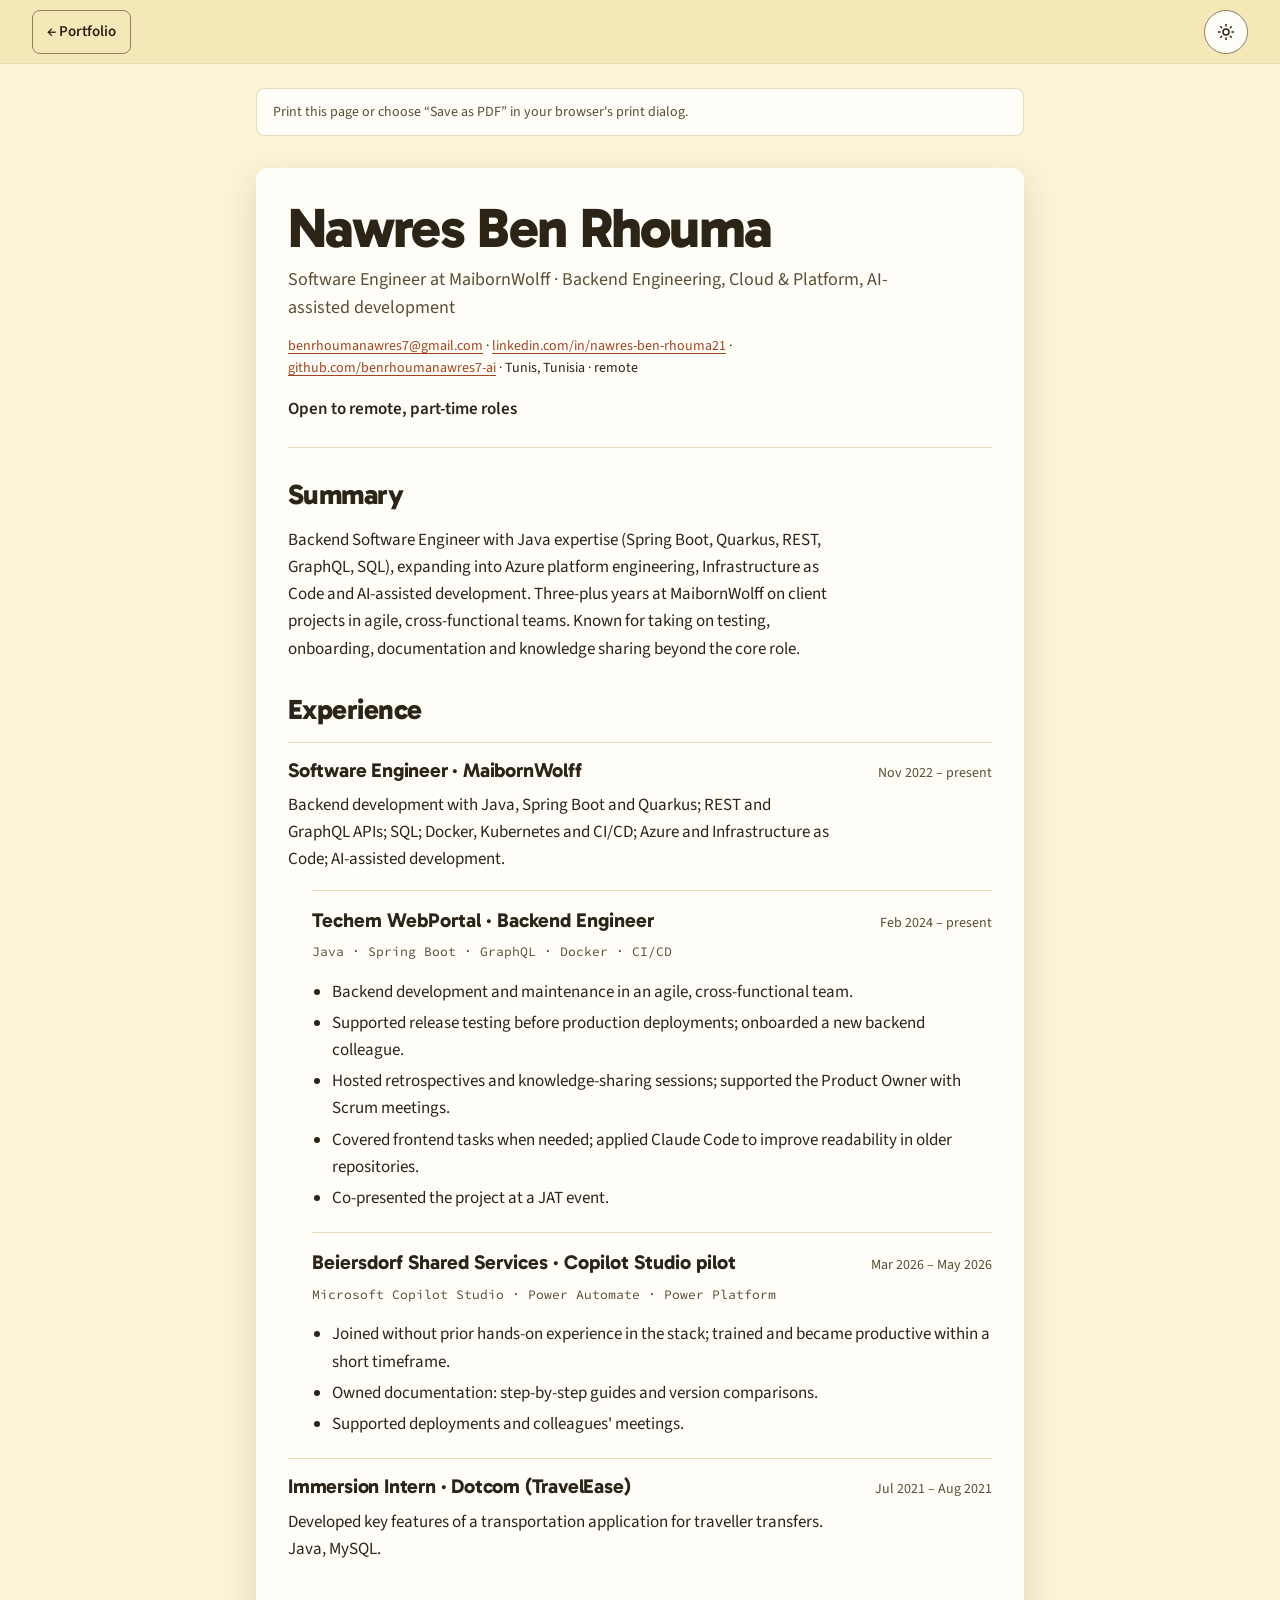
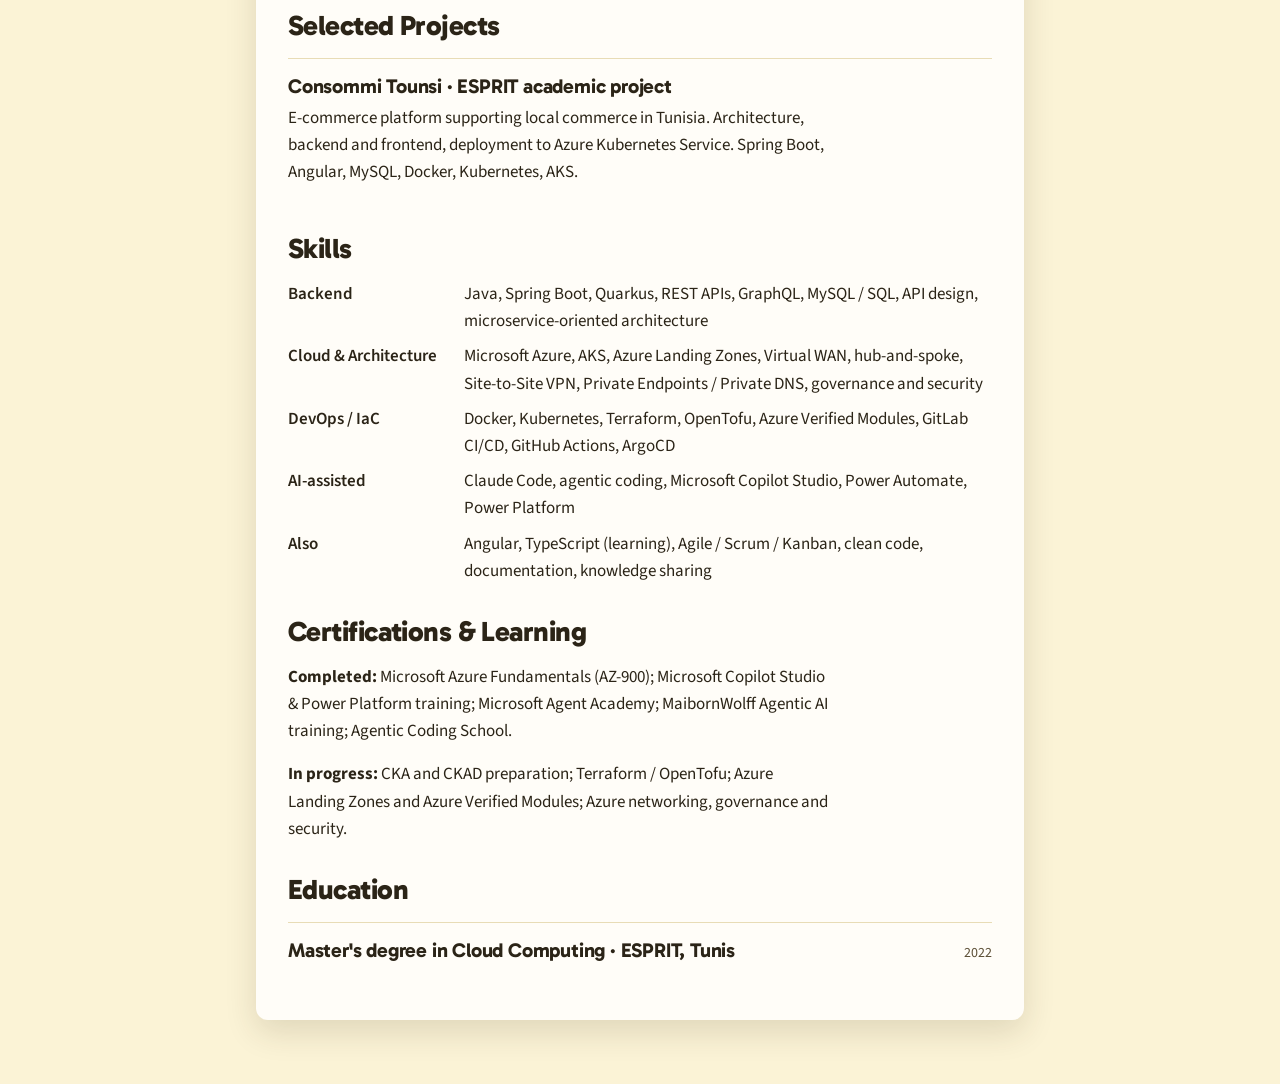
==== cv.html @ b775e3f5 "Redesign review fixes: AA accent, JS-owned tab ARIA, folder tabs, finished dark theme, balanced case" ====
<!DOCTYPE html>
<html lang="en">
<head>
  <meta charset="utf-8">
  <meta name="viewport" content="width=device-width, initial-scale=1, viewport-fit=cover">
  <title>CV · Nawres Ben Rhouma</title>
  <meta name="description" content="CV of Nawres Ben Rhouma, Backend Software Engineer (Java, Spring Boot, Quarkus) expanding into Azure platform engineering and AI-assisted development.">
  <meta name="color-scheme" content="light dark">
  <link rel="icon" href="assets/favicon.svg" type="image/svg+xml">
  <link rel="preconnect" href="https://fonts.googleapis.com">
  <link rel="preconnect" href="https://fonts.gstatic.com" crossorigin>
  <link rel="stylesheet" href="https://fonts.googleapis.com/css2?family=Gabarito:wght@700;800&family=Source+Code+Pro:wght@400&family=Source+Sans+3:wght@400;600;700&display=swap">
  <link rel="stylesheet" href="css/styles.css">
  <link rel="stylesheet" href="css/print.css" media="print">
  <script>
    (function () {
      try {
        var t = localStorage.getItem('theme');
        if (t !== 'dark' && t !== 'light') {
          t = window.matchMedia('(prefers-color-scheme: dark)').matches ? 'dark' : 'light';
        }
        document.documentElement.setAttribute('data-theme', t);
      } catch (e) { /* keep the default attribute */ }
    })();
  </script>
</head>
<body class="cv">
  <header class="site-header site-header--cv">
    <a class="button button--ghost" href="index.html">← Portfolio</a>
    <button class="theme-toggle" type="button" data-theme-toggle hidden aria-pressed="false" aria-label="Dark theme">
      <svg class="theme-toggle__icon theme-toggle__icon--sun" viewBox="0 0 24 24" fill="none" stroke="currentColor" stroke-width="2" stroke-linecap="round" aria-hidden="true"><circle cx="12" cy="12" r="4"/><path d="M12 2v2M12 20v2M4.93 4.93l1.41 1.41M17.66 17.66l1.41 1.41M2 12h2M20 12h2M4.93 19.07l1.41-1.41M17.66 6.34l1.41-1.41"/></svg>
      <svg class="theme-toggle__icon theme-toggle__icon--moon" viewBox="0 0 24 24" fill="none" stroke="currentColor" stroke-width="2" stroke-linecap="round" stroke-linejoin="round" aria-hidden="true"><path d="M21 12.8A9 9 0 1 1 11.2 3a7 7 0 0 0 9.8 9.8z"/></svg>
    </button>
  </header>

  <p class="print-hint">Print this page or choose “Save as PDF” in your browser's print dialog.</p>

  <main class="cv__main">
    <header class="cv__header">
      <h1>Nawres Ben Rhouma</h1>
      <p class="cv__title">Software Engineer at MaibornWolff · Backend Engineering, Cloud &amp; Platform, AI-assisted development</p>
      <p class="cv__contact">
        <a href="mailto:benrhoumanawres7@gmail.com">benrhoumanawres7@gmail.com</a> ·
        <a href="https://www.linkedin.com/in/nawres-ben-rhouma21/">linkedin.com/in/nawres-ben-rhouma21</a> ·
        <a href="https://github.com/benrhoumanawres7-ai">github.com/benrhoumanawres7-ai</a> ·
        Tunis, Tunisia · remote
      </p>
      <p class="cv__availability">Open to remote, part-time roles</p>
    </header>

    <section class="cv-section" aria-labelledby="cv-summary">
      <h2 id="cv-summary">Summary</h2>
      <p>Backend Software Engineer with Java expertise (Spring Boot, Quarkus, REST, GraphQL, SQL), expanding into Azure platform engineering, Infrastructure as Code and AI-assisted development. Three-plus years at MaibornWolff on client projects in agile, cross-functional teams. Known for taking on testing, onboarding, documentation and knowledge sharing beyond the core role.</p>
    </section>

    <section class="cv-section" aria-labelledby="cv-experience">
      <h2 id="cv-experience">Experience</h2>

      <article class="cv-entry">
        <header class="cv-entry__head">
          <h3>Software Engineer&nbsp;· MaibornWolff</h3>
          <span class="cv-entry__dates">Nov 2022 – present</span>
        </header>
        <p>Backend development with Java, Spring Boot and Quarkus; REST and GraphQL APIs; SQL; Docker, Kubernetes and CI/CD; Azure and Infrastructure as Code; AI-assisted development.</p>
      </article>

      <article class="cv-entry cv-entry--nested">
        <header class="cv-entry__head">
          <h4>Techem WebPortal&nbsp;· Backend Engineer</h4>
          <span class="cv-entry__dates">Feb 2024 – present</span>
        </header>
        <p class="cv-entry__tech">Java · Spring Boot · GraphQL · Docker · CI/CD</p>
        <ul>
          <li>Backend development and maintenance in an agile, cross-functional team.</li>
          <li>Supported release testing before production deployments; onboarded a new backend colleague.</li>
          <li>Hosted retrospectives and knowledge-sharing sessions; supported the Product Owner with Scrum meetings.</li>
          <li>Covered frontend tasks when needed; applied Claude Code to improve readability in older repositories.</li>
          <li>Co-presented the project at a JAT event.</li>
        </ul>
      </article>

      <article class="cv-entry cv-entry--nested">
        <header class="cv-entry__head">
          <h4>Beiersdorf Shared Services&nbsp;· Copilot Studio pilot</h4>
          <span class="cv-entry__dates">Mar 2026 – May 2026</span>
        </header>
        <p class="cv-entry__tech">Microsoft Copilot Studio · Power Automate · Power Platform</p>
        <ul>
          <li>Joined without prior hands-on experience in the stack; trained and became productive within a short timeframe.</li>
          <li>Owned documentation: step-by-step guides and version comparisons.</li>
          <li>Supported deployments and colleagues' meetings.</li>
        </ul>
      </article>

      <article class="cv-entry">
        <header class="cv-entry__head">
          <h3>Immersion Intern&nbsp;· Dotcom (TravelEase)</h3>
          <span class="cv-entry__dates">Jul 2021 – Aug 2021</span>
        </header>
        <p>Developed key features of a transportation application for traveller transfers. Java, MySQL.</p>
      </article>
    </section>

    <section class="cv-section" aria-labelledby="cv-projects">
      <h2 id="cv-projects">Selected Projects</h2>
      <article class="cv-entry">
        <header class="cv-entry__head">
          <h3>Consommi Tounsi&nbsp;· ESPRIT academic project</h3>
        </header>
        <p>E-commerce platform supporting local commerce in Tunisia. Architecture, backend and frontend, deployment to Azure Kubernetes Service. Spring Boot, Angular, MySQL, Docker, Kubernetes, AKS.</p>
      </article>
    </section>

    <section class="cv-section" aria-labelledby="cv-skills">
      <h2 id="cv-skills">Skills</h2>
      <dl class="cv-skills">
        <dt>Backend</dt><dd>Java, Spring Boot, Quarkus, REST APIs, GraphQL, MySQL / SQL, API design, microservice-oriented architecture</dd>
        <dt>Cloud &amp; Architecture</dt><dd>Microsoft Azure, AKS, Azure Landing Zones, Virtual WAN, hub-and-spoke, Site-to-Site VPN, Private Endpoints / Private DNS, governance and security</dd>
        <dt>DevOps / IaC</dt><dd>Docker, Kubernetes, Terraform, OpenTofu, Azure Verified Modules, GitLab CI/CD, GitHub Actions, ArgoCD</dd>
        <dt>AI-assisted</dt><dd>Claude Code, agentic coding, Microsoft Copilot Studio, Power Automate, Power Platform</dd>
        <dt>Also</dt><dd>Angular, TypeScript (learning), Agile / Scrum / Kanban, clean code, documentation, knowledge sharing</dd>
      </dl>
    </section>

    <section class="cv-section" aria-labelledby="cv-learning">
      <h2 id="cv-learning">Certifications &amp; Learning</h2>
      <p><strong>Completed:</strong> Microsoft Azure Fundamentals (AZ-900); Microsoft Copilot Studio &amp; Power Platform training; Microsoft Agent Academy; MaibornWolff Agentic AI training; Agentic Coding School.</p>
      <p><strong>In progress:</strong> CKA and CKAD preparation; Terraform / OpenTofu; Azure Landing Zones and Azure Verified Modules; Azure networking, governance and security.</p>
    </section>

    <section class="cv-section" aria-labelledby="cv-education">
      <h2 id="cv-education">Education</h2>
      <article class="cv-entry">
        <header class="cv-entry__head">
          <h3>Master's degree in Cloud Computing&nbsp;· ESPRIT, Tunis</h3>
          <span class="cv-entry__dates">2022</span>
        </header>
      </article>
    </section>
  </main>

  <script src="js/theme.js" defer></script>
</body>
</html>
---- css/styles.css ----
/* Nawres Ben Rhouma — portfolio. World: butter page, white sheets, one
   terracotta accent, Gabarito display. Composition inspired by a tinted-page /
   featured-sheet reference; identity is its own. See
   .impeccable/surfaces/index-html.md for the direction contract. */

/* 1. Tokens */
:root {
  --bg: #fbf3d6;
  --band: #f4e7b8;
  --sheet: #fffdf8;
  --bg-elevated: #f6efd8;
  --text: #2b2417;
  --text-muted: #5b4e35;
  --accent: #a4441f;
  --action: #c4532b;
  --action-hover: #8f3a1a;
  --accent-contrast: #ffffff;
  --accent-soft: #f7e3d5;
  --border: #e8dcb6;
  --border-strong: #8f8058; /* 3.5:1 on the butter ground: control outlines only */
  --focus: #b8471f;

  --font-display: "Gabarito", "Source Sans 3", "Segoe UI", "Helvetica Neue", Arial, sans-serif;
  --font-body: "Source Sans 3", "Segoe UI", "Helvetica Neue", Arial, sans-serif;
  --font-heading: "Gabarito", "Source Sans 3", "Segoe UI", "Helvetica Neue", Arial, sans-serif;
  --font-code: "Source Code Pro", ui-monospace, "SF Mono", Menlo, Consolas, monospace;

  --text-h1: clamp(2.5rem, 1.9rem + 2.4vw, 3.5rem);
  --text-h2: 1.75rem;
  --text-h3: 1.25rem;
  --text-body: 1.0625rem;
  --text-small: 0.875rem;
  --text-label: 0.75rem;

  --space-1: 0.25rem;
  --space-2: 0.5rem;
  --space-3: 0.75rem;
  --space-4: 1rem;
  --space-5: 1.5rem;
  --space-6: 2rem;
  --space-7: 3rem;
  --space-8: 4rem;

  --radius: 8px;
  --radius-sm: 6px;
  --radius-lg: 12px;
  --shadow: 0 12px 32px rgba(56, 42, 12, 0.14);
  --content-max: 76rem;
  --measure: 68ch;
  --header-height: 4rem;
  --motion-fast: 150ms;
  --motion-base: 220ms;
  --ease-out: cubic-bezier(0.2, 0.8, 0.2, 1);

  color-scheme: light;
}

[data-theme="dark"] {
  --bg: #1b170f;
  --band: #221c12;
  --sheet: #332c1e;
  --bg-elevated: #3f3727;
  --text: #f2e9d3;
  --text-muted: #cbbd9c;
  --accent: #eb8d63;
  --action: #d9703f;
  --action-hover: #eb8d63;
  --accent-contrast: #1b170f;
  --accent-soft: #4a3120;
  --border: #4a4130;
  --border-strong: #8f8160;
  --focus: #eb8d63;
  --shadow: 0 0 0 1px var(--border); /* dark: a hairline stands in for the shadow */
  color-scheme: dark;
}

@media (prefers-color-scheme: dark) {
  :root:not([data-theme="light"]) {
    --bg: #1b170f;
    --band: #221c12;
    --sheet: #332c1e;
    --bg-elevated: #3f3727;
    --text: #f2e9d3;
    --text-muted: #cbbd9c;
    --accent: #eb8d63;
    --action: #d9703f;
    --action-hover: #eb8d63;
    --accent-contrast: #1b170f;
    --accent-soft: #4a3120;
    --border: #4a4130;
    --border-strong: #8f8160;
    --focus: #eb8d63;
    --shadow: 0 0 0 1px var(--border); /* dark: a hairline stands in for the shadow */
    color-scheme: dark;
  }
}

/* 2. Base */
*, *::before, *::after { box-sizing: border-box; }

html {
  scroll-behavior: smooth;
  scroll-padding-top: calc(var(--header-height) + var(--space-4));
  -webkit-text-size-adjust: 100%;
  scrollbar-color: var(--border-strong) transparent;
}

body {
  margin: 0;
  background: var(--bg);
  color: var(--text);
  font-family: var(--font-body);
  font-size: var(--text-body);
  line-height: 1.6;
  font-variant-numeric: tabular-nums;
  -webkit-font-smoothing: antialiased;
}

img { max-width: 100%; height: auto; display: block; }

h1, h2, h3 {
  font-family: var(--font-heading);
  line-height: 1.1;
  margin: 0;
  text-wrap: balance;
}
h4 { font-family: var(--font-body); line-height: 1.3; margin: 0; }
h1 { font-size: var(--text-h1); font-weight: 800; letter-spacing: -0.03em; line-height: 1.02; }
h2 { font-size: var(--text-h2); font-weight: 800; letter-spacing: -0.02em; }
h3 { font-size: var(--text-h3); font-weight: 700; letter-spacing: -0.01em; }
h4 { font-size: var(--text-body); font-weight: 700; }

p { margin: 0 0 var(--space-4); max-width: var(--measure); }
p:last-child { margin-bottom: 0; }

a {
  color: var(--accent);
  text-decoration: underline;
  text-decoration-thickness: 1px;
  text-underline-offset: 0.18em;
  transition: color var(--motion-fast) var(--ease-out);
}
a:hover { text-decoration-thickness: 2px; }

::selection { background: var(--accent-soft); color: var(--text); }

:focus-visible {
  outline: 2px solid var(--focus);
  outline-offset: 3px;
  border-radius: var(--radius-sm);
}
main:focus { outline: none; }

.visually-hidden {
  position: absolute;
  width: 1px;
  height: 1px;
  overflow: hidden;
  clip: rect(0 0 0 0);
  white-space: nowrap;
}

code { font-family: var(--font-code); font-size: 0.9em; }

.skip-link {
  position: absolute;
  left: var(--space-4);
  top: -100%;
  z-index: 100;
  padding: var(--space-2) var(--space-3);
  background: var(--sheet);
  color: var(--accent);
  border: 1px solid var(--border-strong);
  border-radius: var(--radius);
}
.skip-link:focus { top: var(--space-3); }

.field__label,
.contact__label,
.timeline__dates {
  font-size: var(--text-label);
  font-weight: 600;
  letter-spacing: 0.06em;
  text-transform: uppercase;
  color: var(--text-muted);
}

/* 3. Header + nav (on the band) */
.site-header {
  position: sticky;
  top: 0;
  z-index: 10;
  display: flex;
  align-items: center;
  gap: var(--space-5);
  min-height: var(--header-height);
  padding: 0 var(--space-6);
  background: var(--band);
  border-bottom: 1px solid var(--border);
}

.site-header__brand {
  font-family: var(--font-display);
  font-size: 1.125rem;
  font-weight: 700;
  color: var(--text);
  text-decoration: none;
  white-space: nowrap;
}
.site-header__brand:hover { color: var(--accent); }

.site-nav { flex: 1; min-width: 0; position: relative; }

.site-nav__list {
  list-style: none;
  display: flex;
  gap: var(--space-5);
  margin: 0;
  padding: 0;
  overflow-x: auto;
  scrollbar-width: none;
}
.site-nav__list::-webkit-scrollbar { display: none; }

.site-nav__link {
  display: inline-block;
  padding: calc((var(--header-height) - 1.5rem) / 2) 0;
  color: var(--text-muted);
  font-size: 0.9375rem;
  font-weight: 600;
  text-decoration: none;
  white-space: nowrap;
  border-bottom: 2px solid transparent;
  margin-bottom: -1px;
}
.site-nav__link:hover { color: var(--text); }
.site-nav__link[aria-current="true"] { color: var(--text); border-bottom-color: var(--accent); }

.site-nav__indicator {
  position: absolute;
  left: 0;
  bottom: -1px;
  height: 2px;
  width: 100px;
  background: var(--accent);
  transform: scaleX(0);
  transform-origin: 0 0;
  transition: transform var(--motion-base) var(--ease-out);
  pointer-events: none;
}
.site-nav--has-indicator .site-nav__link[aria-current="true"] { border-bottom-color: transparent; }

.site-header__actions {
  display: flex;
  align-items: center;
  gap: var(--space-3);
  margin-left: auto;
}

.theme-toggle {
  display: inline-flex;
  align-items: center;
  justify-content: center;
  width: 2.75rem;
  height: 2.75rem;
  padding: 0;
  background: var(--sheet);
  color: var(--text);
  border: 1px solid var(--border-strong);
  border-radius: 999px;
  cursor: pointer;
  transition: border-color var(--motion-fast) var(--ease-out), color var(--motion-fast) var(--ease-out);
}
.theme-toggle:hover { border-color: var(--accent); color: var(--accent); }
.theme-toggle[hidden] { display: none; }
.theme-toggle svg { width: 1.125rem; height: 1.125rem; }
.theme-toggle__icon--moon { display: none; }
[data-theme="dark"] .theme-toggle__icon--sun { display: none; }
[data-theme="dark"] .theme-toggle__icon--moon { display: block; }

/* 4. Buttons and links */
.button {
  display: inline-flex;
  align-items: center;
  justify-content: center;
  gap: var(--space-2);
  min-height: 2.75rem;
  padding: 0.5rem 1.125rem;
  font-family: var(--font-body);
  font-size: 0.9375rem;
  font-weight: 600;
  line-height: 1.2;
  text-decoration: none;
  border-radius: var(--radius);
  border: 1px solid transparent;
  transition: background-color var(--motion-fast) var(--ease-out), border-color var(--motion-fast) var(--ease-out), color var(--motion-fast) var(--ease-out);
}
.button--primary { background: var(--action); color: var(--accent-contrast); border-color: var(--action); }
.button--primary:hover { background: var(--action-hover); border-color: var(--action-hover); }
.button--secondary { background: var(--text); color: var(--bg); border-color: var(--text); }
.button--secondary:hover { background: var(--text-muted); border-color: var(--text-muted); }
.button__icon { display: none; }
.button--ghost { background: transparent; color: var(--text); border-color: var(--border-strong); padding: 0.375rem 0.875rem; }
.button--ghost:hover { border-color: var(--accent); color: var(--accent); }

.iconlink {
  display: inline-flex;
  align-items: center;
  gap: var(--space-2);
  min-height: 2.75rem;
  padding: 0 var(--space-2);
  color: var(--text);
  font-weight: 600;
  text-decoration: none;
}
.iconlink:hover { color: var(--accent); }

/* 5. Sheets */
.sheet {
  background: var(--sheet);
  border-radius: var(--radius-lg);
  box-shadow: var(--shadow);
}
.sheet--pad { padding: var(--space-6); }

/* 6. Hero band */
.band { background: var(--band); }
.hero { padding: var(--space-7) var(--space-6) var(--space-8); }
.hero__inner {
  max-width: var(--content-max);
  margin-inline: auto;
  display: grid;
  grid-template-columns: repeat(12, minmax(0, 1fr));
  gap: var(--space-7);
  align-items: start;
}
.hero__text { grid-column: 1 / span 5; padding-top: var(--space-5); }
.rule {
  display: block;
  width: 4rem;
  height: 4px;
  margin: var(--space-4) 0 var(--space-5);
  background: var(--accent);
  border-radius: 2px;
}
.hero__statement {
  font-size: 1.25rem;
  line-height: 1.45;
  max-width: 30em;
  margin-bottom: var(--space-5);
}
.hero__availability {
  display: flex;
  flex-wrap: wrap;
  align-items: baseline;
  gap: var(--space-1) var(--space-3);
  margin-bottom: var(--space-5);
  font-weight: 600;
}
.hero__actions {
  display: flex;
  flex-wrap: wrap;
  align-items: center;
  gap: var(--space-2) var(--space-4);
  margin-bottom: var(--space-6);
}
.hero__photo {
  width: 10rem;
  height: 10rem;
  object-fit: cover;
  border-radius: var(--radius-lg);
  box-shadow: var(--shadow);
}
.work { grid-column: 6 / span 7; background: none; box-shadow: none; border-radius: 0; }

/* 7. Folder tabs: the structural signature. The tab row sits on the band and
   the selected tab fuses into the sheet below it, like a file folder. Without
   JavaScript the row is hidden and the panels stack as separate sheets. */
.tabs__list {
  display: none;
  align-items: flex-end;
  gap: var(--space-1);
  padding: 0 var(--space-4);
  overflow-x: auto;
  scrollbar-width: none;
}
.tabs__list--enhanced { display: flex; }
.tabs__list::-webkit-scrollbar { display: none; }
.tab {
  flex: none;
  padding: 0.75rem 1.125rem;
  background: rgba(43, 36, 23, 0.08);
  border: 0;
  border-radius: 10px 10px 0 0;
  font-family: var(--font-body);
  font-size: 0.9375rem;
  font-weight: 600;
  color: var(--text-muted);
  cursor: pointer;
  white-space: nowrap;
  transition: color var(--motion-fast) var(--ease-out), background-color var(--motion-fast) var(--ease-out);
}
.tab:hover { color: var(--text); background: rgba(43, 36, 23, 0.14); }
.tab[aria-selected="true"] {
  color: var(--accent);
  background: var(--sheet);
  padding-top: 0.95rem;
  box-shadow: 0 -8px 20px rgba(56, 42, 12, 0.08);
}
[data-theme="dark"] .tab { background: rgba(242, 233, 211, 0.08); }
[data-theme="dark"] .tab:hover { background: rgba(242, 233, 211, 0.14); }
[data-theme="dark"] .tab[aria-selected="true"] { background: var(--sheet); box-shadow: 0 0 0 1px var(--border); }

.panel {
  padding: var(--space-6);
  background: var(--sheet);
  border-radius: 0 var(--radius-lg) var(--radius-lg) var(--radius-lg);
  box-shadow: var(--shadow);
}
.panel + .panel { margin-top: var(--space-4); border-radius: var(--radius-lg); }
.panel[hidden] { display: none; }
.panel__stack { margin: var(--space-4) 0 0; }
.panel__title {
  font-size: clamp(2.25rem, 1.6rem + 2.6vw, 3.5rem);
  font-weight: 800;
  letter-spacing: -0.02em;
  margin-bottom: var(--space-2);
}
.panel__subtitle { font-size: 1.125rem; font-weight: 600; margin-bottom: var(--space-1); }
.panel__meta { font-size: var(--text-small); color: var(--text-muted); margin-bottom: var(--space-4); }
.panel__body { margin-bottom: var(--space-5); }
.panel__label {
  padding-bottom: var(--space-2);
  margin-bottom: var(--space-4);
  border-bottom: 1px solid var(--border);
}
.panel__grid {
  display: grid;
  grid-template-columns: repeat(3, minmax(0, 1fr));
  gap: var(--space-5);
}
.col + .col { border-left: 1px solid var(--border); padding-left: var(--space-5); }
.col__title { font-family: var(--font-display); font-size: 1.125rem; font-weight: 700; margin-bottom: var(--space-1); }
.col__note { font-size: var(--text-small); color: var(--text-muted); margin-bottom: var(--space-3); }
.panel__facts {
  list-style: none;
  display: grid;
  grid-template-columns: repeat(3, minmax(0, 1fr));
  gap: var(--space-4);
  margin: var(--space-5) 0 0;
  padding: var(--space-4) 0 0;
  border-top: 1px solid var(--border);
  font-weight: 600;
  font-size: 0.9375rem;
  text-wrap: balance;
}
.panel__facts li + li { border-left: 1px solid var(--border); padding-left: var(--space-4); }

/* 8. Sections on the page ground */
.section {
  max-width: var(--content-max);
  margin-inline: auto;
  padding: var(--space-8) var(--space-6) 0;
}
.section:last-of-type { padding-bottom: var(--space-8); }
.section > h2 {
  display: flex;
  align-items: baseline;
  gap: var(--space-2);
  margin-bottom: var(--space-5);
}
.heading-anchor {
  font-family: var(--font-body);
  font-weight: 400;
  color: var(--text-muted);
  text-decoration: none;
  opacity: 0;
  transition: opacity var(--motion-fast) var(--ease-out);
}
.section > h2:hover .heading-anchor,
.heading-anchor:focus-visible { opacity: 1; }
.heading-anchor:hover { color: var(--accent); }

/* Field rows (About, Contact) */
.fields {
  display: grid;
  grid-template-columns: 8rem minmax(0, 1fr);
  column-gap: var(--space-4);
  margin: 0 0 var(--space-5);
  border-top: 1px solid var(--border);
}
.fields dt, .fields dd { margin: 0; padding: var(--space-3) 0; border-bottom: 1px solid var(--border); }
.fields dt {
  font-size: var(--text-label);
  font-weight: 600;
  letter-spacing: 0.06em;
  text-transform: uppercase;
  color: var(--text-muted);
  padding-top: calc(var(--space-3) + 0.2em);
}
.fields dd { font-weight: 600; }
.fields dd:last-of-type { font-weight: 400; }
.about__grid { display: grid; grid-template-columns: 18rem minmax(0, 1fr); gap: var(--space-6); }
.about__grid .fields { grid-template-columns: 1fr; margin: 0; }
.about__grid .fields dt { padding-bottom: 0; border-bottom: 0; }
.about__grid .fields dd { padding-top: var(--space-1); }
.about__text p { max-width: 62ch; }
.sheet--narrow { max-width: 48rem; }
.education { max-width: 62ch; }

/* Status tokens */
.status {
  display: inline-block;
  vertical-align: 0.15em;
  margin-left: var(--space-2);
  padding: 0.05rem 0.5rem;
  font-family: var(--font-code);
  font-size: 0.6875rem;
  font-weight: 500;
  letter-spacing: 0.02em;
  line-height: 1.5;
  border: 1px solid var(--border-strong);
  border-radius: 999px;
  color: var(--text-muted);
  white-space: nowrap;
}
.status--core { color: var(--accent); border-color: var(--accent); }
.status--growing { color: var(--text); }
.status--done { color: var(--text-muted); }

/* Skills table on a sheet */
.skill-group {
  display: grid;
  grid-template-columns: 19rem minmax(0, 1fr);
  gap: var(--space-2) var(--space-5);
  padding: var(--space-4) 0;
  border-bottom: 1px solid var(--border);
}
.skill-group:first-child { padding-top: 0; }
.skill-group:last-child { border-bottom: 0; }
.skill-group--primary .tags li { font-weight: 500; color: var(--text); }
.skill-group > h3 { font-size: 1.125rem; align-self: start; }
.skill-group .tags { display: block; line-height: 1.7; }
.skill-group .tags li {
  display: inline;
  padding: 0;
  background: none;
  border: 0;
  border-radius: 0;
  font-family: var(--font-body);
  font-size: 1rem;
  white-space: normal;
}
.skill-group .tags li::after { content: ", "; color: var(--text-muted); }
.skill-group .tags li:last-child::after { content: ""; }
.skills__secondary { margin-top: var(--space-5); color: var(--text-muted); }
.skills__secondary strong { color: var(--text); }

.tags {
  list-style: none;
  display: flex;
  flex-wrap: wrap;
  gap: var(--space-2);
  margin: 0;
  padding: 0;
}
.tags li {
  padding: 0.125rem 0.5rem;
  background: var(--bg-elevated);
  border: 1px solid var(--border);
  border-radius: var(--radius-sm);
  font-family: var(--font-code);
  font-size: 0.8125rem;
  color: var(--text);
  white-space: nowrap;
}
.tags--small li { font-size: 0.75rem; }

/* Experience timeline on the ground */
.timeline { list-style: none; margin: 0; padding: 0; }
.timeline__item {
  display: grid;
  grid-template-columns: 10rem minmax(0, 1fr);
  gap: var(--space-5);
  padding: var(--space-5) 0;
  border-top: 1px solid var(--border);
}
.timeline__item:first-child { border-top: 0; padding-top: 0; }
.timeline__dates { padding-top: 0.35rem; white-space: nowrap; }
.timeline__body > h3 { margin-bottom: var(--space-2); }
.engagement { margin-top: var(--space-5); padding-left: var(--space-4); border-left: 1px solid var(--border); }
.engagement > h4 {
  display: flex;
  flex-wrap: wrap;
  align-items: baseline;
  gap: var(--space-2) var(--space-3);
  margin-bottom: var(--space-2);
  font-family: var(--font-display);
  font-size: 1.125rem;
}
.engagement__dates { font-family: var(--font-body); font-size: var(--text-small); font-weight: 400; color: var(--text-muted); }
.engagement .tags { margin-bottom: var(--space-3); }

.bullets { margin: 0; padding-left: 1.25rem; max-width: var(--measure); }
.bullets li { margin: 0 0 var(--space-2); }
.bullets li::marker { color: var(--accent); }

/* Project notes: native expandable sheets */
.notes { display: grid; gap: var(--space-3); }
.note {
  background: var(--sheet);
  border-radius: var(--radius-lg);
  box-shadow: var(--shadow);
}
.note > summary {
  display: flex;
  flex-wrap: wrap;
  align-items: baseline;
  gap: var(--space-1) var(--space-4);
  padding: var(--space-4) var(--space-6);
  padding-right: 3.25rem;
  cursor: pointer;
  list-style: none;
  position: relative;
}
.note > summary::-webkit-details-marker { display: none; }
.note > summary::after {
  content: "";
  position: absolute;
  right: var(--space-6);
  top: 50%;
  width: 0.6rem;
  height: 0.6rem;
  border-right: 2px solid var(--text-muted);
  border-bottom: 2px solid var(--text-muted);
  transform: translateY(-70%) rotate(45deg);
  transition: transform var(--motion-fast) var(--ease-out);
}
.note[open] > summary::after { transform: translateY(-30%) rotate(-135deg); }
.note__title { font-family: var(--font-display); font-size: 1.125rem; font-weight: 700; }
.note__meta { font-size: var(--text-small); color: var(--text-muted); }
.note__body { padding: 0 var(--space-6) var(--space-5); }
.note__body .bullets { margin: var(--space-3) 0; }

/* Learning: two columns on the page ground, no sheet */
.learning { display: grid; grid-template-columns: repeat(2, minmax(0, 1fr)); gap: var(--space-6); }
.learning__column { border-top: 2px solid var(--text); padding-top: var(--space-4); }
.learning__column > h3 { margin-bottom: var(--space-3); font-size: 1.125rem; }

/* Contact sheet */
.contact__lead { font-size: 1.25rem; font-weight: 600; margin-bottom: var(--space-4); }
.contact__actions { display: flex; flex-wrap: wrap; gap: var(--space-3); margin-bottom: var(--space-5); }
.contact__list { list-style: none; margin: 0; padding: 0; max-width: 40rem; }
.contact__list li {
  display: grid;
  grid-template-columns: 7rem minmax(0, 1fr);
  gap: var(--space-4);
  align-items: baseline;
  padding: var(--space-3) 0;
  border-top: 1px solid var(--border);
}
.contact__list a { overflow-wrap: anywhere; }

.site-footer {
  max-width: var(--content-max);
  margin-inline: auto;
  padding: var(--space-6);
  border-top: 1px solid var(--border);
  color: var(--text-muted);
  font-size: var(--text-small);
}

/* 9. CV page on screen */
.site-header--cv { justify-content: space-between; }
.site-header--cv .theme-toggle { margin-left: auto; }
.print-hint {
  max-width: 48rem;
  margin: var(--space-5) var(--space-5) 0;
  padding: var(--space-3) var(--space-4);
  font-size: var(--text-small);
  color: var(--text-muted);
  background: var(--sheet);
  border: 1px solid var(--border);
  border-radius: var(--radius);
}
.cv__main {
  max-width: 48rem;
  margin: var(--space-6) auto var(--space-8);
  padding: var(--space-6);
  background: var(--sheet);
  border-radius: var(--radius-lg);
  box-shadow: var(--shadow);
}
.cv__header { padding-bottom: var(--space-5); border-bottom: 1px solid var(--border); }
.cv__title { margin: var(--space-2) 0 var(--space-3); font-size: 1.125rem; color: var(--text-muted); }
.cv__contact { font-size: var(--text-small); }
.cv__availability { font-weight: 600; }
.cv-section { padding-top: var(--space-6); }
.cv-section > h2 { margin-bottom: var(--space-4); }
.cv-entry { padding: var(--space-4) 0; border-top: 1px solid var(--border); }
.cv-entry--nested { margin-left: var(--space-5); }
.cv-entry--nested h4 { font-family: var(--font-display); font-size: var(--text-h3); font-weight: 700; }
.cv-entry__head {
  display: flex;
  flex-wrap: wrap;
  justify-content: space-between;
  align-items: baseline;
  gap: var(--space-2) var(--space-4);
  margin-bottom: var(--space-2);
}
.cv-entry__dates { font-size: var(--text-small); color: var(--text-muted); white-space: nowrap; }
.cv-entry__tech { font-family: var(--font-code); font-size: 0.8125rem; color: var(--text-muted); }
.cv-entry ul { margin: 0; padding-left: 1.25rem; }
.cv-entry li { margin-bottom: var(--space-1); }
.cv-skills { display: grid; grid-template-columns: 10rem minmax(0, 1fr); gap: var(--space-2) var(--space-4); margin: 0; }
.cv-skills dt { font-weight: 600; }
.cv-skills dd { margin: 0; }
@media (min-width: 52rem) { .print-hint { margin-inline: auto; } }

/* 10. Motion */
@media (prefers-reduced-motion: reduce) {
  html { scroll-behavior: auto; }
  *, *::before, *::after { transition-duration: 0s !important; animation-duration: 0s !important; }
}

/* 11. Narrow screens */
@media (max-width: 1100px) {
  .hero__text { grid-column: 1 / span 12; padding-top: 0; }
  .work { grid-column: 1 / span 12; }
  .hero__inner { gap: var(--space-6); }
}

@media (max-width: 900px) {
  .site-header {
    flex-wrap: wrap;
    row-gap: 0;
    padding: var(--space-2) var(--space-4) 0;
    --header-height: 6.5rem;
  }
  .site-nav { order: 3; flex-basis: 100%; -webkit-mask-image: linear-gradient(to right, #000 calc(100% - 2.5rem), transparent); mask-image: linear-gradient(to right, #000 calc(100% - 2.5rem), transparent); }
  .site-nav__list { gap: var(--space-4); }
  .site-nav__link { padding: var(--space-2) 0 var(--space-3); }
  html { scroll-padding-top: 7.5rem; }
  .hero { padding: var(--space-6) var(--space-4); }
  .hero__inner { grid-template-columns: 1fr; gap: var(--space-5); }
  .hero__text { display: grid; grid-template-columns: minmax(0, 1fr) 6rem; column-gap: var(--space-4); }
  .hero__text > h1, .hero__text > .rule, .hero__text > .hero__availability, .hero__text > .hero__actions { grid-column: 1 / -1; }
  .hero__statement { grid-column: 1; }
  .hero__photo { grid-column: 2; grid-row: 3; width: 6rem; height: 6rem; align-self: start; justify-self: end; margin-top: 0; }
  .hero__actions { margin-bottom: 0; }
  .tabs__list { padding: 0 var(--space-3); gap: var(--space-1); -webkit-mask-image: linear-gradient(to right, #000 calc(100% - 2.5rem), transparent); mask-image: linear-gradient(to right, #000 calc(100% - 2.5rem), transparent); }
  .panel { padding: var(--space-4); }
  .tab { padding: 0.65rem 0.9rem; font-size: 0.875rem; }
  .panel__grid, .panel__facts { grid-template-columns: 1fr; }
  .col + .col { border-left: 0; padding-left: 0; border-top: 1px solid var(--border); padding-top: var(--space-4); }
  .panel__facts li + li { border-left: 0; padding-left: 0; border-top: 1px solid var(--border); padding-top: var(--space-3); }
  .skill-group { grid-template-columns: 1fr; gap: var(--space-2); }
  .timeline__item { grid-template-columns: 1fr; gap: var(--space-2); }
  .timeline__dates { padding-top: 0; }
  .learning { grid-template-columns: 1fr; }
  .about__grid { grid-template-columns: 1fr; }
  .sheet--pad { padding: var(--space-5) var(--space-4); }
  .note > summary { padding: var(--space-4); padding-right: 3rem; }
  .note > summary::after { right: var(--space-4); }
  .note__body { padding: 0 var(--space-4) var(--space-4); }
}

@media (max-width: 640px) {
  .button--mail { width: 2.75rem; padding: 0; border-radius: 999px; }
  .button--mail .button__icon { display: block; }
  .button--mail .button__label { position: absolute; width: 1px; height: 1px; overflow: hidden; clip: rect(0 0 0 0); white-space: nowrap; }
  .section, .site-footer { padding-inline: var(--space-4); }
  .section { padding-top: var(--space-7); }
  .hero__statement { font-size: 1.125rem; }
  .contact__list li { grid-template-columns: 1fr; gap: var(--space-1); }
  .fields { grid-template-columns: 1fr; }
  .fields dt { padding-bottom: 0; border-bottom: 0; }
  .fields dd { padding-top: var(--space-1); }
  .cv-entry--nested { margin-left: var(--space-3); }
  .cv-skills { grid-template-columns: 1fr; }
  .cv-skills dd { margin-bottom: var(--space-2); }
  .cv__main { padding: var(--space-4); }
}
---- css/print.css ----
/* Print layout for cv.html. Loaded with media="print" only. */
@page { size: A4; margin: 16mm 18mm; }

.site-header, .print-hint, .theme-toggle { display: none !important; }

html { scroll-behavior: auto; }
body.cv {
  background: #fff;
  color: #000;
  font-size: 10.5pt;
  line-height: 1.4;
}
.cv__main { max-width: none; margin: 0; padding: 0; box-shadow: none; background: none; }
.cv__header { border-bottom: 1px solid #000; padding-bottom: 4mm; margin-bottom: 5mm; }
/* Selectors match or beat the screen stylesheet's class rules; element-level
   rules alone lose to `.cv-entry--nested h4`, `.cv-section > h2` and friends. */
.cv__main p { max-width: none; }
h1 { font-size: 20pt; margin: 0 0 2mm; }
h2, .cv-section > h2 { font-size: 12.5pt; margin: 6mm 0 2mm; border-bottom: 1px solid #999; padding-bottom: 1mm; }
h3, h4, .cv-entry h3, .cv-entry--nested h4 { font-size: 11pt; font-weight: 700; margin: 3mm 0 1mm; }
h2, h3, h4 { break-after: avoid; }
.cv-section { break-inside: auto; padding-top: 0; }
.cv-entry { break-inside: avoid; margin-bottom: 3mm; padding: 2mm 0; border-top: 0; }
.cv-entry__head { display: flex; justify-content: space-between; gap: 4mm; align-items: baseline; margin-bottom: 1mm; }
.cv-entry__dates { white-space: nowrap; color: #333; font-size: 9.5pt; }
.cv-entry--nested { margin-left: 5mm; }
.cv-entry__tech { color: #333; font-size: 9pt; }
.cv__title { color: #222; font-size: 11pt; margin: 1mm 0 2mm; }
.cv__contact { font-size: 9.5pt; }
ul, .cv-entry ul { margin: 1mm 0 2mm; padding-left: 5mm; }
li, .cv-entry li { margin: 0 0 0.6mm; }
.cv-skills { display: grid; grid-template-columns: 30mm 1fr; column-gap: 3mm; row-gap: 1mm; margin: 0; }
.cv-skills dt { font-weight: 700; } .cv-skills dd { margin: 0; }
a { color: #000; text-decoration: none; }
a[href^="http"]::after { content: " (" attr(href) ")"; font-size: 8.5pt; color: #444; }
.cv__contact a[href^="http"]::after { content: ""; } /* contact line already shows readable URLs */
.cv__availability { font-weight: 700; }
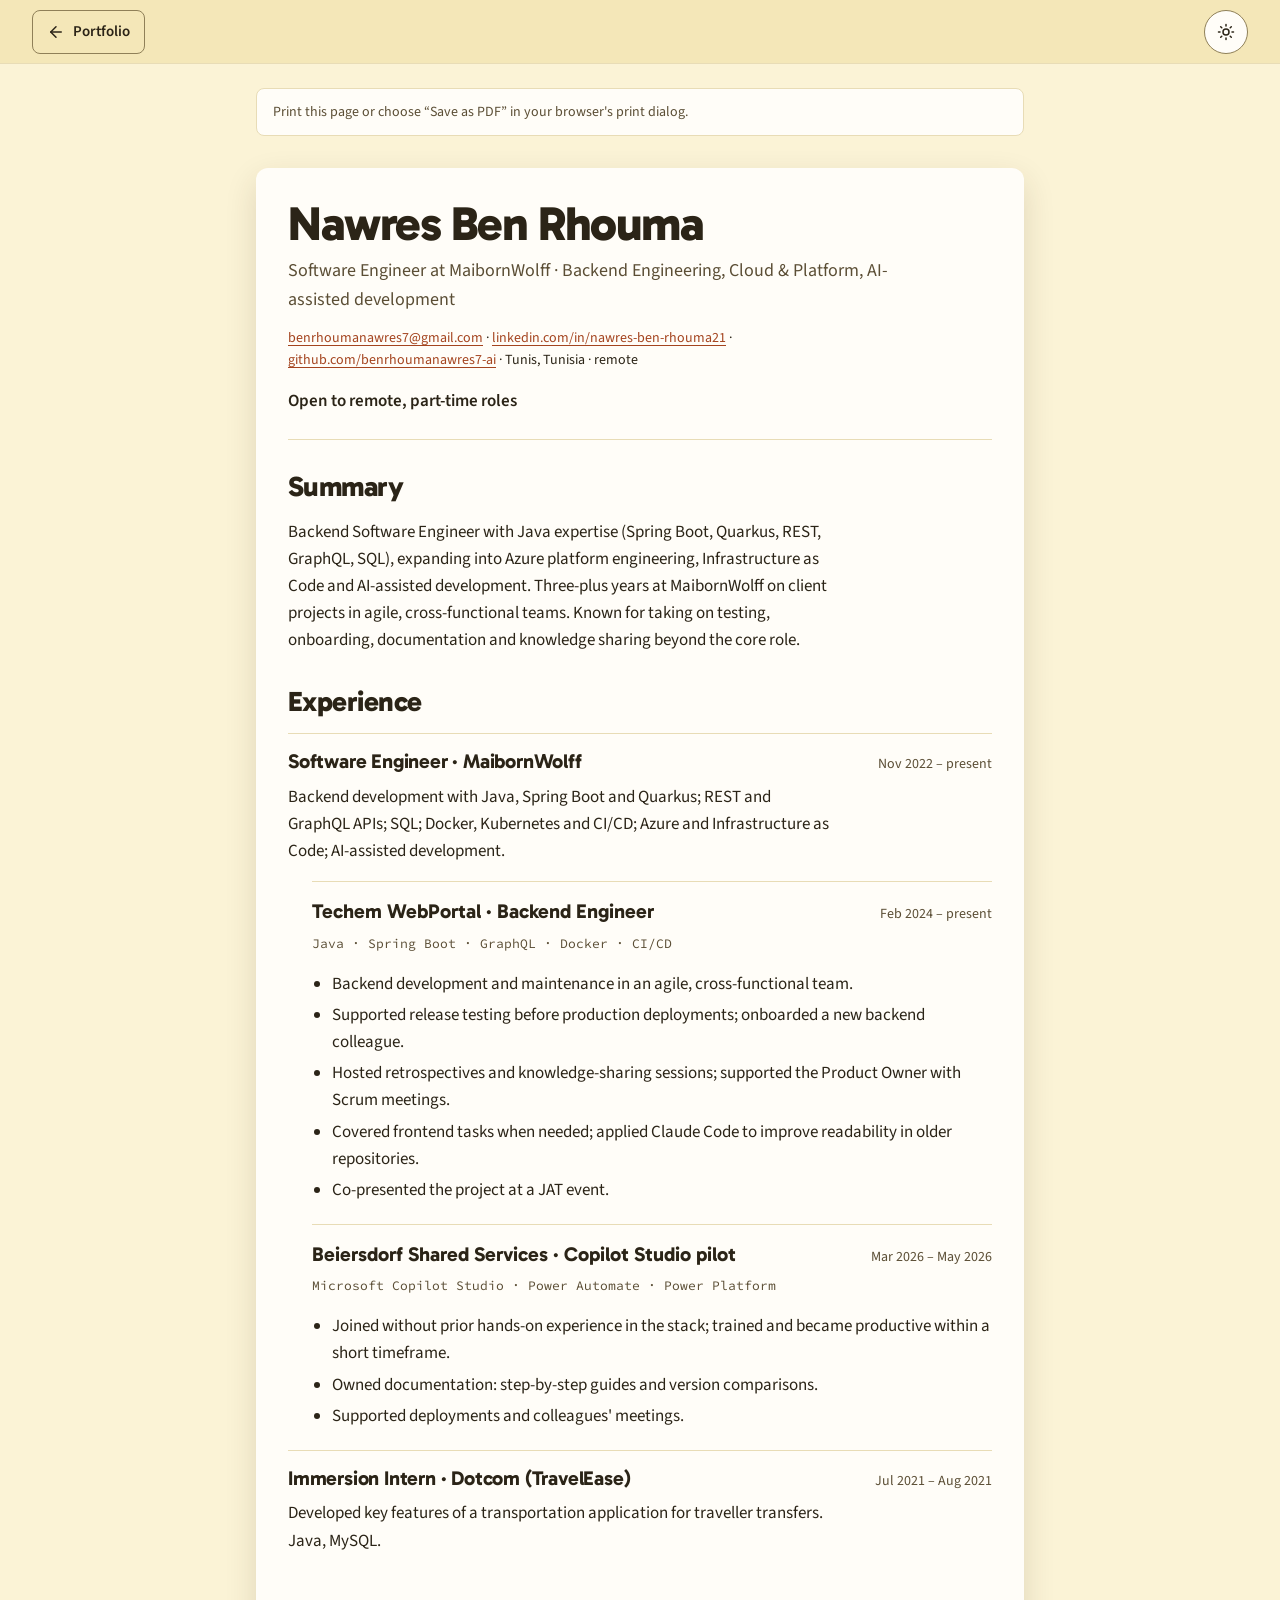
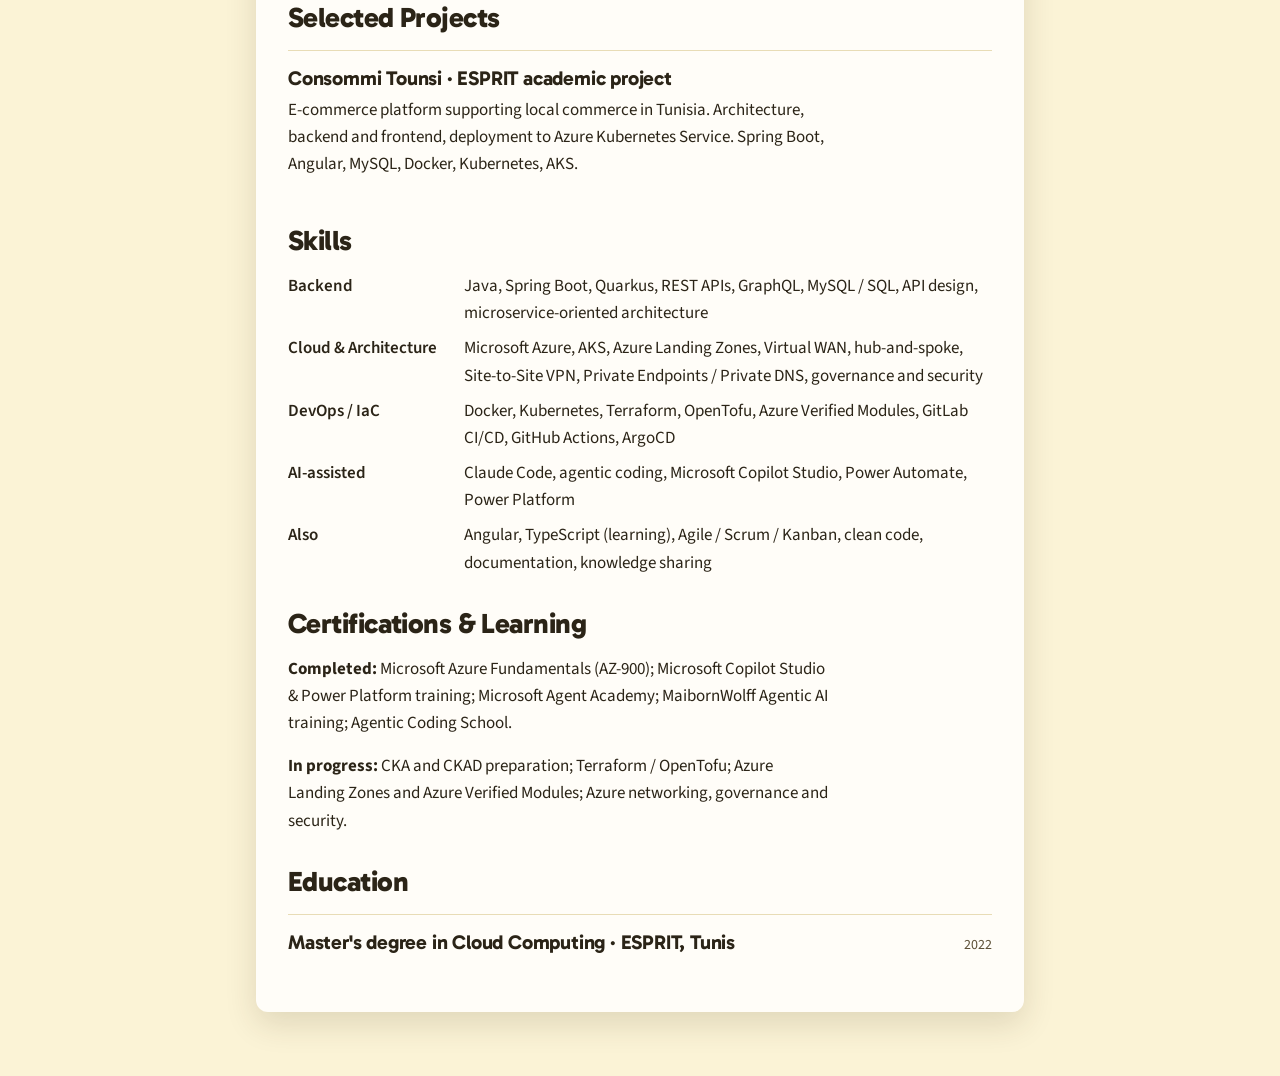
==== commit 89b1ec4a: "Replace DESIGN.md with the butter-sheet world; fix documenter carries" ====
--- a/cv.html
+++ b/cv.html
@@ -26,7 +26,7 @@
 </head>
 <body class="cv">
   <header class="site-header site-header--cv">
-    <a class="button button--ghost" href="index.html">← Portfolio</a>
+    <a class="button button--ghost" href="index.html"><svg viewBox="0 0 24 24" width="18" height="18" fill="none" stroke="currentColor" stroke-width="2" stroke-linecap="round" stroke-linejoin="round" aria-hidden="true"><path d="M19 12H5"/><path d="m12 5-7 7 7 7"/></svg>Portfolio</a>
     <button class="theme-toggle" type="button" data-theme-toggle hidden aria-pressed="false" aria-label="Dark theme">
       <svg class="theme-toggle__icon theme-toggle__icon--sun" viewBox="0 0 24 24" fill="none" stroke="currentColor" stroke-width="2" stroke-linecap="round" aria-hidden="true"><circle cx="12" cy="12" r="4"/><path d="M12 2v2M12 20v2M4.93 4.93l1.41 1.41M17.66 17.66l1.41 1.41M2 12h2M20 12h2M4.93 19.07l1.41-1.41M17.66 6.34l1.41-1.41"/></svg>
       <svg class="theme-toggle__icon theme-toggle__icon--moon" viewBox="0 0 24 24" fill="none" stroke="currentColor" stroke-width="2" stroke-linecap="round" stroke-linejoin="round" aria-hidden="true"><path d="M21 12.8A9 9 0 1 1 11.2 3a7 7 0 0 0 9.8 9.8z"/></svg>
--- a/css/styles.css
+++ b/css/styles.css
@@ -25,7 +25,7 @@
   --font-heading: "Gabarito", "Source Sans 3", "Segoe UI", "Helvetica Neue", Arial, sans-serif;
   --font-code: "Source Code Pro", ui-monospace, "SF Mono", Menlo, Consolas, monospace;
 
-  --text-h1: clamp(2.5rem, 1.9rem + 2.4vw, 3.5rem);
+  --text-h1: clamp(2.25rem, 1.7rem + 2.2vw, 3rem);
   --text-h2: 1.75rem;
   --text-h3: 1.25rem;
   --text-body: 1.0625rem;
@@ -380,7 +380,7 @@
   display: none;
   align-items: flex-end;
   gap: var(--space-1);
-  padding: 0 var(--space-4);
+  padding: 0 var(--space-4) 0 0;
   overflow-x: auto;
   scrollbar-width: none;
 }
@@ -444,17 +444,17 @@
 .col__note { font-size: var(--text-small); color: var(--text-muted); margin-bottom: var(--space-3); }
 .panel__facts {
   list-style: none;
-  display: grid;
-  grid-template-columns: repeat(3, minmax(0, 1fr));
-  gap: var(--space-4);
+  display: flex;
+  flex-wrap: wrap;
+  gap: var(--space-3) var(--space-5);
   margin: var(--space-5) 0 0;
   padding: var(--space-4) 0 0;
   border-top: 1px solid var(--border);
   font-weight: 600;
   font-size: 0.9375rem;
-  text-wrap: balance;
-}
-.panel__facts li + li { border-left: 1px solid var(--border); padding-left: var(--space-4); }
+}
+.panel__facts li { white-space: nowrap; }
+.panel__facts li + li { border-left: 1px solid var(--border); padding-left: var(--space-5); }
 
 /* 8. Sections on the page ground */
 .section {
@@ -516,7 +516,7 @@
   padding: 0.05rem 0.5rem;
   font-family: var(--font-code);
   font-size: 0.6875rem;
-  font-weight: 500;
+  font-weight: 400;
   letter-spacing: 0.02em;
   line-height: 1.5;
   border: 1px solid var(--border-strong);
@@ -648,9 +648,10 @@
 .learning__column > h3 { margin-bottom: var(--space-3); font-size: 1.125rem; }
 
 /* Contact sheet */
+.contact { display: grid; grid-template-columns: minmax(0, 1fr) minmax(0, 1.4fr); gap: var(--space-6); align-items: start; }
 .contact__lead { font-size: 1.25rem; font-weight: 600; margin-bottom: var(--space-4); }
-.contact__actions { display: flex; flex-wrap: wrap; gap: var(--space-3); margin-bottom: var(--space-5); }
-.contact__list { list-style: none; margin: 0; padding: 0; max-width: 40rem; }
+.contact__actions { display: flex; flex-wrap: wrap; gap: var(--space-3); }
+.contact__list { list-style: none; margin: 0; padding: 0; }
 .contact__list li {
   display: grid;
   grid-template-columns: 7rem minmax(0, 1fr);
@@ -748,10 +749,12 @@
   .hero__statement { grid-column: 1; }
   .hero__photo { grid-column: 2; grid-row: 3; width: 6rem; height: 6rem; align-self: start; justify-self: end; margin-top: 0; }
   .hero__actions { margin-bottom: 0; }
-  .tabs__list { padding: 0 var(--space-3); gap: var(--space-1); -webkit-mask-image: linear-gradient(to right, #000 calc(100% - 2.5rem), transparent); mask-image: linear-gradient(to right, #000 calc(100% - 2.5rem), transparent); }
+  .tabs__list { padding: 0 var(--space-3) 0 0; gap: var(--space-1); -webkit-mask-image: linear-gradient(to right, #000 calc(100% - 2.5rem), transparent); mask-image: linear-gradient(to right, #000 calc(100% - 2.5rem), transparent); }
   .panel { padding: var(--space-4); }
   .tab { padding: 0.65rem 0.9rem; font-size: 0.875rem; }
-  .panel__grid, .panel__facts { grid-template-columns: 1fr; }
+  .panel__grid { grid-template-columns: 1fr; }
+  .panel__facts { flex-direction: column; gap: var(--space-3); }
+  .panel__facts li { white-space: normal; }
   .col + .col { border-left: 0; padding-left: 0; border-top: 1px solid var(--border); padding-top: var(--space-4); }
   .panel__facts li + li { border-left: 0; padding-left: 0; border-top: 1px solid var(--border); padding-top: var(--space-3); }
   .skill-group { grid-template-columns: 1fr; gap: var(--space-2); }
@@ -759,6 +762,7 @@
   .timeline__dates { padding-top: 0; }
   .learning { grid-template-columns: 1fr; }
   .about__grid { grid-template-columns: 1fr; }
+  .contact { grid-template-columns: 1fr; }
   .sheet--pad { padding: var(--space-5) var(--space-4); }
   .note > summary { padding: var(--space-4); padding-right: 3rem; }
   .note > summary::after { right: var(--space-4); }
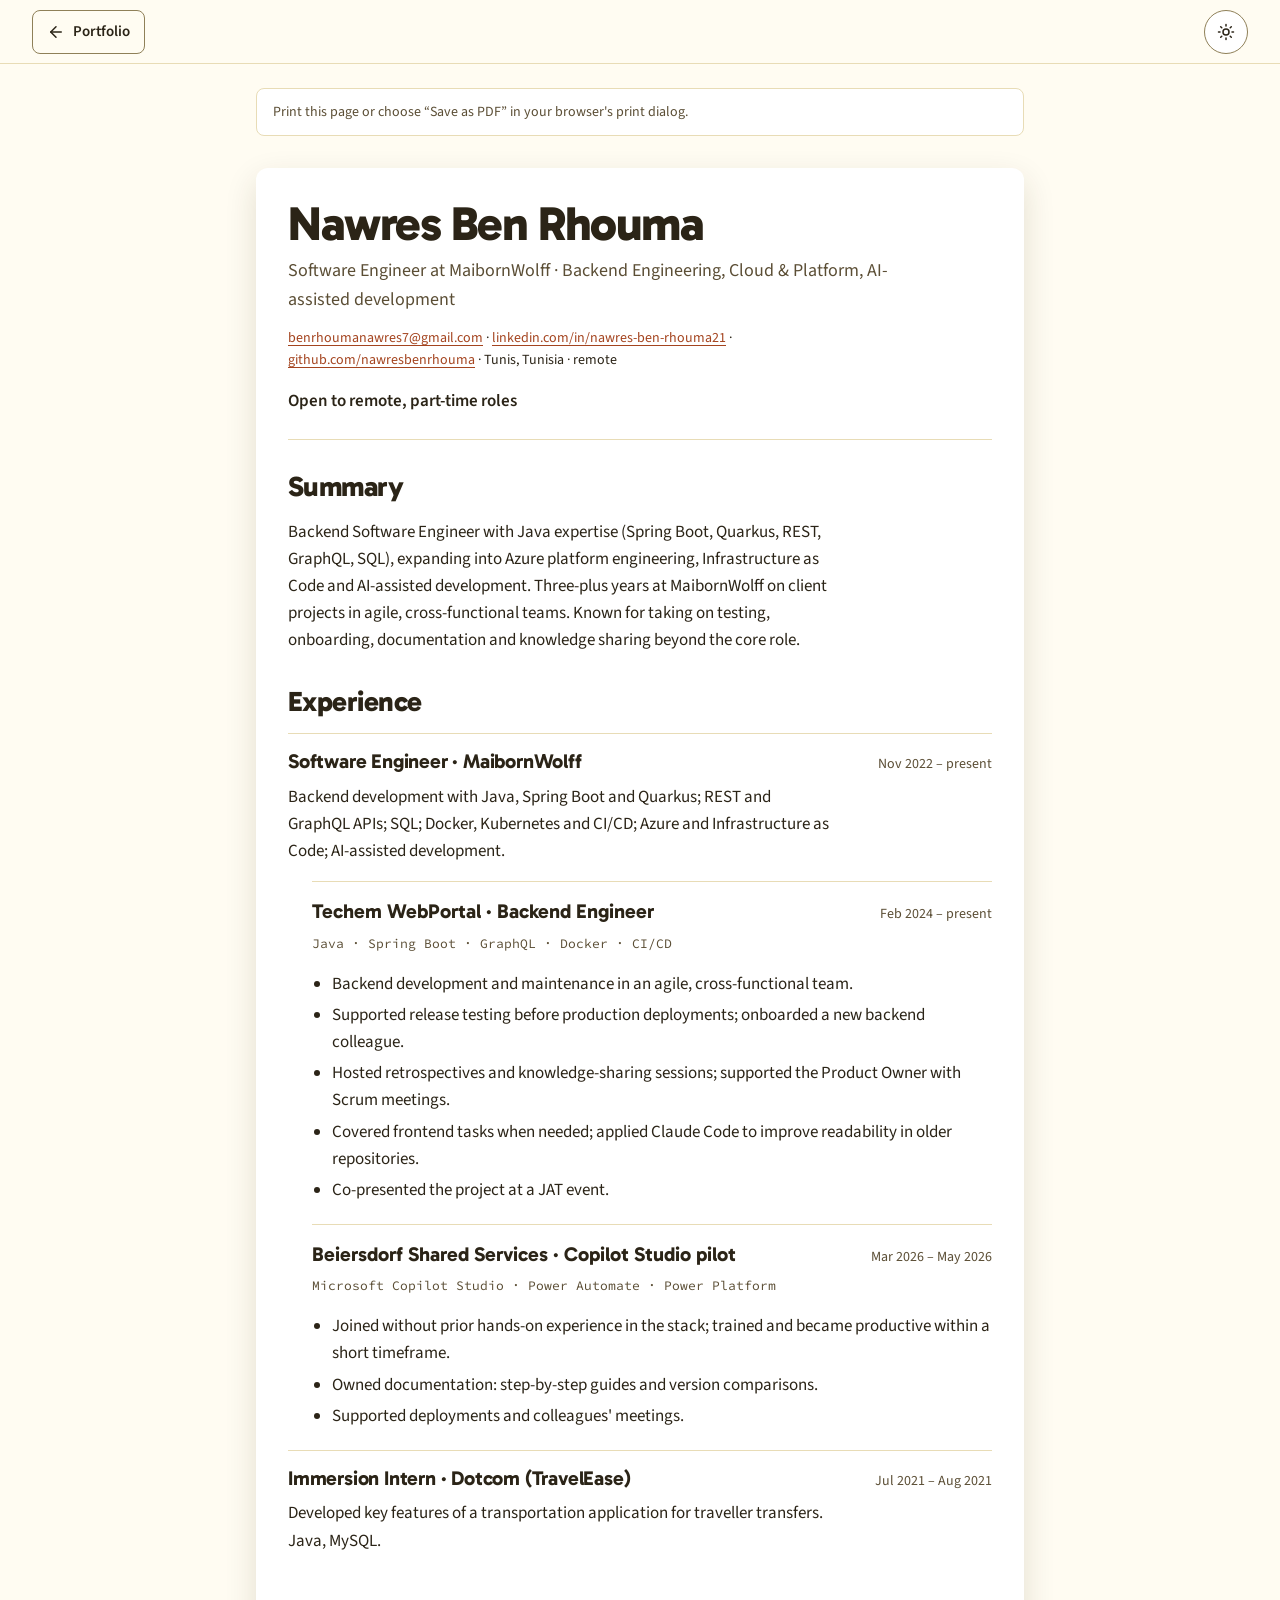
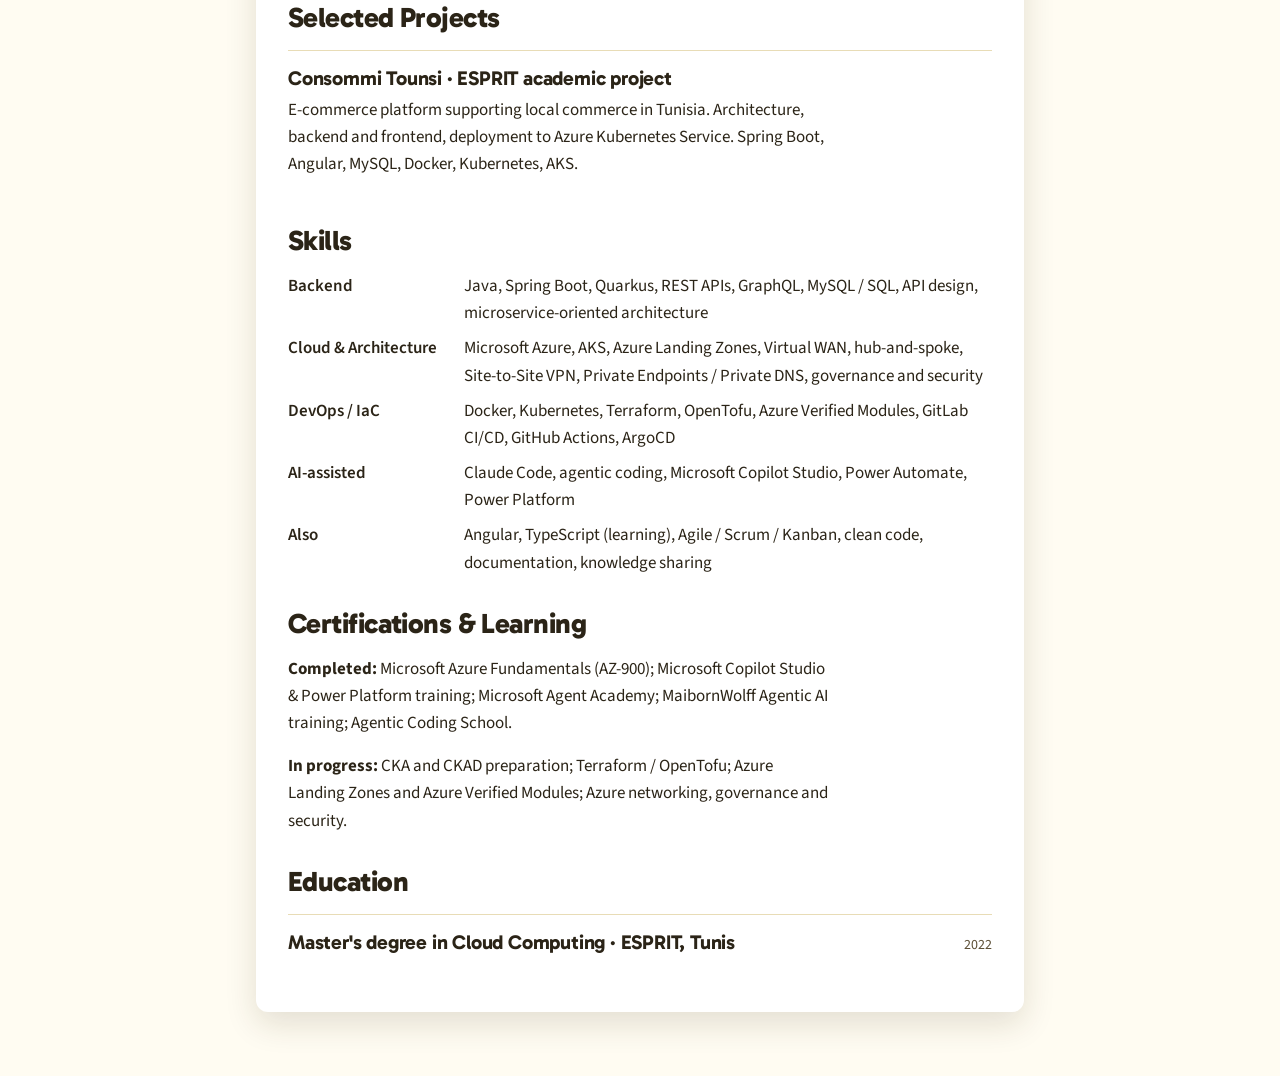
==== commit 7d5a4b64: "Point canonical, social and profile links at the renamed GitHub account" ====
--- a/cv.html
+++ b/cv.html
@@ -42,7 +42,7 @@
       <p class="cv__contact">
         <a href="mailto:benrhoumanawres7@gmail.com">benrhoumanawres7@gmail.com</a> ·
         <a href="https://www.linkedin.com/in/nawres-ben-rhouma21/">linkedin.com/in/nawres-ben-rhouma21</a> ·
-        <a href="https://github.com/benrhoumanawres7-ai">github.com/benrhoumanawres7-ai</a> ·
+        <a href="https://github.com/nawresbenrhouma">github.com/nawresbenrhouma</a> ·
         Tunis, Tunisia · remote
       </p>
       <p class="cv__availability">Open to remote, part-time roles</p>
--- a/css/styles.css
+++ b/css/styles.css
@@ -5,10 +5,10 @@
 
 /* 1. Tokens */
 :root {
-  --bg: #fbf3d6;
-  --band: #f4e7b8;
-  --sheet: #fffdf8;
-  --bg-elevated: #f6efd8;
+  --bg: #fffcf2;
+  --band: #fffcf2;
+  --sheet: #ffffff;
+  --bg-elevated: #f7f0da;
   --text: #2b2417;
   --text-muted: #5b4e35;
   --accent: #a4441f;
@@ -364,13 +364,6 @@
   gap: var(--space-2) var(--space-4);
   margin-bottom: var(--space-6);
 }
-.hero__photo {
-  width: 10rem;
-  height: 10rem;
-  object-fit: cover;
-  border-radius: var(--radius-lg);
-  box-shadow: var(--shadow);
-}
 .work { grid-column: 6 / span 7; background: none; box-shadow: none; border-radius: 0; }
 
 /* 7. Folder tabs: the structural signature. The tab row sits on the band and
@@ -613,10 +606,7 @@
   box-shadow: var(--shadow);
 }
 .note > summary {
-  display: flex;
-  flex-wrap: wrap;
-  align-items: baseline;
-  gap: var(--space-1) var(--space-4);
+  display: block;
   padding: var(--space-4) var(--space-6);
   padding-right: 3.25rem;
   cursor: pointer;
@@ -637,6 +627,15 @@
   transition: transform var(--motion-fast) var(--ease-out);
 }
 .note[open] > summary::after { transform: translateY(-30%) rotate(-135deg); }
+.note__heading {
+  display: flex;
+  flex-wrap: wrap;
+  align-items: baseline;
+  gap: var(--space-1) var(--space-4);
+  margin: 0;
+  font: inherit;
+  letter-spacing: 0;
+}
 .note__title { font-family: var(--font-display); font-size: 1.125rem; font-weight: 700; }
 .note__meta { font-size: var(--text-small); color: var(--text-muted); }
 .note__body { padding: 0 var(--space-6) var(--space-5); }
@@ -744,11 +743,7 @@
   html { scroll-padding-top: 7.5rem; }
   .hero { padding: var(--space-6) var(--space-4); }
   .hero__inner { grid-template-columns: 1fr; gap: var(--space-5); }
-  .hero__text { display: grid; grid-template-columns: minmax(0, 1fr) 6rem; column-gap: var(--space-4); }
-  .hero__text > h1, .hero__text > .rule, .hero__text > .hero__availability, .hero__text > .hero__actions { grid-column: 1 / -1; }
-  .hero__statement { grid-column: 1; }
-  .hero__photo { grid-column: 2; grid-row: 3; width: 6rem; height: 6rem; align-self: start; justify-self: end; margin-top: 0; }
-  .hero__actions { margin-bottom: 0; }
+    .hero__actions { margin-bottom: 0; }
   .tabs__list { padding: 0 var(--space-3) 0 0; gap: var(--space-1); -webkit-mask-image: linear-gradient(to right, #000 calc(100% - 2.5rem), transparent); mask-image: linear-gradient(to right, #000 calc(100% - 2.5rem), transparent); }
   .panel { padding: var(--space-4); }
   .tab { padding: 0.65rem 0.9rem; font-size: 0.875rem; }
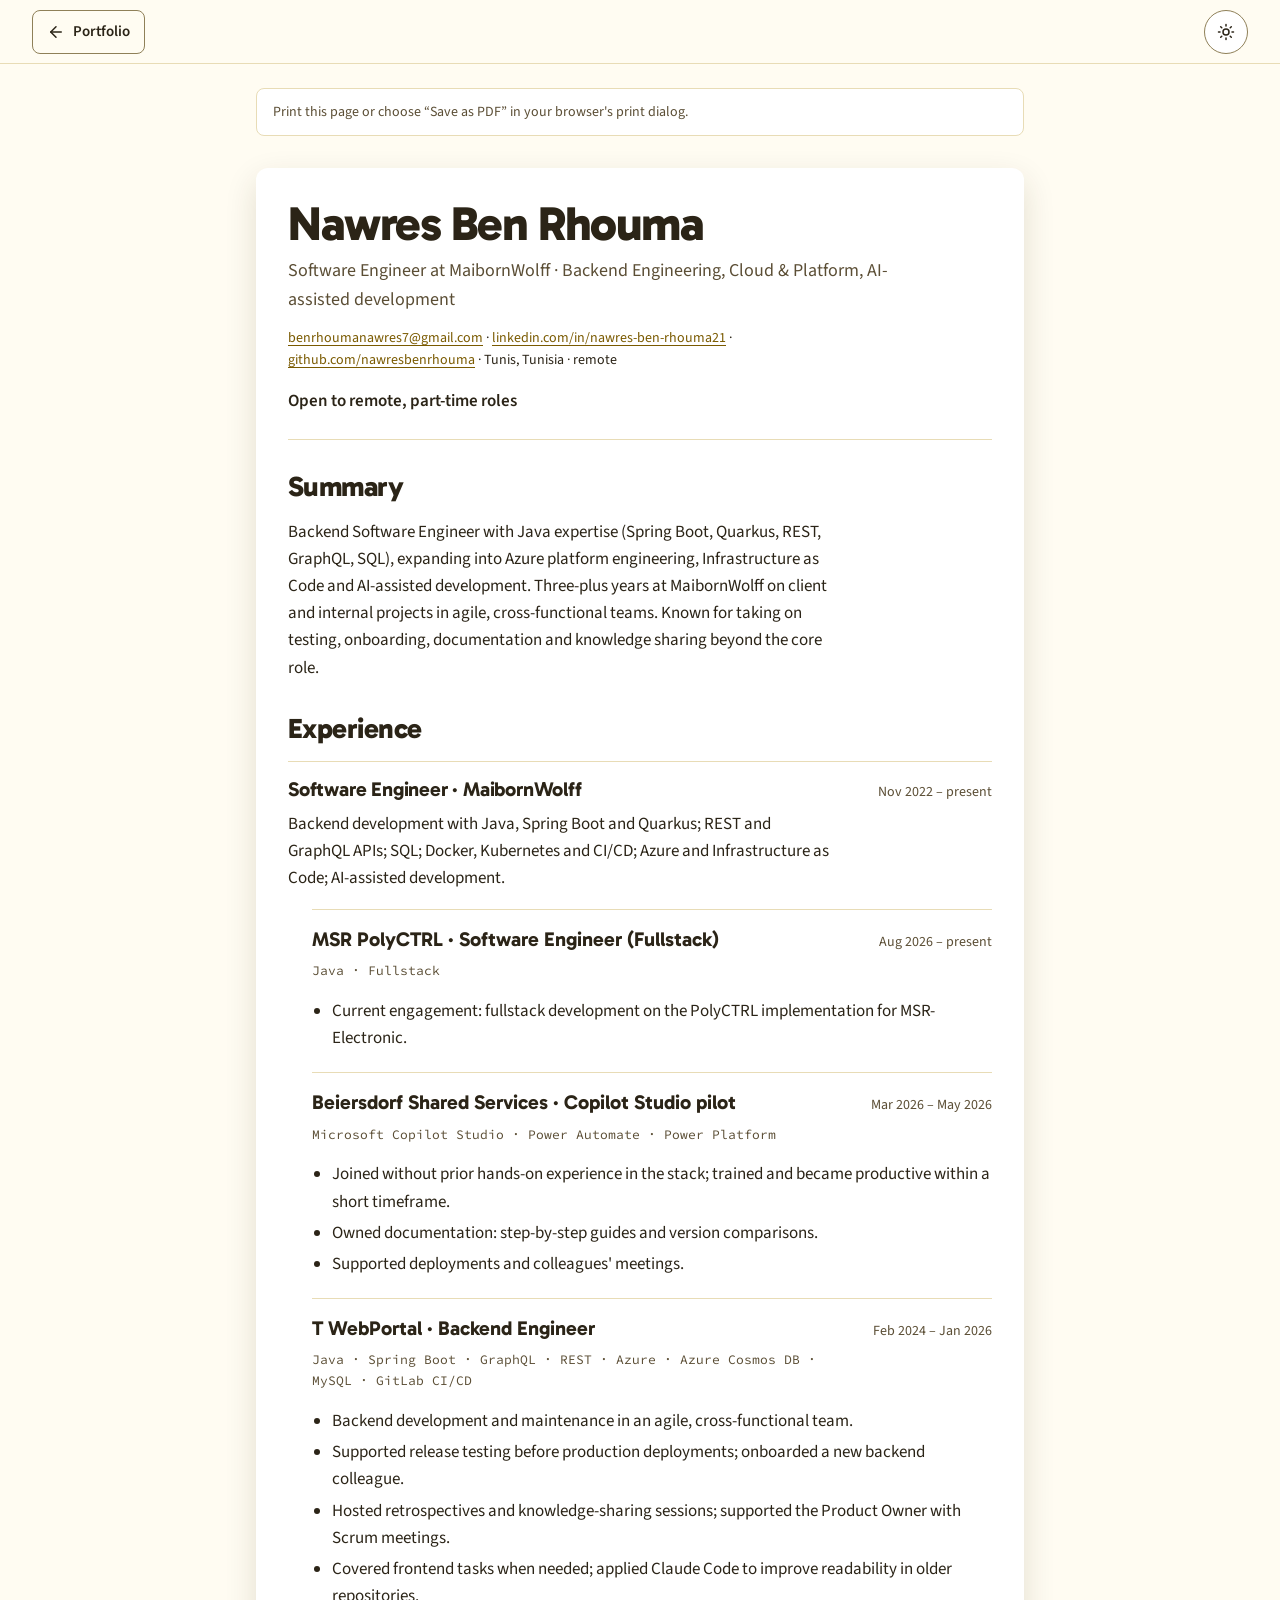
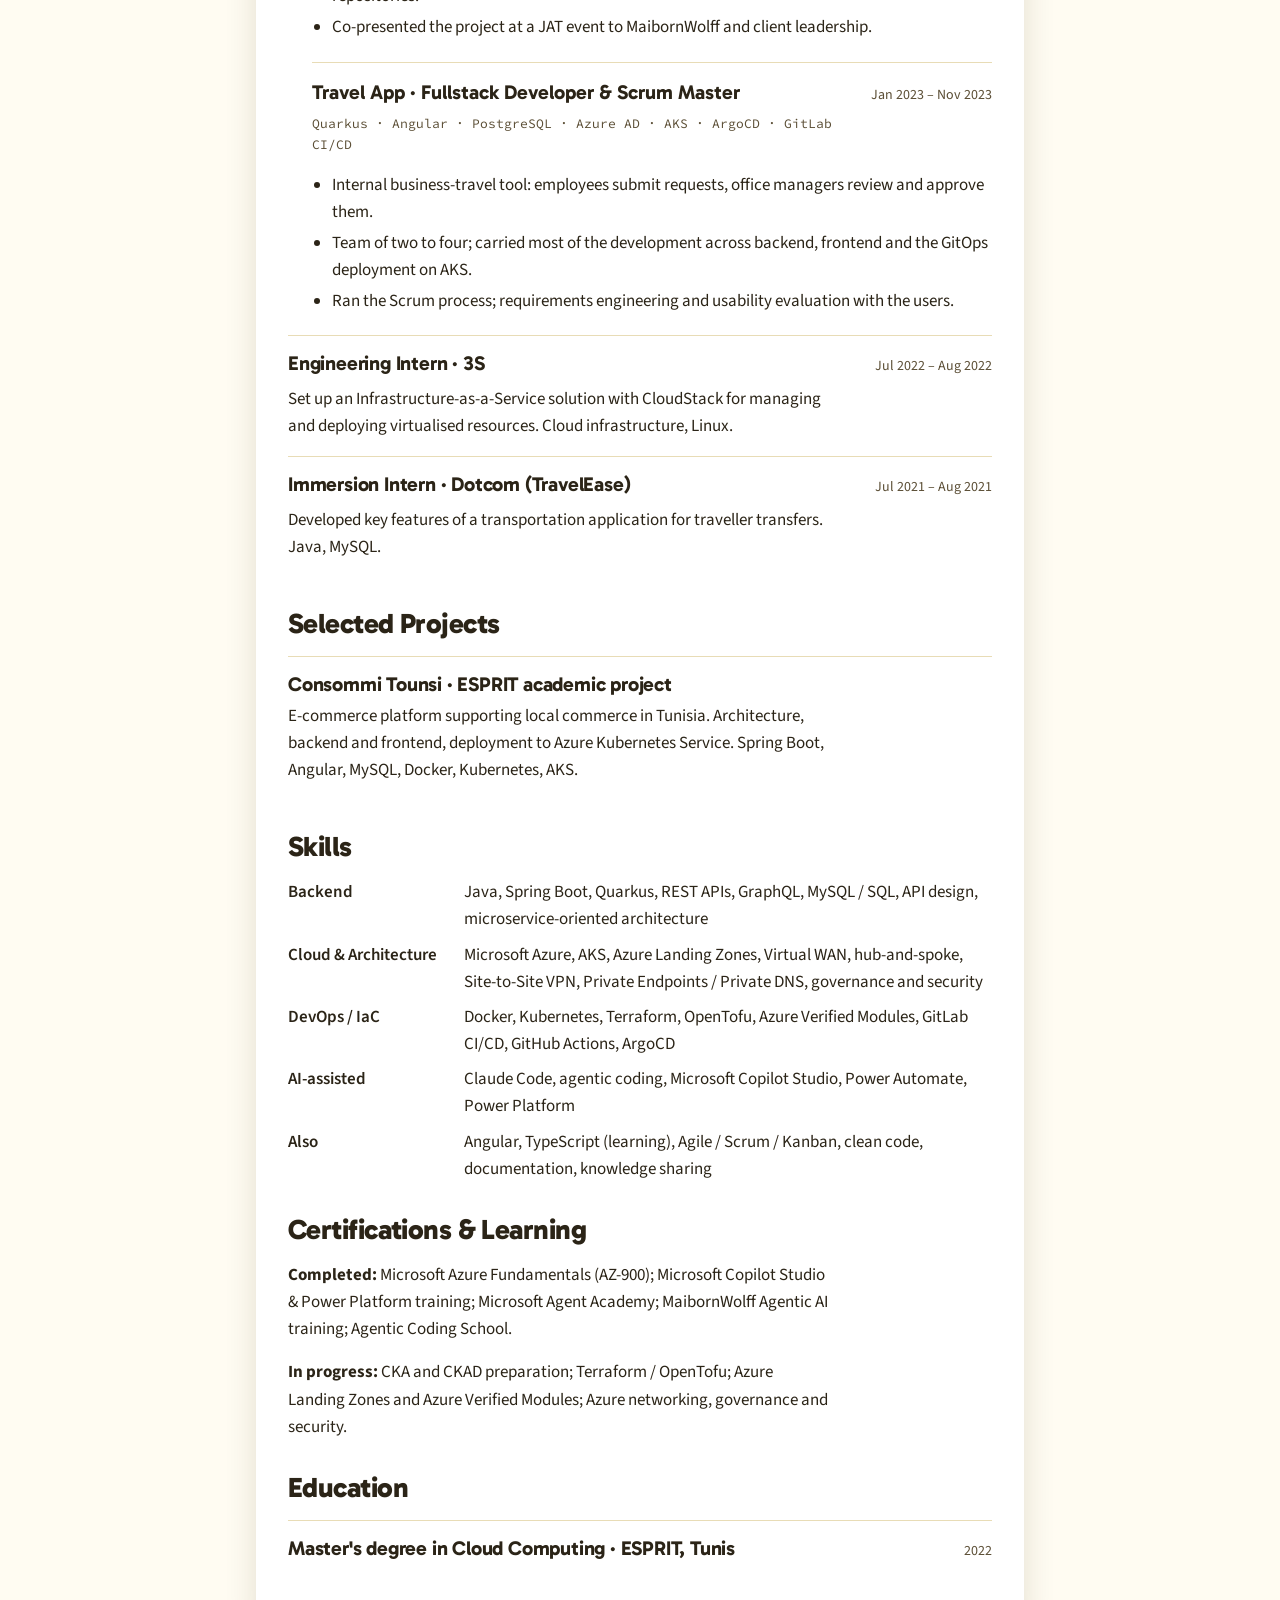
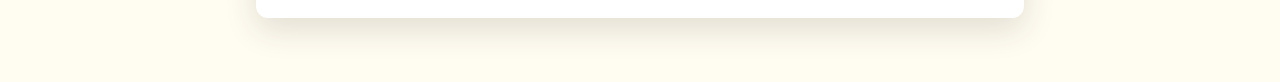
==== commit 48f185b6: "Butter yellow accent, monogram header, downloadable CV PDF, contact form, new-tab profile links, ano" ====
--- a/cv.html
+++ b/cv.html
@@ -50,7 +50,7 @@
 
     <section class="cv-section" aria-labelledby="cv-summary">
       <h2 id="cv-summary">Summary</h2>
-      <p>Backend Software Engineer with Java expertise (Spring Boot, Quarkus, REST, GraphQL, SQL), expanding into Azure platform engineering, Infrastructure as Code and AI-assisted development. Three-plus years at MaibornWolff on client projects in agile, cross-functional teams. Known for taking on testing, onboarding, documentation and knowledge sharing beyond the core role.</p>
+      <p>Backend Software Engineer with Java expertise (Spring Boot, Quarkus, REST, GraphQL, SQL), expanding into Azure platform engineering, Infrastructure as Code and AI-assisted development. Three-plus years at MaibornWolff on client and internal projects in agile, cross-functional teams. Known for taking on testing, onboarding, documentation and knowledge sharing beyond the core role.</p>
     </section>
 
     <section class="cv-section" aria-labelledby="cv-experience">
@@ -66,16 +66,12 @@
 
       <article class="cv-entry cv-entry--nested">
         <header class="cv-entry__head">
-          <h4>Techem WebPortal&nbsp;· Backend Engineer</h4>
-          <span class="cv-entry__dates">Feb 2024 – present</span>
+          <h4>MSR PolyCTRL&nbsp;· Software Engineer (Fullstack)</h4>
+          <span class="cv-entry__dates">Aug 2026 – present</span>
         </header>
-        <p class="cv-entry__tech">Java · Spring Boot · GraphQL · Docker · CI/CD</p>
+        <p class="cv-entry__tech">Java · Fullstack</p>
         <ul>
-          <li>Backend development and maintenance in an agile, cross-functional team.</li>
-          <li>Supported release testing before production deployments; onboarded a new backend colleague.</li>
-          <li>Hosted retrospectives and knowledge-sharing sessions; supported the Product Owner with Scrum meetings.</li>
-          <li>Covered frontend tasks when needed; applied Claude Code to improve readability in older repositories.</li>
-          <li>Co-presented the project at a JAT event.</li>
+          <li>Current engagement: fullstack development on the PolyCTRL implementation for MSR-Electronic.</li>
         </ul>
       </article>
 
@@ -91,6 +87,44 @@
           <li>Supported deployments and colleagues' meetings.</li>
         </ul>
       </article>
+
+      <article class="cv-entry cv-entry--nested">
+        <header class="cv-entry__head">
+          <h4>T WebPortal&nbsp;· Backend Engineer</h4>
+          <span class="cv-entry__dates">Feb 2024 – Jan 2026</span>
+        </header>
+        <p class="cv-entry__tech">Java · Spring Boot · GraphQL · REST · Azure · Azure Cosmos DB · MySQL · GitLab CI/CD</p>
+        <ul>
+          <li>Backend development and maintenance in an agile, cross-functional team.</li>
+          <li>Supported release testing before production deployments; onboarded a new backend colleague.</li>
+          <li>Hosted retrospectives and knowledge-sharing sessions; supported the Product Owner with Scrum meetings.</li>
+          <li>Covered frontend tasks when needed; applied Claude Code to improve readability in older repositories.</li>
+          <li>Co-presented the project at a JAT event to MaibornWolff and client leadership.</li>
+        </ul>
+      </article>
+
+      <article class="cv-entry cv-entry--nested">
+        <header class="cv-entry__head">
+          <h4>Travel App&nbsp;· Fullstack Developer &amp; Scrum Master</h4>
+          <span class="cv-entry__dates">Jan 2023 – Nov 2023</span>
+        </header>
+        <p class="cv-entry__tech">Quarkus · Angular · PostgreSQL · Azure AD · AKS · ArgoCD · GitLab CI/CD</p>
+        <ul>
+          <li>Internal business-travel tool: employees submit requests, office managers review and approve them.</li>
+          <li>Team of two to four; carried most of the development across backend, frontend and the GitOps deployment on AKS.</li>
+          <li>Ran the Scrum process; requirements engineering and usability evaluation with the users.</li>
+        </ul>
+      </article>
+
+      <article class="cv-entry">
+        <header class="cv-entry__head">
+          <h3>Engineering Intern&nbsp;· 3S</h3>
+          <span class="cv-entry__dates">Jul 2022 – Aug 2022</span>
+        </header>
+        <p>Set up an Infrastructure-as-a-Service solution with CloudStack for managing and deploying virtualised resources. Cloud infrastructure, Linux.</p>
+      </article>
+
+
 
       <article class="cv-entry">
         <header class="cv-entry__head">
--- a/css/styles.css
+++ b/css/styles.css
@@ -1,24 +1,26 @@
-/* Nawres Ben Rhouma — portfolio. World: butter page, white sheets, one
-   terracotta accent, Gabarito display. Composition inspired by a tinted-page /
-   featured-sheet reference; identity is its own. See
-   .impeccable/surfaces/index-html.md for the direction contract. */
+/* Nawres Ben Rhouma — portfolio. World: a near-white page with a butter tint,
+   alternating with a warmer tone; white sheets lifted by one soft shadow; one
+   butter yellow accent: deep butter for text, butter fill for the hero panel
+   and buttons; Gabarito
+   headlines. See .impeccable/surfaces/index-html.md for the direction contract. */
 
 /* 1. Tokens */
 :root {
   --bg: #fffcf2;
-  --band: #fffcf2;
   --sheet: #ffffff;
   --bg-elevated: #f7f0da;
   --text: #2b2417;
   --text-muted: #5b4e35;
-  --accent: #a4441f;
-  --action: #c4532b;
-  --action-hover: #8f3a1a;
-  --accent-contrast: #ffffff;
-  --accent-soft: #f7e3d5;
+  --alt: #f6f2e6;
+  --accent: #7a5a00;
+  --action: #f3d35f;
+  --action-hover: #e9c43a;
+  --accent-contrast: #2b2417;
+  --accent-soft: #fbf0c4;
+  --panel-rule: rgba(43, 36, 23, 0.25);
   --border: #e8dcb6;
   --border-strong: #8f8058; /* 3.5:1 on the butter ground: control outlines only */
-  --focus: #b8471f;
+  --focus: #7a5a00;
 
   --font-display: "Gabarito", "Source Sans 3", "Segoe UI", "Helvetica Neue", Arial, sans-serif;
   --font-body: "Source Sans 3", "Segoe UI", "Helvetica Neue", Arial, sans-serif;
@@ -57,19 +59,20 @@
 
 [data-theme="dark"] {
   --bg: #1b170f;
-  --band: #221c12;
   --sheet: #332c1e;
   --bg-elevated: #3f3727;
   --text: #f2e9d3;
   --text-muted: #cbbd9c;
-  --accent: #eb8d63;
-  --action: #d9703f;
-  --action-hover: #eb8d63;
+  --alt: #201d17;
+  --accent: #f0cf5a;
+  --action: #e9c43a;
+  --action-hover: #f0cf5a;
   --accent-contrast: #1b170f;
-  --accent-soft: #4a3120;
+  --accent-soft: #3a3115;
+  --panel-rule: rgba(27, 23, 15, 0.3);
   --border: #4a4130;
   --border-strong: #8f8160;
-  --focus: #eb8d63;
+  --focus: #f0cf5a;
   --shadow: 0 0 0 1px var(--border); /* dark: a hairline stands in for the shadow */
   color-scheme: dark;
 }
@@ -77,19 +80,20 @@
 @media (prefers-color-scheme: dark) {
   :root:not([data-theme="light"]) {
     --bg: #1b170f;
-    --band: #221c12;
     --sheet: #332c1e;
     --bg-elevated: #3f3727;
     --text: #f2e9d3;
     --text-muted: #cbbd9c;
-    --accent: #eb8d63;
-    --action: #d9703f;
-    --action-hover: #eb8d63;
+    --alt: #201d17;
+    --accent: #f0cf5a;
+    --action: #e9c43a;
+    --action-hover: #f0cf5a;
     --accent-contrast: #1b170f;
-    --accent-soft: #4a3120;
+    --accent-soft: #3a3115;
+    --panel-rule: rgba(27, 23, 15, 0.3);
     --border: #4a4130;
     --border-strong: #8f8160;
-    --focus: #eb8d63;
+    --focus: #f0cf5a;
     --shadow: 0 0 0 1px var(--border); /* dark: a hairline stands in for the shadow */
     color-scheme: dark;
   }
@@ -149,7 +153,8 @@
   outline-offset: 3px;
   border-radius: var(--radius-sm);
 }
-main:focus { outline: none; }
+
+main:focus-visible { outline-offset: -3px; }
 
 .visually-hidden {
   position: absolute;
@@ -175,7 +180,6 @@
 }
 .skip-link:focus { top: var(--space-3); }
 
-.field__label,
 .contact__label,
 .timeline__dates {
   font-size: var(--text-label);
@@ -195,13 +199,13 @@
   gap: var(--space-5);
   min-height: var(--header-height);
   padding: 0 var(--space-6);
-  background: var(--band);
+  background: var(--bg);
   border-bottom: 1px solid var(--border);
 }
 
 .site-header__brand {
   font-family: var(--font-display);
-  font-size: 1.125rem;
+  font-size: 1.375rem;
   font-weight: 700;
   color: var(--text);
   text-decoration: none;
@@ -297,9 +301,11 @@
 }
 .button--primary { background: var(--action); color: var(--accent-contrast); border-color: var(--action); }
 .button--primary:hover { background: var(--action-hover); border-color: var(--action-hover); }
+.button--primary { color: var(--accent-contrast); }
 .button--secondary { background: var(--text); color: var(--bg); border-color: var(--text); }
 .button--secondary:hover { background: var(--text-muted); border-color: var(--text-muted); }
-.button__icon { display: none; }
+.button--outline { background: transparent; color: var(--text); border-color: var(--border-strong); }
+.button--outline:hover { border-color: var(--accent); color: var(--accent); }
 .button--ghost { background: transparent; color: var(--text); border-color: var(--border-strong); padding: 0.375rem 0.875rem; }
 .button--ghost:hover { border-color: var(--accent); color: var(--accent); }
 
@@ -323,48 +329,61 @@
 }
 .sheet--pad { padding: var(--space-6); }
 
-/* 6. Hero band */
-.band { background: var(--band); }
-.hero { padding: var(--space-7) var(--space-6) var(--space-8); }
+/* 6. Hero: name and statement left, facts card right */
+.accent { color: var(--accent); }
+.hero { padding: var(--space-8) var(--space-6) var(--space-8); }
 .hero__inner {
   max-width: var(--content-max);
   margin-inline: auto;
   display: grid;
-  grid-template-columns: repeat(12, minmax(0, 1fr));
-  gap: var(--space-7);
-  align-items: start;
-}
-.hero__text { grid-column: 1 / span 5; padding-top: var(--space-5); }
-.rule {
-  display: block;
-  width: 4rem;
-  height: 4px;
-  margin: var(--space-4) 0 var(--space-5);
-  background: var(--accent);
-  border-radius: 2px;
+  grid-template-columns: minmax(0, 7fr) minmax(0, 5fr);
+  gap: var(--space-8);
+  align-items: center;
+}
+.hero__text > h1 {
+  font-size: clamp(3rem, 2rem + 3.6vw, 5rem);
+  line-height: 0.98;
+  letter-spacing: -0.04em;
+  margin-bottom: var(--space-4);
+}
+.hero__text > h1 > .accent { display: block; }
+.hero__role {
+  font-size: var(--text-label);
+  font-weight: 600;
+  letter-spacing: 0.12em;
+  text-transform: uppercase;
+  color: var(--text-muted);
+  margin-bottom: var(--space-5);
 }
 .hero__statement {
   font-size: 1.25rem;
-  line-height: 1.45;
-  max-width: 30em;
+  line-height: 1.5;
+  max-width: 32em;
   margin-bottom: var(--space-5);
 }
-.hero__availability {
-  display: flex;
-  flex-wrap: wrap;
-  align-items: baseline;
-  gap: var(--space-1) var(--space-3);
-  margin-bottom: var(--space-5);
+.hero__actions { display: flex; flex-wrap: wrap; gap: var(--space-3); }
+
+/* The accent as a surface: the at-a-glance panel */
+.panel-green {
+  background: var(--action);
+  color: var(--accent-contrast);
+  border-radius: var(--radius-lg);
+  padding: var(--space-6);
+  box-shadow: var(--shadow);
+}
+.glance { margin: 0 0 var(--space-5); display: grid; gap: var(--space-4); }
+.glance dt {
+  font-size: var(--text-label);
   font-weight: 600;
-}
-.hero__actions {
-  display: flex;
-  flex-wrap: wrap;
-  align-items: center;
-  gap: var(--space-2) var(--space-4);
-  margin-bottom: var(--space-6);
-}
-.work { grid-column: 6 / span 7; background: none; box-shadow: none; border-radius: 0; }
+  letter-spacing: 0.08em;
+  text-transform: uppercase;
+  opacity: 0.9;
+  margin: 0 0 var(--space-1);
+}
+.glance dd { margin: 0; font-family: var(--font-display); font-size: 1.25rem; font-weight: 700; line-height: 1.25; }
+.panel-green__links { display: flex; flex-wrap: wrap; gap: var(--space-2) var(--space-4); padding-top: var(--space-4); border-top: 1px solid var(--panel-rule); }
+.panel-green .iconlink { color: var(--accent-contrast); }
+.panel-green .iconlink:hover { color: var(--accent-contrast); text-decoration: underline; text-underline-offset: 0.2em; }
 
 /* 7. Folder tabs: the structural signature. The tab row sits on the band and
    the selected tab fuses into the sheet below it, like a file folder. Without
@@ -381,6 +400,7 @@
 .tabs__list::-webkit-scrollbar { display: none; }
 .tab {
   flex: none;
+  min-height: 2.75rem;
   padding: 0.75rem 1.125rem;
   background: rgba(43, 36, 23, 0.08);
   border: 0;
@@ -411,6 +431,7 @@
   box-shadow: var(--shadow);
 }
 .panel + .panel { margin-top: var(--space-4); border-radius: var(--radius-lg); }
+.tabs__list--enhanced ~ .panel + .panel { margin-top: 0; border-radius: 0 var(--radius-lg) var(--radius-lg) var(--radius-lg); }
 .panel[hidden] { display: none; }
 .panel__stack { margin: var(--space-4) 0 0; }
 .panel__title {
@@ -433,7 +454,8 @@
   gap: var(--space-5);
 }
 .col + .col { border-left: 1px solid var(--border); padding-left: var(--space-5); }
-.col__title { font-family: var(--font-display); font-size: 1.125rem; font-weight: 700; margin-bottom: var(--space-1); }
+.col__title { display: flex; align-items: center; gap: var(--space-2); font-family: var(--font-display); font-size: 1.125rem; font-weight: 700; margin-bottom: var(--space-1); }
+.col__icon { flex: none; color: var(--accent); }
 .col__note { font-size: var(--text-small); color: var(--text-muted); margin-bottom: var(--space-3); }
 .panel__facts {
   list-style: none;
@@ -451,17 +473,17 @@
 
 /* 8. Sections on the page ground */
 .section {
-  max-width: var(--content-max);
-  margin-inline: auto;
-  padding: var(--space-8) var(--space-6) 0;
-}
-.section:last-of-type { padding-bottom: var(--space-8); }
+  display: grid;
+  grid-template-columns: minmax(var(--space-6), 1fr) minmax(0, var(--content-max)) minmax(var(--space-6), 1fr);
+  padding: var(--space-8) 0;
+}
+.section > * { grid-column: 2; }
+.section--alt { background: var(--alt); }
 .section > h2 {
-  display: flex;
-  align-items: baseline;
-  gap: var(--space-2);
+  display: block;
   margin-bottom: var(--space-5);
 }
+.section > h2 .heading-anchor { margin-left: var(--space-2); }
 .heading-anchor {
   font-family: var(--font-body);
   font-weight: 400;
@@ -474,31 +496,8 @@
 .heading-anchor:focus-visible { opacity: 1; }
 .heading-anchor:hover { color: var(--accent); }
 
-/* Field rows (About, Contact) */
-.fields {
-  display: grid;
-  grid-template-columns: 8rem minmax(0, 1fr);
-  column-gap: var(--space-4);
-  margin: 0 0 var(--space-5);
-  border-top: 1px solid var(--border);
-}
-.fields dt, .fields dd { margin: 0; padding: var(--space-3) 0; border-bottom: 1px solid var(--border); }
-.fields dt {
-  font-size: var(--text-label);
-  font-weight: 600;
-  letter-spacing: 0.06em;
-  text-transform: uppercase;
-  color: var(--text-muted);
-  padding-top: calc(var(--space-3) + 0.2em);
-}
-.fields dd { font-weight: 600; }
-.fields dd:last-of-type { font-weight: 400; }
-.about__grid { display: grid; grid-template-columns: 18rem minmax(0, 1fr); gap: var(--space-6); }
-.about__grid .fields { grid-template-columns: 1fr; margin: 0; }
-.about__grid .fields dt { padding-bottom: 0; border-bottom: 0; }
-.about__grid .fields dd { padding-top: var(--space-1); }
-.about__text p { max-width: 62ch; }
-.sheet--narrow { max-width: 48rem; }
+.about { max-width: calc(var(--measure) + 2 * var(--space-6)); }
+.about__text { max-width: var(--measure); }
 .education { max-width: 62ch; }
 
 /* Status tokens */
@@ -570,16 +569,24 @@
 .tags--small li { font-size: 0.75rem; }
 
 /* Experience timeline on the ground */
-.timeline { list-style: none; margin: 0; padding: 0; }
-.timeline__item {
-  display: grid;
-  grid-template-columns: 10rem minmax(0, 1fr);
-  gap: var(--space-5);
-  padding: var(--space-5) 0;
-  border-top: 1px solid var(--border);
-}
-.timeline__item:first-child { border-top: 0; padding-top: 0; }
-.timeline__dates { padding-top: 0.35rem; white-space: nowrap; }
+.timeline { list-style: none; margin: 0; padding: 0 0 0 2rem; position: relative; }
+.timeline::before { content: ""; position: absolute; left: 0.45rem; top: 0.6rem; bottom: 0.6rem; width: 2px; background: var(--border); }
+.timeline__item { position: relative; padding: 0 0 var(--space-6); }
+.timeline__item:last-child { padding-bottom: 0; }
+.timeline__item::before {
+  content: "";
+  position: absolute;
+  left: -2rem;
+  top: 0.35rem;
+  width: 1rem;
+  height: 1rem;
+  border-radius: 50%;
+  background: var(--accent);
+  box-shadow: 0 0 0 4px var(--bg);
+}
+.section--alt .timeline__item::before { box-shadow: 0 0 0 4px var(--alt); }
+.timeline__dates { display: block; margin-bottom: var(--space-2); }
+.timeline__body { background: var(--sheet); border-radius: var(--radius-lg); box-shadow: var(--shadow); padding: var(--space-5) var(--space-6); }
 .timeline__body > h3 { margin-bottom: var(--space-2); }
 .engagement { margin-top: var(--space-5); padding-left: var(--space-4); border-left: 1px solid var(--border); }
 .engagement > h4 {
@@ -598,56 +605,43 @@
 .bullets li { margin: 0 0 var(--space-2); }
 .bullets li::marker { color: var(--accent); }
 
-/* Project notes: native expandable sheets */
-.notes { display: grid; gap: var(--space-3); }
-.note {
+/* Projects: a compact grid of entries on sheets */
+.projects { display: grid; grid-template-columns: repeat(2, minmax(0, 1fr)); gap: var(--space-5); }
+.project {
   background: var(--sheet);
   border-radius: var(--radius-lg);
   box-shadow: var(--shadow);
-}
-.note > summary {
-  display: block;
-  padding: var(--space-4) var(--space-6);
-  padding-right: 3.25rem;
-  cursor: pointer;
-  list-style: none;
-  position: relative;
-}
-.note > summary::-webkit-details-marker { display: none; }
-.note > summary::after {
-  content: "";
-  position: absolute;
-  right: var(--space-6);
-  top: 50%;
-  width: 0.6rem;
-  height: 0.6rem;
-  border-right: 2px solid var(--text-muted);
-  border-bottom: 2px solid var(--text-muted);
-  transform: translateY(-70%) rotate(45deg);
-  transition: transform var(--motion-fast) var(--ease-out);
-}
-.note[open] > summary::after { transform: translateY(-30%) rotate(-135deg); }
-.note__heading {
-  display: flex;
-  flex-wrap: wrap;
-  align-items: baseline;
-  gap: var(--space-1) var(--space-4);
-  margin: 0;
-  font: inherit;
-  letter-spacing: 0;
-}
-.note__title { font-family: var(--font-display); font-size: 1.125rem; font-weight: 700; }
-.note__meta { font-size: var(--text-small); color: var(--text-muted); }
-.note__body { padding: 0 var(--space-6) var(--space-5); }
-.note__body .bullets { margin: var(--space-3) 0; }
+  padding: var(--space-5) var(--space-6);
+}
+.project > h3 { margin-bottom: var(--space-1); }
+.project__meta { font-size: var(--text-small); color: var(--text-muted); margin-bottom: var(--space-3); }
+.project > p:not(.project__meta) { margin-bottom: var(--space-3); }
 
 /* Learning: two columns on the page ground, no sheet */
 .learning { display: grid; grid-template-columns: repeat(2, minmax(0, 1fr)); gap: var(--space-6); }
 .learning__column { border-top: 2px solid var(--text); padding-top: var(--space-4); }
 .learning__column > h3 { margin-bottom: var(--space-3); font-size: 1.125rem; }
 
+/* Contact form: native mailto form, no backend */
+.contact-form { display: grid; gap: var(--space-4); }
+.field { display: grid; gap: var(--space-1); }
+.field label { font-size: var(--text-label); font-weight: 600; letter-spacing: 0.06em; text-transform: uppercase; color: var(--text-muted); }
+.field input, .field textarea {
+  width: 100%;
+  padding: 0.7rem 0.9rem;
+  font: inherit;
+  color: var(--text);
+  background: var(--bg);
+  border: 1px solid var(--border-strong);
+  border-radius: var(--radius);
+}
+.field input:focus-visible, .field textarea:focus-visible { outline: 2px solid var(--focus); outline-offset: 2px; border-color: var(--accent); }
+.field textarea { resize: vertical; min-height: 8rem; }
+.contact-form .button { justify-self: start; }
+.contact-form__note { font-size: var(--text-small); color: var(--text-muted); margin: 0; }
+
 /* Contact sheet */
-.contact { display: grid; grid-template-columns: minmax(0, 1fr) minmax(0, 1.4fr); gap: var(--space-6); align-items: start; }
+.contact { display: grid; grid-template-columns: minmax(0, 1.2fr) minmax(0, 1fr); gap: var(--space-7); align-items: start; }
 .contact__lead { font-size: 1.25rem; font-weight: 600; margin-bottom: var(--space-4); }
 .contact__actions { display: flex; flex-wrap: wrap; gap: var(--space-3); }
 .contact__list { list-style: none; margin: 0; padding: 0; }
@@ -662,7 +656,7 @@
 .contact__list a { overflow-wrap: anywhere; }
 
 .site-footer {
-  max-width: var(--content-max);
+  max-width: calc(var(--content-max) + 2 * var(--space-6));
   margin-inline: auto;
   padding: var(--space-6);
   border-top: 1px solid var(--border);
@@ -717,17 +711,30 @@
 .cv-skills dd { margin: 0; }
 @media (min-width: 52rem) { .print-hint { margin-inline: auto; } }
 
+/* Reveal: one authored motion, applied only by js/reveal.js */
+.reveal { opacity: 0; transform: translateY(14px); transition: opacity 500ms var(--ease-out), transform 500ms var(--ease-out); }
+.reveal.is-visible { opacity: 1; transform: none; }
+
 /* 10. Motion */
 @media (prefers-reduced-motion: reduce) {
   html { scroll-behavior: auto; }
-  *, *::before, *::after { transition-duration: 0s !important; animation-duration: 0s !important; }
+  /* Motion off, colour feedback kept: state changes still acknowledge the action. */
+  .reveal { transition: none; opacity: 1; transform: none; }
+  .site-nav__indicator { transition: none; }
+}
+
+@media print {
+  .reveal { opacity: 1; transform: none; }
+  .site-header, .tabs__list { display: none; }
+  .panel-green { background: none; color: #000; border: 1px solid #000; box-shadow: none; }
+  .panel-green .iconlink, .panel-green dt { color: #000; opacity: 1; }
+  .button { background: none; color: #000; border: 1px solid #000; }
+  .panel[hidden] { display: block; }
 }
 
 /* 11. Narrow screens */
 @media (max-width: 1100px) {
-  .hero__text { grid-column: 1 / span 12; padding-top: 0; }
-  .work { grid-column: 1 / span 12; }
-  .hero__inner { gap: var(--space-6); }
+  .hero__inner { grid-template-columns: minmax(0, 1fr); gap: var(--space-6); }
 }
 
 @media (max-width: 900px) {
@@ -742,39 +749,31 @@
   .site-nav__link { padding: var(--space-2) 0 var(--space-3); }
   html { scroll-padding-top: 7.5rem; }
   .hero { padding: var(--space-6) var(--space-4); }
-  .hero__inner { grid-template-columns: 1fr; gap: var(--space-5); }
-    .hero__actions { margin-bottom: 0; }
-  .tabs__list { padding: 0 var(--space-3) 0 0; gap: var(--space-1); -webkit-mask-image: linear-gradient(to right, #000 calc(100% - 2.5rem), transparent); mask-image: linear-gradient(to right, #000 calc(100% - 2.5rem), transparent); }
+  .section { grid-template-columns: minmax(var(--space-4), 1fr) minmax(0, var(--content-max)) minmax(var(--space-4), 1fr); }
+  .site-footer { padding-inline: var(--space-4); }
+  .hero__inner { grid-template-columns: minmax(0, 1fr); gap: var(--space-5); }
+  .projects { grid-template-columns: 1fr; }
+    .tabs__list { padding: 0 var(--space-3) 0 0; gap: var(--space-1); -webkit-mask-image: linear-gradient(to right, #000 calc(100% - 2.5rem), transparent); mask-image: linear-gradient(to right, #000 calc(100% - 2.5rem), transparent); }
   .panel { padding: var(--space-4); }
-  .tab { padding: 0.65rem 0.9rem; font-size: 0.875rem; }
+  .tab { padding: 0.72rem 0.9rem; font-size: 0.875rem; }
   .panel__grid { grid-template-columns: 1fr; }
   .panel__facts { flex-direction: column; gap: var(--space-3); }
   .panel__facts li { white-space: normal; }
   .col + .col { border-left: 0; padding-left: 0; border-top: 1px solid var(--border); padding-top: var(--space-4); }
   .panel__facts li + li { border-left: 0; padding-left: 0; border-top: 1px solid var(--border); padding-top: var(--space-3); }
   .skill-group { grid-template-columns: 1fr; gap: var(--space-2); }
-  .timeline__item { grid-template-columns: 1fr; gap: var(--space-2); }
-  .timeline__dates { padding-top: 0; }
+  .timeline { padding-left: 1.5rem; }
+  .timeline__item::before { left: -1.5rem; width: 0.75rem; height: 0.75rem; }
+  .timeline__body { padding: var(--space-4); }
   .learning { grid-template-columns: 1fr; }
-  .about__grid { grid-template-columns: 1fr; }
   .contact { grid-template-columns: 1fr; }
   .sheet--pad { padding: var(--space-5) var(--space-4); }
-  .note > summary { padding: var(--space-4); padding-right: 3rem; }
-  .note > summary::after { right: var(--space-4); }
-  .note__body { padding: 0 var(--space-4) var(--space-4); }
 }
 
 @media (max-width: 640px) {
-  .button--mail { width: 2.75rem; padding: 0; border-radius: 999px; }
-  .button--mail .button__icon { display: block; }
-  .button--mail .button__label { position: absolute; width: 1px; height: 1px; overflow: hidden; clip: rect(0 0 0 0); white-space: nowrap; }
-  .section, .site-footer { padding-inline: var(--space-4); }
   .section { padding-top: var(--space-7); }
   .hero__statement { font-size: 1.125rem; }
   .contact__list li { grid-template-columns: 1fr; gap: var(--space-1); }
-  .fields { grid-template-columns: 1fr; }
-  .fields dt { padding-bottom: 0; border-bottom: 0; }
-  .fields dd { padding-top: var(--space-1); }
   .cv-entry--nested { margin-left: var(--space-3); }
   .cv-skills { grid-template-columns: 1fr; }
   .cv-skills dd { margin-bottom: var(--space-2); }
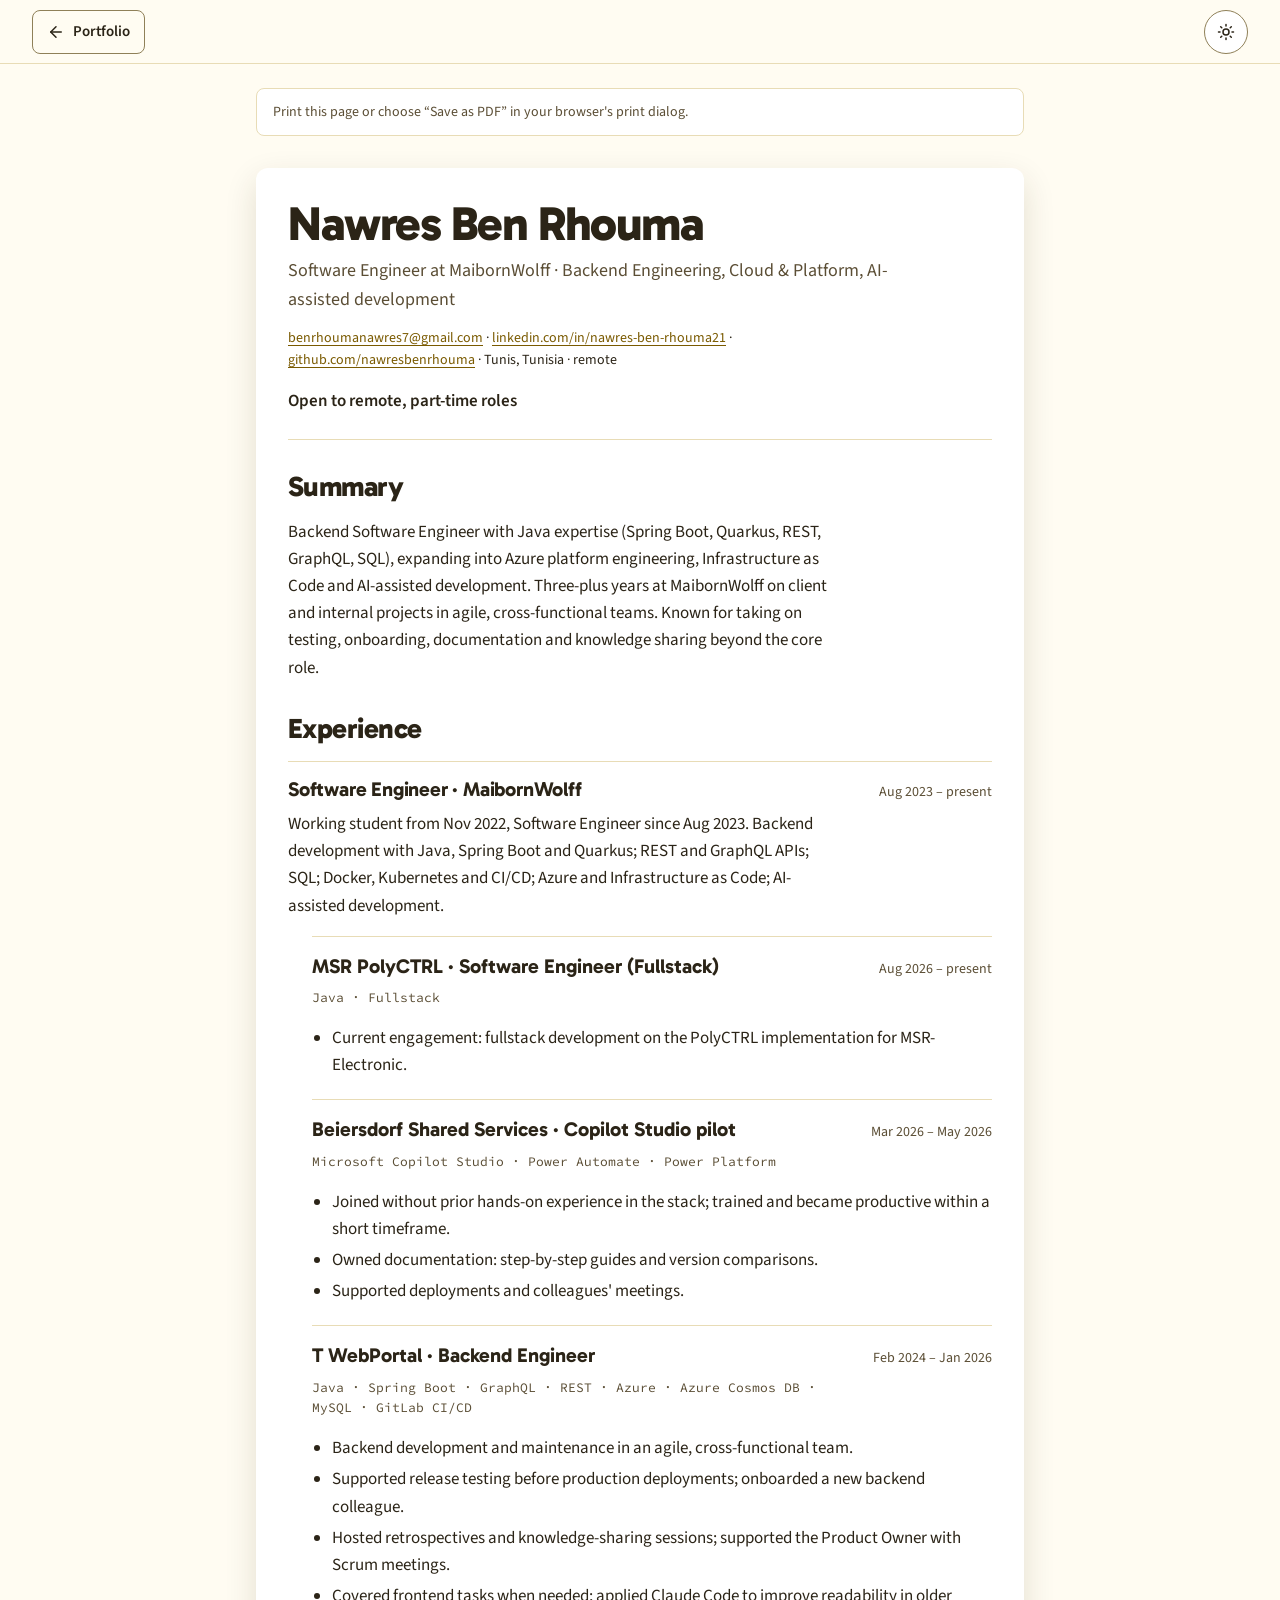
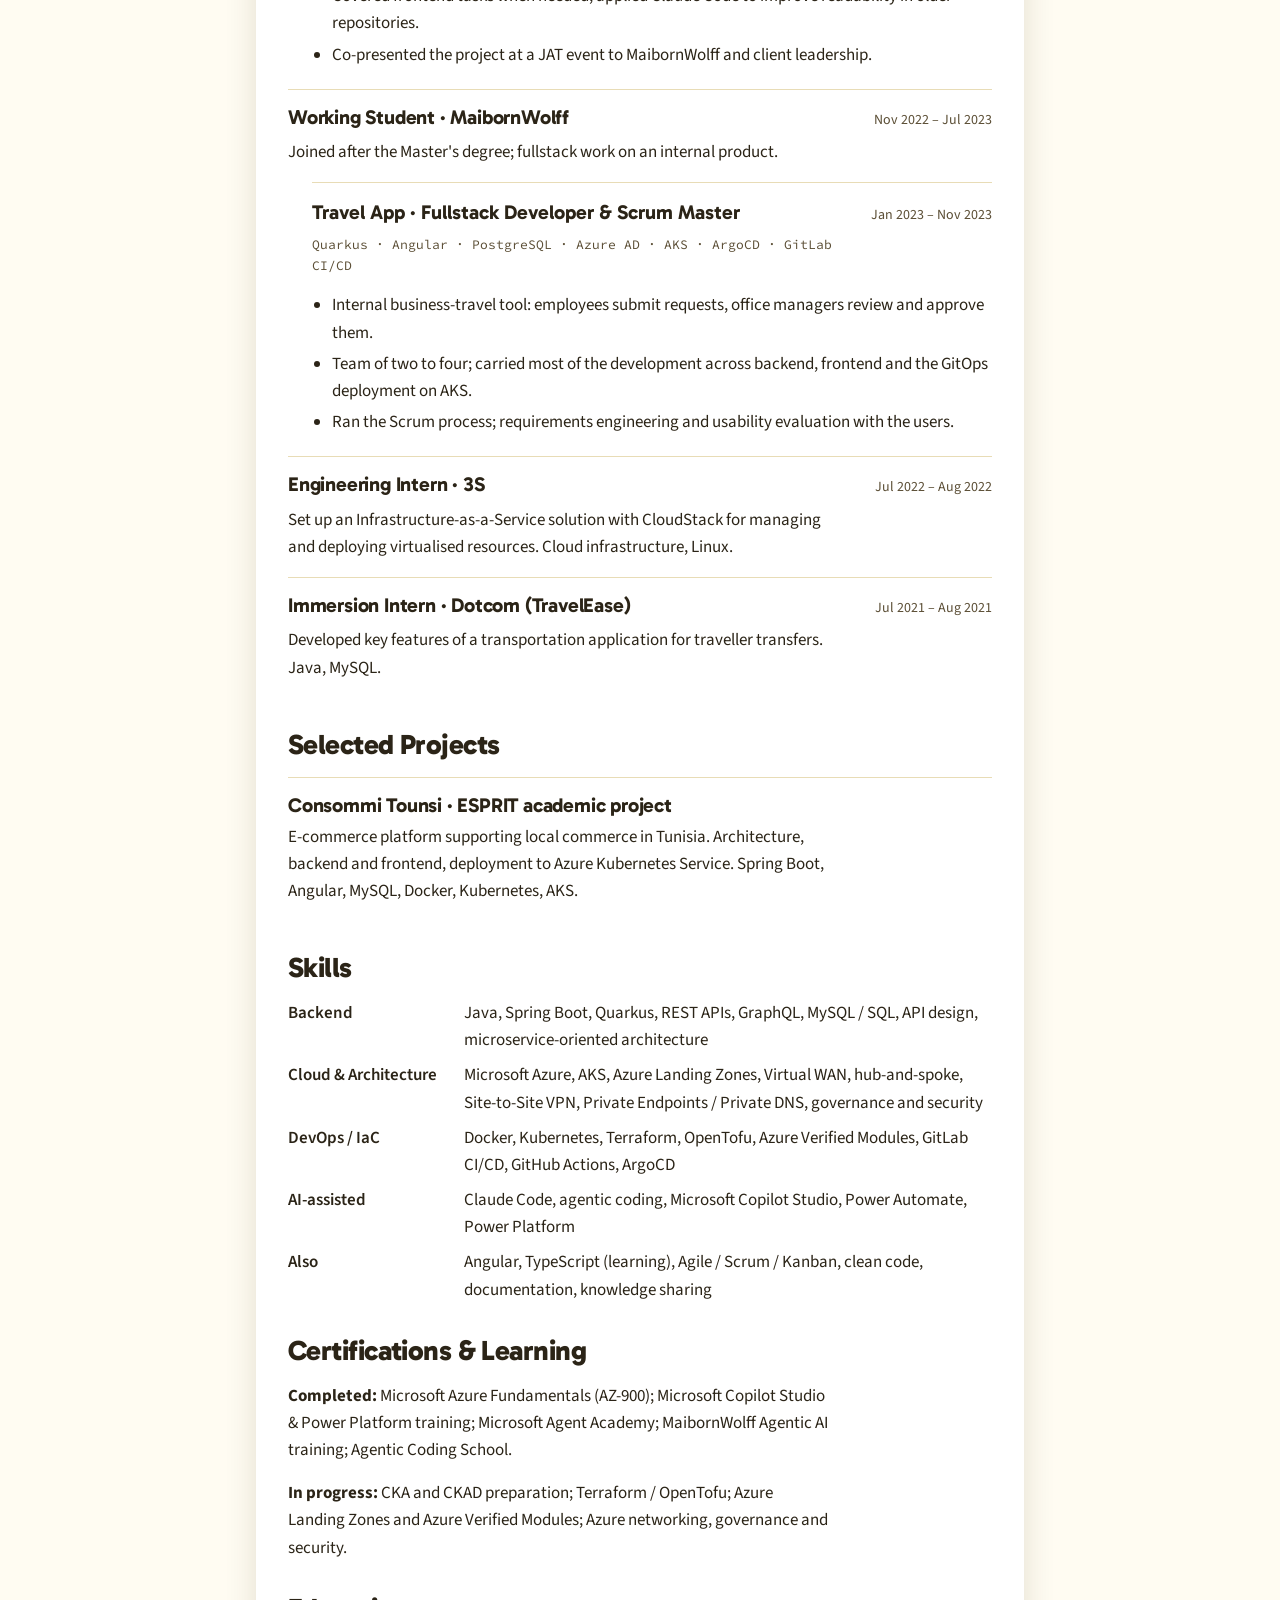
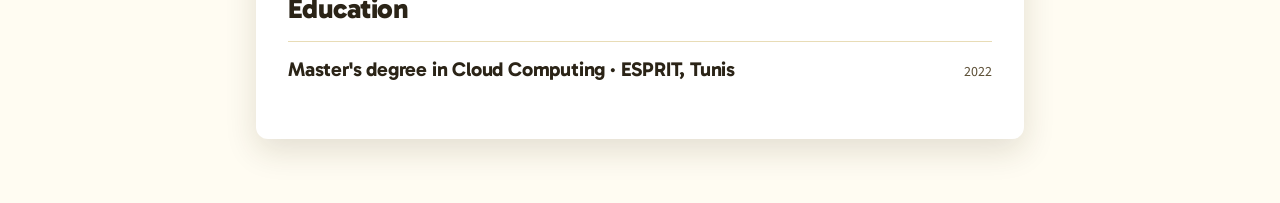
==== commit d9fd3728: "MaibornWolff career: working student from Nov 2022, Software Engineer since Aug 2023; CV print spaci" ====
--- a/cv.html
+++ b/cv.html
@@ -59,9 +59,9 @@
       <article class="cv-entry">
         <header class="cv-entry__head">
           <h3>Software Engineer&nbsp;· MaibornWolff</h3>
-          <span class="cv-entry__dates">Nov 2022 – present</span>
+          <span class="cv-entry__dates">Aug 2023 – present</span>
         </header>
-        <p>Backend development with Java, Spring Boot and Quarkus; REST and GraphQL APIs; SQL; Docker, Kubernetes and CI/CD; Azure and Infrastructure as Code; AI-assisted development.</p>
+        <p>Working student from Nov 2022, Software Engineer since Aug 2023. Backend development with Java, Spring Boot and Quarkus; REST and GraphQL APIs; SQL; Docker, Kubernetes and CI/CD; Azure and Infrastructure as Code; AI-assisted development.</p>
       </article>
 
       <article class="cv-entry cv-entry--nested">
@@ -101,6 +101,15 @@
           <li>Covered frontend tasks when needed; applied Claude Code to improve readability in older repositories.</li>
           <li>Co-presented the project at a JAT event to MaibornWolff and client leadership.</li>
         </ul>
+      </article>
+
+
+      <article class="cv-entry">
+        <header class="cv-entry__head">
+          <h3>Working Student&nbsp;· MaibornWolff</h3>
+          <span class="cv-entry__dates">Nov 2022 – Jul 2023</span>
+        </header>
+        <p>Joined after the Master's degree; fullstack work on an internal product.</p>
       </article>
 
       <article class="cv-entry cv-entry--nested">
--- a/css/print.css
+++ b/css/print.css
@@ -1,5 +1,5 @@
 /* Print layout for cv.html. Loaded with media="print" only. */
-@page { size: A4; margin: 16mm 18mm; }
+@page { size: A4; margin: 13mm 16mm; }
 
 .site-header, .print-hint, .theme-toggle { display: none !important; }
 
@@ -7,8 +7,8 @@
 body.cv {
   background: #fff;
   color: #000;
-  font-size: 10.5pt;
-  line-height: 1.4;
+  font-size: 10pt;
+  line-height: 1.35;
 }
 .cv__main { max-width: none; margin: 0; padding: 0; box-shadow: none; background: none; }
 .cv__header { border-bottom: 1px solid #000; padding-bottom: 4mm; margin-bottom: 5mm; }
@@ -16,11 +16,11 @@
    rules alone lose to `.cv-entry--nested h4`, `.cv-section > h2` and friends. */
 .cv__main p { max-width: none; }
 h1 { font-size: 20pt; margin: 0 0 2mm; }
-h2, .cv-section > h2 { font-size: 12.5pt; margin: 6mm 0 2mm; border-bottom: 1px solid #999; padding-bottom: 1mm; }
+h2, .cv-section > h2 { font-size: 12.5pt; margin: 4.5mm 0 1.5mm; border-bottom: 1px solid #999; padding-bottom: 1mm; }
 h3, h4, .cv-entry h3, .cv-entry--nested h4 { font-size: 11pt; font-weight: 700; margin: 3mm 0 1mm; }
 h2, h3, h4 { break-after: avoid; }
 .cv-section { break-inside: auto; padding-top: 0; }
-.cv-entry { break-inside: avoid; margin-bottom: 3mm; padding: 2mm 0; border-top: 0; }
+.cv-entry { break-inside: avoid; margin-bottom: 2mm; padding: 1.5mm 0; border-top: 0; }
 .cv-entry__head { display: flex; justify-content: space-between; gap: 4mm; align-items: baseline; margin-bottom: 1mm; }
 .cv-entry__dates { white-space: nowrap; color: #333; font-size: 9.5pt; }
 .cv-entry--nested { margin-left: 5mm; }
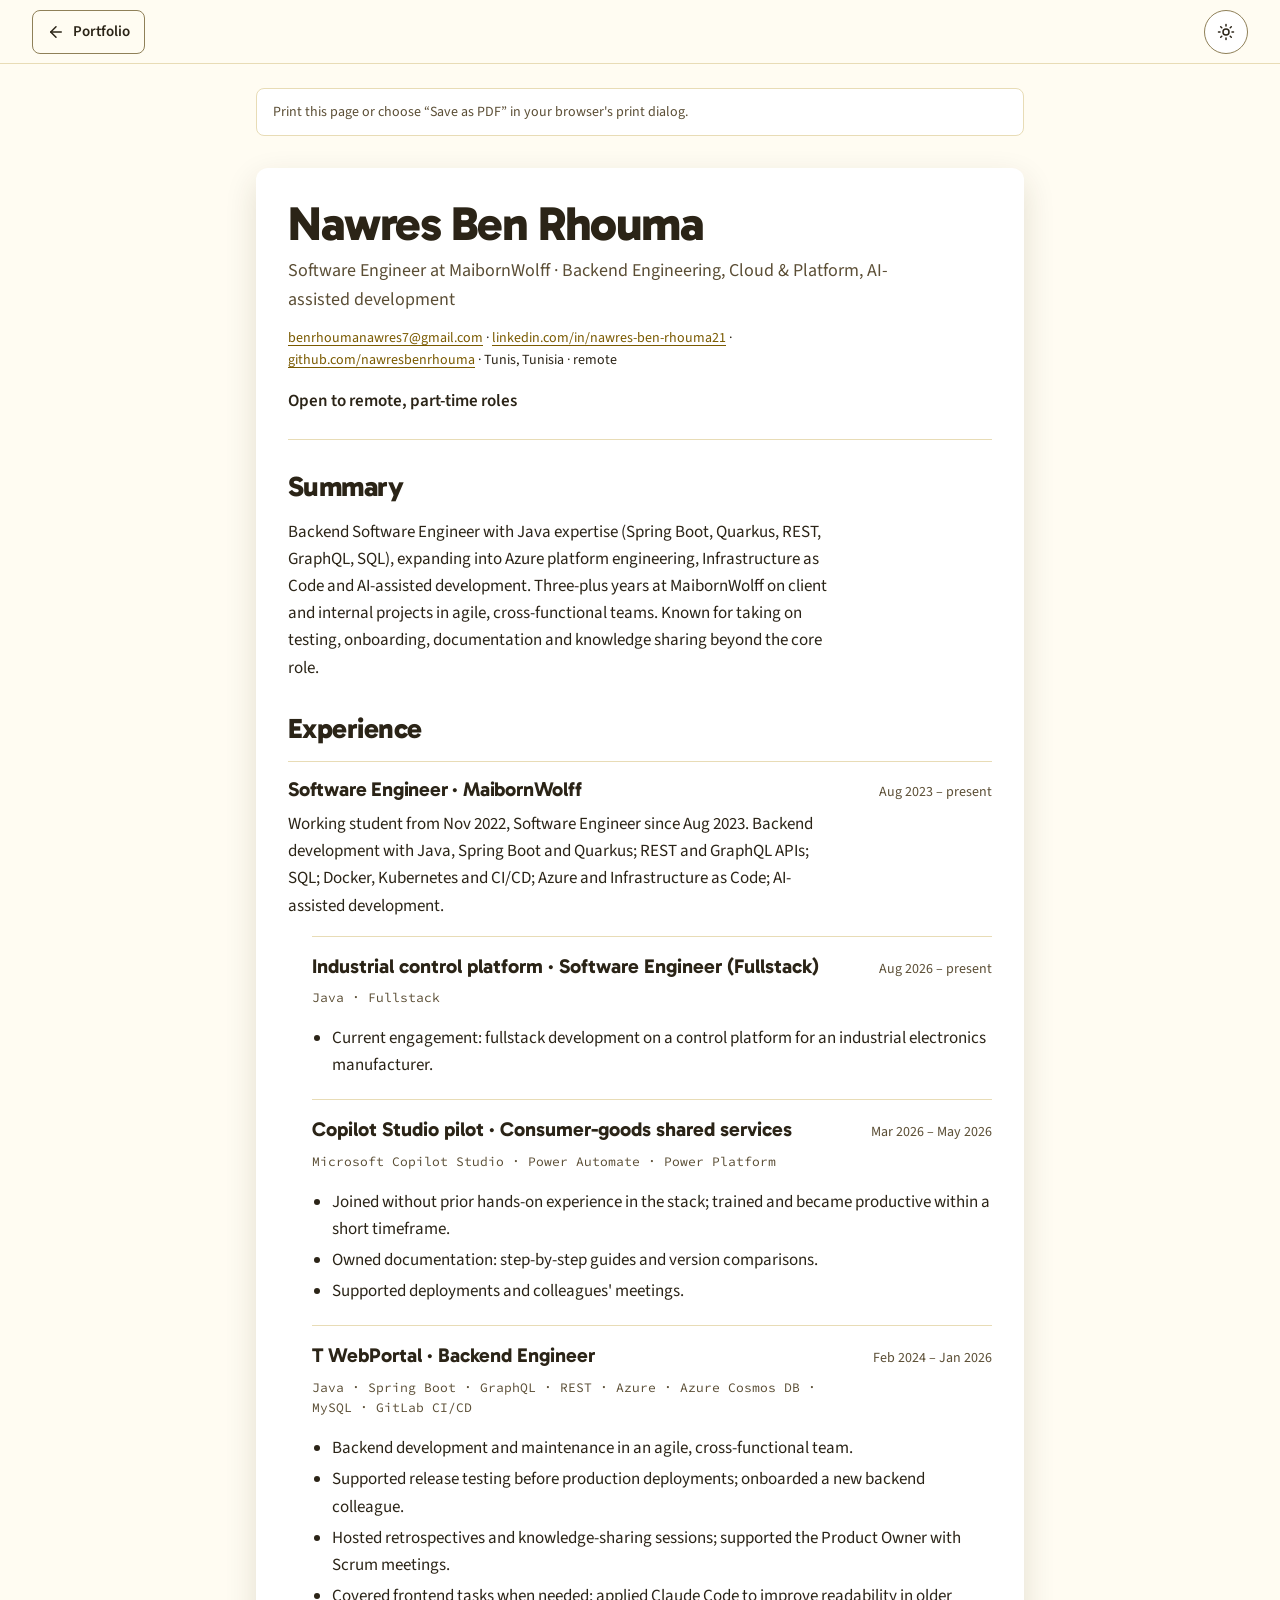
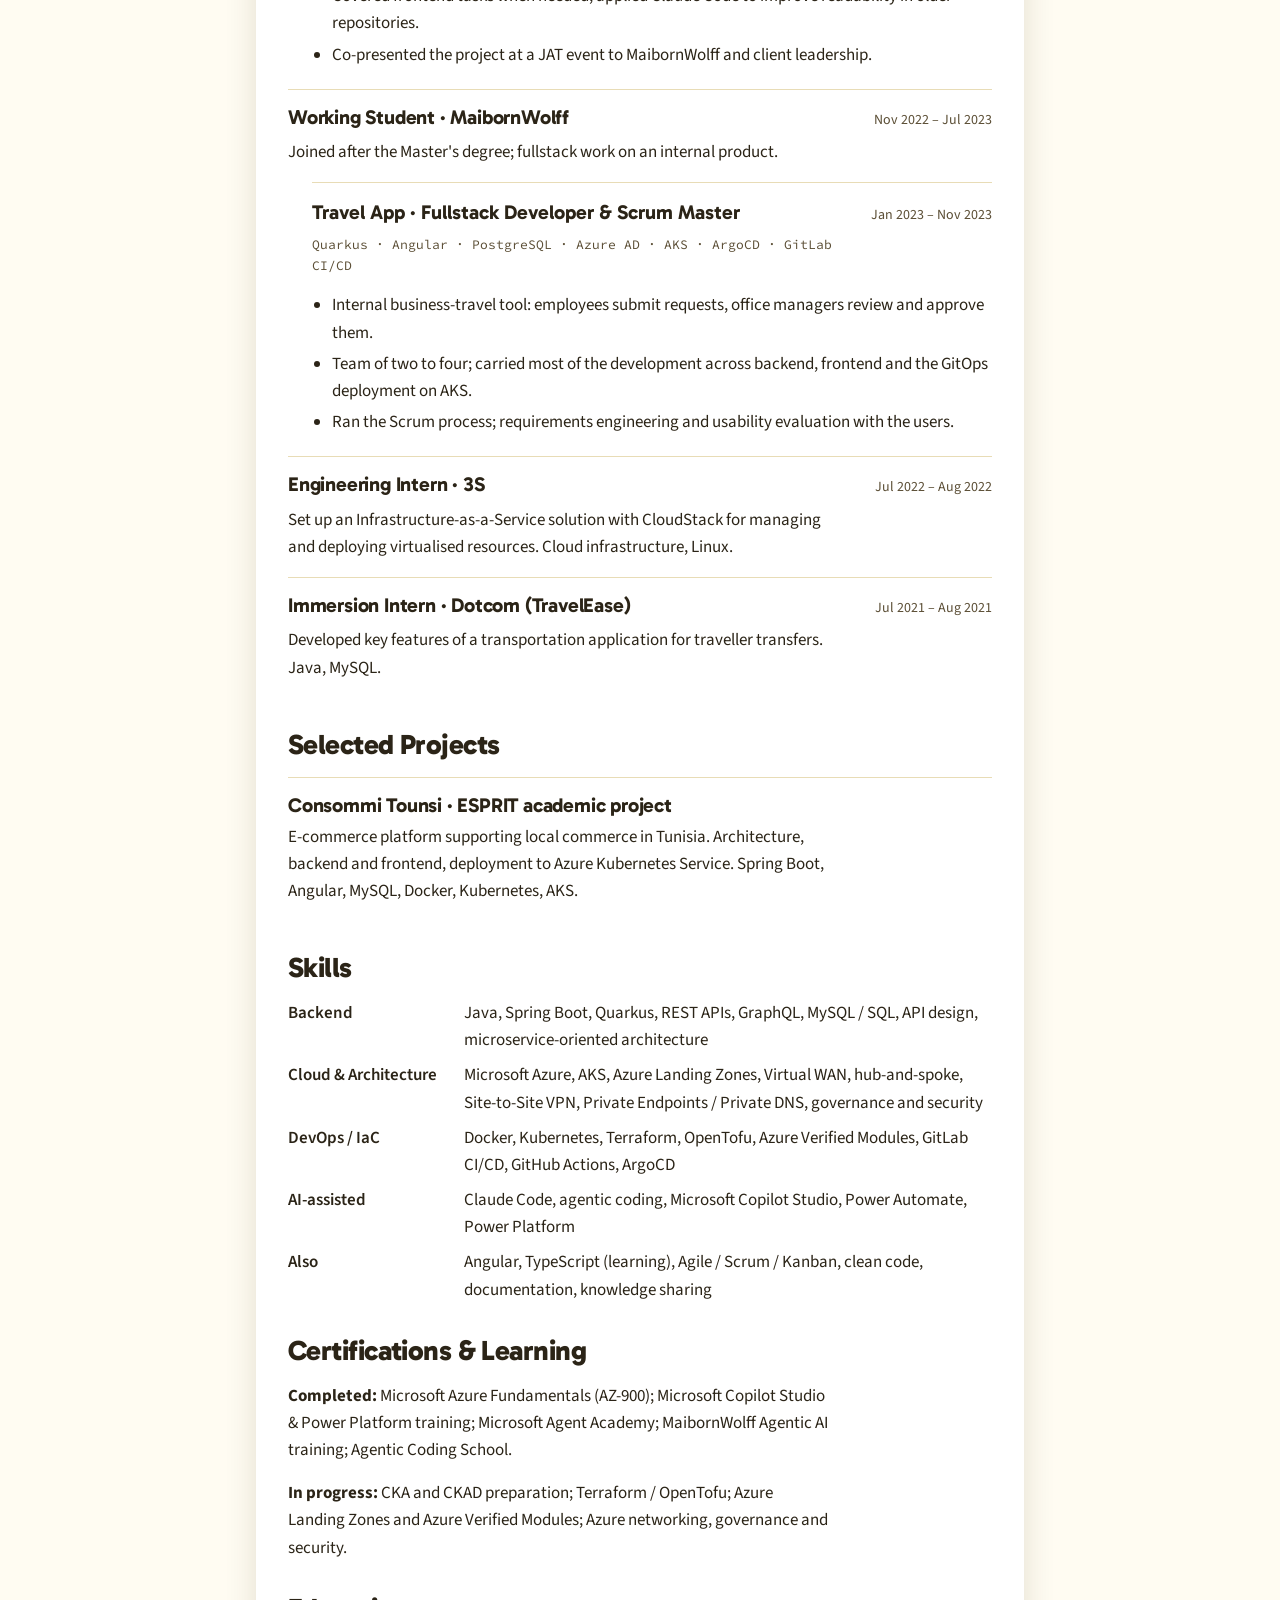
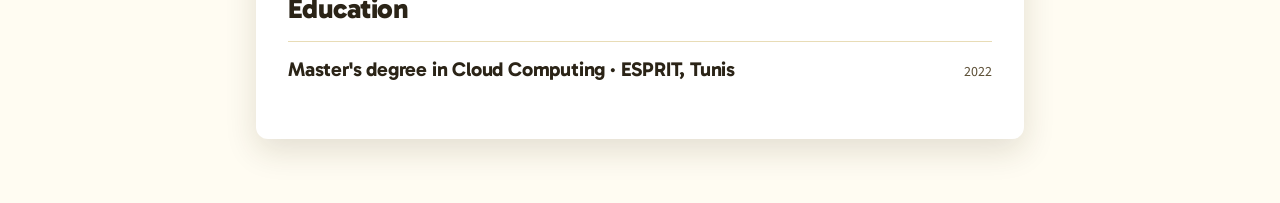
==== commit 844f50ad: "Work sheet columns rewritten as What I built with technology-to-outcome pairs; projects grid removed" ====
--- a/cv.html
+++ b/cv.html
@@ -66,18 +66,18 @@
 
       <article class="cv-entry cv-entry--nested">
         <header class="cv-entry__head">
-          <h4>MSR PolyCTRL&nbsp;· Software Engineer (Fullstack)</h4>
+          <h4>Industrial control platform&nbsp;· Software Engineer (Fullstack)</h4>
           <span class="cv-entry__dates">Aug 2026 – present</span>
         </header>
         <p class="cv-entry__tech">Java · Fullstack</p>
         <ul>
-          <li>Current engagement: fullstack development on the PolyCTRL implementation for MSR-Electronic.</li>
+          <li>Current engagement: fullstack development on a control platform for an industrial electronics manufacturer.</li>
         </ul>
       </article>
 
       <article class="cv-entry cv-entry--nested">
         <header class="cv-entry__head">
-          <h4>Beiersdorf Shared Services&nbsp;· Copilot Studio pilot</h4>
+          <h4>Copilot Studio pilot&nbsp;· Consumer-goods shared services</h4>
           <span class="cv-entry__dates">Mar 2026 – May 2026</span>
         </header>
         <p class="cv-entry__tech">Microsoft Copilot Studio · Power Automate · Power Platform</p>
--- a/css/styles.css
+++ b/css/styles.css
@@ -13,11 +13,11 @@
   --text-muted: #5b4e35;
   --alt: #f6f2e6;
   --accent: #7a5a00;
-  --action: #f3d35f;
-  --action-hover: #e9c43a;
+  --action: #fff0a6;
+  --action-hover: #ffe97a;
   --accent-contrast: #2b2417;
   --accent-soft: #fbf0c4;
-  --panel-rule: rgba(43, 36, 23, 0.25);
+  --panel-rule: rgba(43, 36, 23, 0.18);
   --border: #e8dcb6;
   --border-strong: #8f8058; /* 3.5:1 on the butter ground: control outlines only */
   --focus: #7a5a00;
@@ -456,7 +456,11 @@
 .col + .col { border-left: 1px solid var(--border); padding-left: var(--space-5); }
 .col__title { display: flex; align-items: center; gap: var(--space-2); font-family: var(--font-display); font-size: 1.125rem; font-weight: 700; margin-bottom: var(--space-1); }
 .col__icon { flex: none; color: var(--accent); }
-.col__note { font-size: var(--text-small); color: var(--text-muted); margin-bottom: var(--space-3); }
+.col__intent { font-size: var(--text-small); color: var(--text-muted); margin-bottom: var(--space-3); }
+.col__list { list-style: none; margin: 0; padding: 0; display: grid; gap: var(--space-2); font-size: var(--text-small); }
+.col__list li { display: grid; grid-template-columns: 8.5rem minmax(0, 1fr); gap: var(--space-3); align-items: baseline; }
+.col__list strong { font-weight: 600; color: var(--text); }
+.col__list span { color: var(--text-muted); }
 .panel__facts {
   list-style: none;
   display: flex;
@@ -605,18 +609,6 @@
 .bullets li { margin: 0 0 var(--space-2); }
 .bullets li::marker { color: var(--accent); }
 
-/* Projects: a compact grid of entries on sheets */
-.projects { display: grid; grid-template-columns: repeat(2, minmax(0, 1fr)); gap: var(--space-5); }
-.project {
-  background: var(--sheet);
-  border-radius: var(--radius-lg);
-  box-shadow: var(--shadow);
-  padding: var(--space-5) var(--space-6);
-}
-.project > h3 { margin-bottom: var(--space-1); }
-.project__meta { font-size: var(--text-small); color: var(--text-muted); margin-bottom: var(--space-3); }
-.project > p:not(.project__meta) { margin-bottom: var(--space-3); }
-
 /* Learning: two columns on the page ground, no sheet */
 .learning { display: grid; grid-template-columns: repeat(2, minmax(0, 1fr)); gap: var(--space-6); }
 .learning__column { border-top: 2px solid var(--text); padding-top: var(--space-4); }
@@ -639,6 +631,10 @@
 .field textarea { resize: vertical; min-height: 8rem; }
 .contact-form .button { justify-self: start; }
 .contact-form__note { font-size: var(--text-small); color: var(--text-muted); margin: 0; }
+.contact-form__note[data-kind="success"] { color: var(--text); font-weight: 600; }
+.contact-form__note[data-kind="error"] { color: #8a2a12; font-weight: 600; }
+[data-theme="dark"] .contact-form__note[data-kind="error"] { color: #ffb199; }
+.contact-form .button[disabled] { opacity: 0.6; cursor: wait; }
 
 /* Contact sheet */
 .contact { display: grid; grid-template-columns: minmax(0, 1.2fr) minmax(0, 1fr); gap: var(--space-7); align-items: start; }
@@ -752,11 +748,11 @@
   .section { grid-template-columns: minmax(var(--space-4), 1fr) minmax(0, var(--content-max)) minmax(var(--space-4), 1fr); }
   .site-footer { padding-inline: var(--space-4); }
   .hero__inner { grid-template-columns: minmax(0, 1fr); gap: var(--space-5); }
-  .projects { grid-template-columns: 1fr; }
     .tabs__list { padding: 0 var(--space-3) 0 0; gap: var(--space-1); -webkit-mask-image: linear-gradient(to right, #000 calc(100% - 2.5rem), transparent); mask-image: linear-gradient(to right, #000 calc(100% - 2.5rem), transparent); }
   .panel { padding: var(--space-4); }
   .tab { padding: 0.72rem 0.9rem; font-size: 0.875rem; }
   .panel__grid { grid-template-columns: 1fr; }
+  .col__list li { grid-template-columns: 7rem minmax(0, 1fr); }
   .panel__facts { flex-direction: column; gap: var(--space-3); }
   .panel__facts li { white-space: normal; }
   .col + .col { border-left: 0; padding-left: 0; border-top: 1px solid var(--border); padding-top: var(--space-4); }
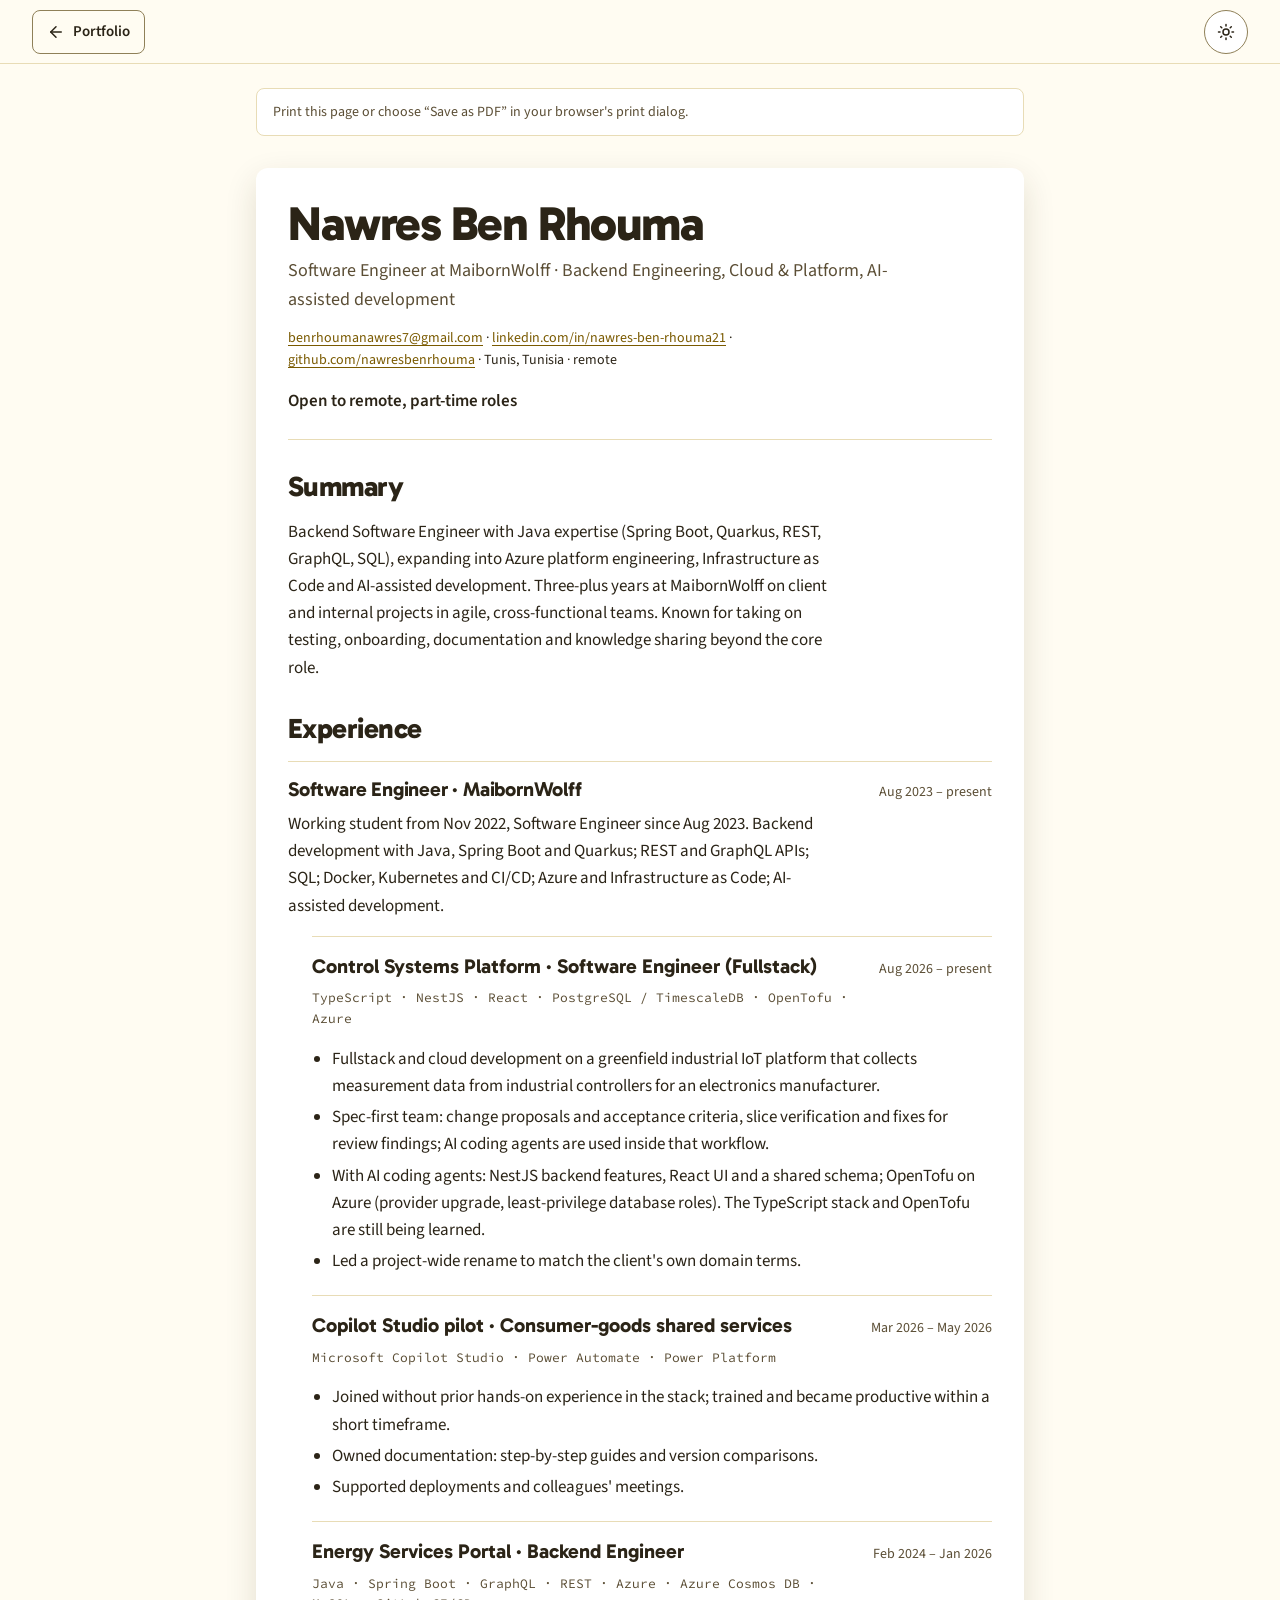
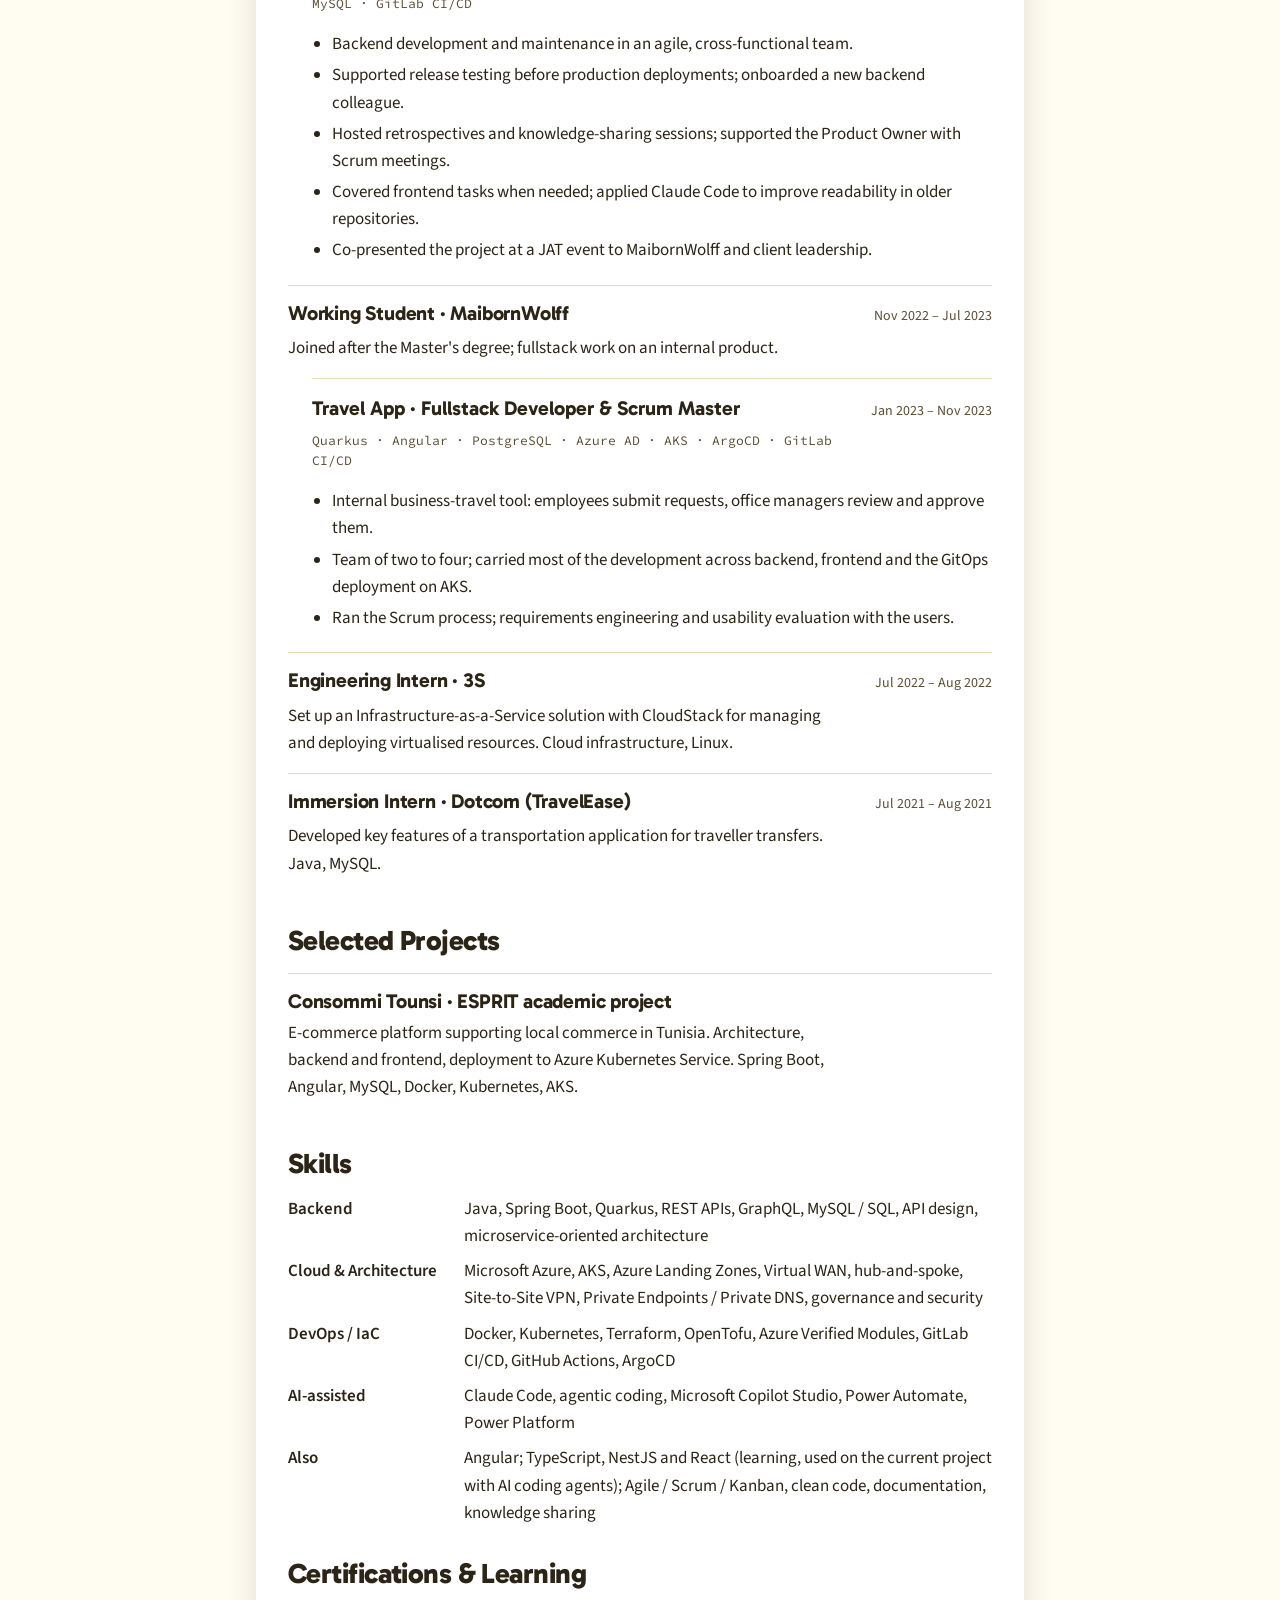
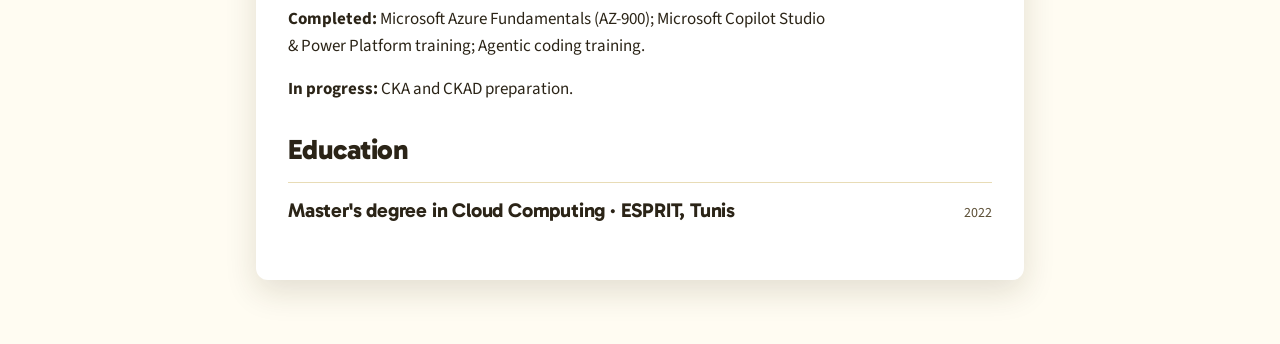
==== commit dd3647bf: "Round 6: drawn stack in the hero, renamed projects, bullet-list work panels, trimmed certifications," ====
--- a/cv.html
+++ b/cv.html
@@ -66,12 +66,15 @@
 
       <article class="cv-entry cv-entry--nested">
         <header class="cv-entry__head">
-          <h4>Industrial control platform&nbsp;· Software Engineer (Fullstack)</h4>
+          <h4>Control Systems Platform&nbsp;· Software Engineer (Fullstack)</h4>
           <span class="cv-entry__dates">Aug 2026 – present</span>
         </header>
-        <p class="cv-entry__tech">Java · Fullstack</p>
+        <p class="cv-entry__tech">TypeScript · NestJS · React · PostgreSQL / TimescaleDB · OpenTofu · Azure</p>
         <ul>
-          <li>Current engagement: fullstack development on a control platform for an industrial electronics manufacturer.</li>
+          <li>Fullstack and cloud development on a greenfield industrial IoT platform that collects measurement data from industrial controllers for an electronics manufacturer.</li>
+          <li>Spec-first team: change proposals and acceptance criteria, slice verification and fixes for review findings; AI coding agents are used inside that workflow.</li>
+          <li>With AI coding agents: NestJS backend features, React UI and a shared schema; OpenTofu on Azure (provider upgrade, least-privilege database roles). The TypeScript stack and OpenTofu are still being learned.</li>
+          <li>Led a project-wide rename to match the client's own domain terms.</li>
         </ul>
       </article>
 
@@ -90,7 +93,7 @@
 
       <article class="cv-entry cv-entry--nested">
         <header class="cv-entry__head">
-          <h4>T WebPortal&nbsp;· Backend Engineer</h4>
+          <h4>Energy Services Portal&nbsp;· Backend Engineer</h4>
           <span class="cv-entry__dates">Feb 2024 – Jan 2026</span>
         </header>
         <p class="cv-entry__tech">Java · Spring Boot · GraphQL · REST · Azure · Azure Cosmos DB · MySQL · GitLab CI/CD</p>
@@ -161,14 +164,14 @@
         <dt>Cloud &amp; Architecture</dt><dd>Microsoft Azure, AKS, Azure Landing Zones, Virtual WAN, hub-and-spoke, Site-to-Site VPN, Private Endpoints / Private DNS, governance and security</dd>
         <dt>DevOps / IaC</dt><dd>Docker, Kubernetes, Terraform, OpenTofu, Azure Verified Modules, GitLab CI/CD, GitHub Actions, ArgoCD</dd>
         <dt>AI-assisted</dt><dd>Claude Code, agentic coding, Microsoft Copilot Studio, Power Automate, Power Platform</dd>
-        <dt>Also</dt><dd>Angular, TypeScript (learning), Agile / Scrum / Kanban, clean code, documentation, knowledge sharing</dd>
+        <dt>Also</dt><dd>Angular; TypeScript, NestJS and React (learning, used on the current project with AI coding agents); Agile / Scrum / Kanban, clean code, documentation, knowledge sharing</dd>
       </dl>
     </section>
 
     <section class="cv-section" aria-labelledby="cv-learning">
       <h2 id="cv-learning">Certifications &amp; Learning</h2>
-      <p><strong>Completed:</strong> Microsoft Azure Fundamentals (AZ-900); Microsoft Copilot Studio &amp; Power Platform training; Microsoft Agent Academy; MaibornWolff Agentic AI training; Agentic Coding School.</p>
-      <p><strong>In progress:</strong> CKA and CKAD preparation; Terraform / OpenTofu; Azure Landing Zones and Azure Verified Modules; Azure networking, governance and security.</p>
+      <p><strong>Completed:</strong> Microsoft Azure Fundamentals (AZ-900); Microsoft Copilot Studio &amp; Power Platform training; Agentic coding training.</p>
+      <p><strong>In progress:</strong> CKA and CKAD preparation.</p>
     </section>
 
     <section class="cv-section" aria-labelledby="cv-education">
--- a/css/styles.css
+++ b/css/styles.css
@@ -2,7 +2,9 @@
    alternating with a warmer tone; white sheets lifted by one soft shadow; one
    butter yellow accent: deep butter for text, butter fill for the hero panel
    and buttons; Gabarito
-   headlines. See .impeccable/surfaces/index-html.md for the direction contract. */
+   headlines; a drawn stack in the hero, pinned split headings, and a trace
+   that runs down the experience rail. See .impeccable/surfaces/index-html.md
+   for the direction contract. */
 
 /* 1. Tokens */
 :root {
@@ -53,6 +55,8 @@
   --motion-fast: 150ms;
   --motion-base: 220ms;
   --ease-out: cubic-bezier(0.2, 0.8, 0.2, 1);
+  --ease-out-expo: cubic-bezier(0.16, 1, 0.3, 1);
+  --stack-side: #ffe97a;
 
   color-scheme: light;
 }
@@ -65,8 +69,8 @@
   --text-muted: #cbbd9c;
   --alt: #201d17;
   --accent: #f0cf5a;
-  --action: #e9c43a;
-  --action-hover: #f0cf5a;
+  --action: #fff0a6;
+  --action-hover: #ffe97a;
   --accent-contrast: #1b170f;
   --accent-soft: #3a3115;
   --panel-rule: rgba(27, 23, 15, 0.3);
@@ -86,8 +90,8 @@
     --text-muted: #cbbd9c;
     --alt: #201d17;
     --accent: #f0cf5a;
-    --action: #e9c43a;
-    --action-hover: #f0cf5a;
+    --action: #fff0a6;
+    --action-hover: #ffe97a;
     --accent-contrast: #1b170f;
     --accent-soft: #3a3115;
     --panel-rule: rgba(27, 23, 15, 0.3);
@@ -353,17 +357,70 @@
   letter-spacing: 0.12em;
   text-transform: uppercase;
   color: var(--text-muted);
-  margin-bottom: var(--space-5);
+  margin-bottom: var(--space-4);
+}
+.hero__claim {
+  font-family: var(--font-display);
+  font-size: clamp(1.375rem, 1.1rem + 1vw, 1.75rem);
+  font-weight: 700;
+  line-height: 1.2;
+  letter-spacing: -0.01em;
+  max-width: 22em;
+  margin-bottom: var(--space-3);
+  text-wrap: balance;
 }
 .hero__statement {
-  font-size: 1.25rem;
+  font-size: 1.125rem;
   line-height: 1.5;
+  color: var(--text-muted);
   max-width: 32em;
   margin-bottom: var(--space-5);
 }
 .hero__actions { display: flex; flex-wrap: wrap; gap: var(--space-3); }
 
 /* The accent as a surface: the at-a-glance panel */
+.hero__side { display: grid; gap: var(--space-5); }
+
+/* The stack: three drawn layers under the claim's "platform under them".
+   Geometry, not illustration: 2px ink lines, the service layer in butter, a
+   trace line pinned through all three. It assembles once on load (CSS only, so
+   it also plays without JS) and stays still under reduced motion and in print. */
+.stack {
+  margin: 0;
+  display: grid;
+  grid-template-columns: minmax(0, 1fr) 13.5rem;
+  align-items: stretch;
+}
+.stack__art { display: block; width: 100%; height: auto; overflow: visible; }
+.stack__art path, .stack__art circle { stroke: var(--text); stroke-width: 2; stroke-linejoin: round; stroke-linecap: round; }
+.stack__top { fill: var(--sheet); }
+.stack__side { fill: var(--bg-elevated); }
+.stack__side--right { fill: var(--border); }
+.stack__layer--services .stack__top { fill: var(--action); }
+.stack__layer--services .stack__side { fill: var(--stack-side); }
+.stack__layer--services .stack__side--right { fill: var(--accent); }
+.stack__layer--cloud .stack__top { fill: var(--alt); }
+.stack__leader { fill: none; }
+.stack__art .stack__trace { fill: none; stroke: var(--accent); stroke-width: 3; }
+.stack__art .stack__end { fill: var(--accent); stroke: var(--sheet); stroke-width: 2; }
+.stack__art .stack__pulse { fill: var(--action); stroke: var(--text); stroke-width: 2; opacity: 0; }
+[data-theme="dark"] .stack__art .stack__trace { stroke: var(--text); }
+[data-theme="dark"] .stack__art .stack__end { fill: var(--text); stroke: var(--bg); }
+.stack__labels { position: relative; list-style: none; margin: 0; padding: 0; }
+.stack__label {
+  position: absolute;
+  left: var(--space-3);
+  right: 0;
+  transform: translateY(-50%);
+  line-height: 1.25;
+}
+/* Rows sit on the leader lines: y = 56, 116, 176 of a 232-unit drawing. */
+.stack__label--services { top: 24.1%; }
+.stack__label--platform { top: 50%; }
+.stack__label--cloud { top: 75.9%; }
+.stack__label strong { display: block; font-family: var(--font-display); font-size: 1.125rem; font-weight: 700; }
+.stack__label span { display: block; font-size: var(--text-small); color: var(--text-muted); }
+
 .panel-green {
   background: var(--action);
   color: var(--accent-contrast);
@@ -433,6 +490,8 @@
 .panel + .panel { margin-top: var(--space-4); border-radius: var(--radius-lg); }
 .tabs__list--enhanced ~ .panel + .panel { margin-top: 0; border-radius: 0 var(--radius-lg) var(--radius-lg) var(--radius-lg); }
 .panel[hidden] { display: none; }
+/* Panel jumps (links, hashes) land with the tab row visible below the sticky header. */
+.tabs__list--enhanced ~ .panel { scroll-margin-top: 3.5rem; }
 .panel__stack { margin: var(--space-4) 0 0; }
 .panel__title {
   font-size: clamp(2.25rem, 1.6rem + 2.6vw, 3.5rem);
@@ -443,37 +502,7 @@
 .panel__subtitle { font-size: 1.125rem; font-weight: 600; margin-bottom: var(--space-1); }
 .panel__meta { font-size: var(--text-small); color: var(--text-muted); margin-bottom: var(--space-4); }
 .panel__body { margin-bottom: var(--space-5); }
-.panel__label {
-  padding-bottom: var(--space-2);
-  margin-bottom: var(--space-4);
-  border-bottom: 1px solid var(--border);
-}
-.panel__grid {
-  display: grid;
-  grid-template-columns: repeat(3, minmax(0, 1fr));
-  gap: var(--space-5);
-}
-.col + .col { border-left: 1px solid var(--border); padding-left: var(--space-5); }
-.col__title { display: flex; align-items: center; gap: var(--space-2); font-family: var(--font-display); font-size: 1.125rem; font-weight: 700; margin-bottom: var(--space-1); }
-.col__icon { flex: none; color: var(--accent); }
-.col__intent { font-size: var(--text-small); color: var(--text-muted); margin-bottom: var(--space-3); }
-.col__list { list-style: none; margin: 0; padding: 0; display: grid; gap: var(--space-2); font-size: var(--text-small); }
-.col__list li { display: grid; grid-template-columns: 8.5rem minmax(0, 1fr); gap: var(--space-3); align-items: baseline; }
-.col__list strong { font-weight: 600; color: var(--text); }
-.col__list span { color: var(--text-muted); }
-.panel__facts {
-  list-style: none;
-  display: flex;
-  flex-wrap: wrap;
-  gap: var(--space-3) var(--space-5);
-  margin: var(--space-5) 0 0;
-  padding: var(--space-4) 0 0;
-  border-top: 1px solid var(--border);
-  font-weight: 600;
-  font-size: 0.9375rem;
-}
-.panel__facts li { white-space: nowrap; }
-.panel__facts li + li { border-left: 1px solid var(--border); padding-left: var(--space-5); }
+.panel__points { margin-bottom: 0; }
 
 /* 8. Sections on the page ground */
 .section {
@@ -485,24 +514,41 @@
 .section--alt { background: var(--alt); }
 .section > h2 {
   display: block;
-  margin-bottom: var(--space-5);
-}
-.section > h2 .heading-anchor { margin-left: var(--space-2); }
-.heading-anchor {
-  font-family: var(--font-body);
-  font-weight: 400;
-  color: var(--text-muted);
-  text-decoration: none;
-  opacity: 0;
-  transition: opacity var(--motion-fast) var(--ease-out);
-}
-.section > h2:hover .heading-anchor,
-.heading-anchor:focus-visible { opacity: 1; }
-.heading-anchor:hover { color: var(--accent); }
+  margin-bottom: var(--space-6);
+  font-size: clamp(1.875rem, 1.4rem + 1vw, 2.25rem);
+  letter-spacing: -0.025em;
+}
+/* The Colour Break Rule, extended from the name to every section heading. */
+.section > h2 > span > .accent { display: block; }
+/* Pinned split: on wide screens the heading holds a narrow left column and
+   stays pinned below the header while its section scrolls past on the right. */
+@media (min-width: 1100px) {
+  .section--split {
+    grid-template-columns: minmax(var(--space-6), 1fr) minmax(0, 19rem) minmax(0, 57rem) minmax(var(--space-6), 1fr);
+  }
+  .section--split > * { grid-column: 3; }
+  .section--split > h2 {
+    grid-column: 2;
+    grid-row: 1 / span 3;
+    align-self: start;
+    position: sticky;
+    top: calc(var(--header-height) + var(--space-6));
+    margin: 0;
+    padding-right: var(--space-6);
+  }
+}
+
+/* The sign-off: the last heading on the page is set at display scale. */
+.section--signoff > h2 {
+  font-size: clamp(2.75rem, 1.5rem + 5vw, 6rem);
+  line-height: 0.98;
+  letter-spacing: -0.035em;
+  margin-bottom: var(--space-7);
+}
 
 .about { max-width: calc(var(--measure) + 2 * var(--space-6)); }
 .about__text { max-width: var(--measure); }
-.education { max-width: 62ch; }
+.education__degree { max-width: 62ch; margin-bottom: var(--space-6); }
 
 /* Status tokens */
 .status {
@@ -549,6 +595,15 @@
 }
 .skill-group .tags li::after { content: ", "; color: var(--text-muted); }
 .skill-group .tags li:last-child::after { content: ""; }
+.skill-group > .skill-group__meta { grid-column: 2; margin: 0; font-size: var(--text-small); color: var(--text-muted); }
+.skill-group__label {
+  margin-right: var(--space-2);
+  font-size: var(--text-label);
+  font-weight: 600;
+  letter-spacing: 0.08em;
+  text-transform: uppercase;
+  color: var(--text);
+}
 .skills__secondary { margin-top: var(--space-5); color: var(--text-muted); }
 .skills__secondary strong { color: var(--text); }
 
@@ -587,8 +642,44 @@
   border-radius: 50%;
   background: var(--accent);
   box-shadow: 0 0 0 4px var(--bg);
+  z-index: 1;
 }
 .section--alt .timeline__item::before { box-shadow: 0 0 0 4px var(--alt); }
+
+/* The trace: where scroll-driven animation exists, the rail fills in butter up
+   to the middle of the viewport and each stop lights as the trace reaches it.
+   Elsewhere (and under reduced motion, and in print) the rail stays drawn in
+   its hairline colour with every stop lit, as before. */
+@supports (animation-timeline: view()) {
+  @media (prefers-reduced-motion: no-preference) {
+    .timeline { view-timeline-name: --trace; }
+    .timeline::after {
+      content: "";
+      position: absolute;
+      left: 0.45rem;
+      top: 0.6rem;
+      bottom: 0.6rem;
+      width: 2px;
+      background: var(--accent);
+      transform-origin: 50% 0;
+      animation: trace-fill linear both;
+      animation-timeline: --trace;
+      animation-range: cover 50vh cover calc(100% - 50vh);
+    }
+    .timeline__item { view-timeline-name: --stop; }
+    .timeline__item::before {
+      background: radial-gradient(circle closest-side, var(--accent) 99%, transparent) center / 0% 0% no-repeat, var(--bg);
+      box-shadow: 0 0 0 4px var(--bg), inset 0 0 0 2px var(--accent);
+      animation: stop-light linear both;
+      animation-timeline: --stop;
+      animation-range: cover calc(50vh - 2rem) cover 50vh;
+    }
+  }
+}
+@keyframes trace-fill { from { transform: scaleY(0); } to { transform: scaleY(1); } }
+/* No colours in the keyframes: the ring and fill come from the live cascade, so
+   a theme switch repaints them (a finished animation freezes var() in Safari). */
+@keyframes stop-light { from { background-size: 0% 0%, auto; } to { background-size: 100% 100%, auto; } }
 .timeline__dates { display: block; margin-bottom: var(--space-2); }
 .timeline__body { background: var(--sheet); border-radius: var(--radius-lg); box-shadow: var(--shadow); padding: var(--space-5) var(--space-6); }
 .timeline__body > h3 { margin-bottom: var(--space-2); }
@@ -604,6 +695,8 @@
 }
 .engagement__dates { font-family: var(--font-body); font-size: var(--text-small); font-weight: 400; color: var(--text-muted); }
 .engagement .tags { margin-bottom: var(--space-3); }
+.engagement__summary { max-width: var(--measure); margin-bottom: var(--space-2); }
+.engagement__more { font-size: var(--text-small); font-weight: 600; }
 
 .bullets { margin: 0; padding-left: 1.25rem; max-width: var(--measure); }
 .bullets li { margin: 0 0 var(--space-2); }
@@ -711,6 +804,54 @@
 .reveal { opacity: 0; transform: translateY(14px); transition: opacity 500ms var(--ease-out), transform 500ms var(--ease-out); }
 .reveal.is-visible { opacity: 1; transform: none; }
 
+/* The stack assembles once: cloud, platform, then services land; the trace
+   runs down through them last. Opacity/transform/stroke only. */
+@media (prefers-reduced-motion: no-preference) {
+  .stack__layer, .stack__label { animation: stack-land 900ms var(--ease-out-expo) both; }
+  .stack__layer--cloud, .stack__label--cloud { animation-delay: 100ms; }
+  .stack__layer--platform, .stack__label--platform { animation-delay: 260ms; }
+  .stack__layer--services, .stack__label--services { animation-delay: 420ms; }
+  .stack__label { animation-name: stack-label; }
+  .stack__art .stack__trace { stroke-dasharray: 1; animation: stack-trace 700ms var(--ease-out-expo) 900ms both; }
+  .stack__art .stack__end { transform-box: fill-box; transform-origin: center; animation: stack-end 400ms var(--ease-out-expo) 1400ms both; }
+}
+/* After it lands, a request runs down the trace twice and each layer lights
+   as it passes (services, platform, cloud); hovering the drawing replays it.
+   Hovering a layer or its label lifts that layer. Stroke/fill/translate only;
+   the individual translate property composes with the entrance transform. */
+@media (prefers-reduced-motion: no-preference) {
+  .stack__art .stack__pulse { transform-box: view-box; animation: stack-pulse 2.4s linear 1.8s 2 both; }
+  .stack__layer .stack__top { animation: 2.4s linear 1.8s 2 none; }
+  .stack__layer--services .stack__top { animation-name: ping-services; }
+  .stack__layer--platform .stack__top { animation-name: ping-platform; }
+  .stack__layer--cloud .stack__top { animation-name: ping-cloud; }
+  .stack:hover .stack__pulse, .stack:hover .stack__top { animation-iteration-count: infinite; }
+
+  .stack__layer, .stack__label { transition: translate 360ms var(--ease-out-expo); }
+  .stack__label strong { transition: color var(--motion-fast) var(--ease-out); }
+  .stack:has(.stack__layer--services:hover, .stack__label--services:hover) :is(.stack__layer--services, .stack__label--services),
+  .stack:has(.stack__layer--platform:hover, .stack__label--platform:hover) :is(.stack__layer--platform, .stack__label--platform),
+  .stack:has(.stack__layer--cloud:hover, .stack__label--cloud:hover) :is(.stack__layer--cloud, .stack__label--cloud) { translate: 0 -8px; }
+  .stack:has(.stack__layer--services:hover, .stack__label--services:hover) .stack__label--services strong,
+  .stack:has(.stack__layer--platform:hover, .stack__label--platform:hover) .stack__label--platform strong,
+  .stack:has(.stack__layer--cloud:hover, .stack__label--cloud:hover) .stack__label--cloud strong { color: var(--accent); }
+}
+@keyframes stack-pulse {
+  0% { opacity: 0; transform: translateY(0); }
+  8% { opacity: 1; transform: translateY(0); }
+  85% { opacity: 1; transform: translateY(120px); }
+  100% { opacity: 0; transform: translateY(120px); }
+}
+/* Flash-only keyframes and no fill-mode: at rest the layers take their colours
+   from the live cascade, so a theme switch always repaints them. */
+@keyframes ping-services { 9% { fill: var(--action-hover); stroke: var(--accent); } 22% { fill: var(--action); } }
+@keyframes ping-platform { 32%, 62% { fill: var(--sheet); stroke: var(--text); } 47% { fill: var(--action); stroke: var(--accent); } }
+@keyframes ping-cloud { 70% { fill: var(--alt); stroke: var(--text); } 86% { fill: var(--action); stroke: var(--accent); } }
+@keyframes stack-land { from { opacity: 0; transform: translateY(-22px); } }
+@keyframes stack-label { from { opacity: 0; transform: translate(-8px, -50%); } }
+@keyframes stack-trace { from { stroke-dashoffset: 1; } }
+@keyframes stack-end { from { opacity: 0; transform: scale(0); } }
+
 /* 10. Motion */
 @media (prefers-reduced-motion: reduce) {
   html { scroll-behavior: auto; }
@@ -726,11 +867,17 @@
   .panel-green .iconlink, .panel-green dt { color: #000; opacity: 1; }
   .button { background: none; color: #000; border: 1px solid #000; }
   .panel[hidden] { display: block; }
+  .stack__layer, .stack__label, .stack__trace, .stack__end, .stack__top, .timeline__item::before { animation: none !important; }
+  .stack__pulse { display: none; }
+  .timeline::after { display: none; }
+  .section--split > h2 { position: static; }
 }
 
 /* 11. Narrow screens */
 @media (max-width: 1100px) {
   .hero__inner { grid-template-columns: minmax(0, 1fr); gap: var(--space-6); }
+  /* Single column: availability first, the drawing after it. */
+  .hero__side .stack { order: 2; max-width: 34rem; }
 }
 
 @media (max-width: 900px) {
@@ -751,13 +898,8 @@
     .tabs__list { padding: 0 var(--space-3) 0 0; gap: var(--space-1); -webkit-mask-image: linear-gradient(to right, #000 calc(100% - 2.5rem), transparent); mask-image: linear-gradient(to right, #000 calc(100% - 2.5rem), transparent); }
   .panel { padding: var(--space-4); }
   .tab { padding: 0.72rem 0.9rem; font-size: 0.875rem; }
-  .panel__grid { grid-template-columns: 1fr; }
-  .col__list li { grid-template-columns: 7rem minmax(0, 1fr); }
-  .panel__facts { flex-direction: column; gap: var(--space-3); }
-  .panel__facts li { white-space: normal; }
-  .col + .col { border-left: 0; padding-left: 0; border-top: 1px solid var(--border); padding-top: var(--space-4); }
-  .panel__facts li + li { border-left: 0; padding-left: 0; border-top: 1px solid var(--border); padding-top: var(--space-3); }
   .skill-group { grid-template-columns: 1fr; gap: var(--space-2); }
+  .skill-group > .skill-group__meta { grid-column: auto; }
   .timeline { padding-left: 1.5rem; }
   .timeline__item::before { left: -1.5rem; width: 0.75rem; height: 0.75rem; }
   .timeline__body { padding: var(--space-4); }
@@ -768,7 +910,8 @@
 
 @media (max-width: 640px) {
   .section { padding-top: var(--space-7); }
-  .hero__statement { font-size: 1.125rem; }
+  .hero__statement { font-size: 1rem; }
+  .stack__label span { display: none; }
   .contact__list li { grid-template-columns: 1fr; gap: var(--space-1); }
   .cv-entry--nested { margin-left: var(--space-3); }
   .cv-skills { grid-template-columns: 1fr; }
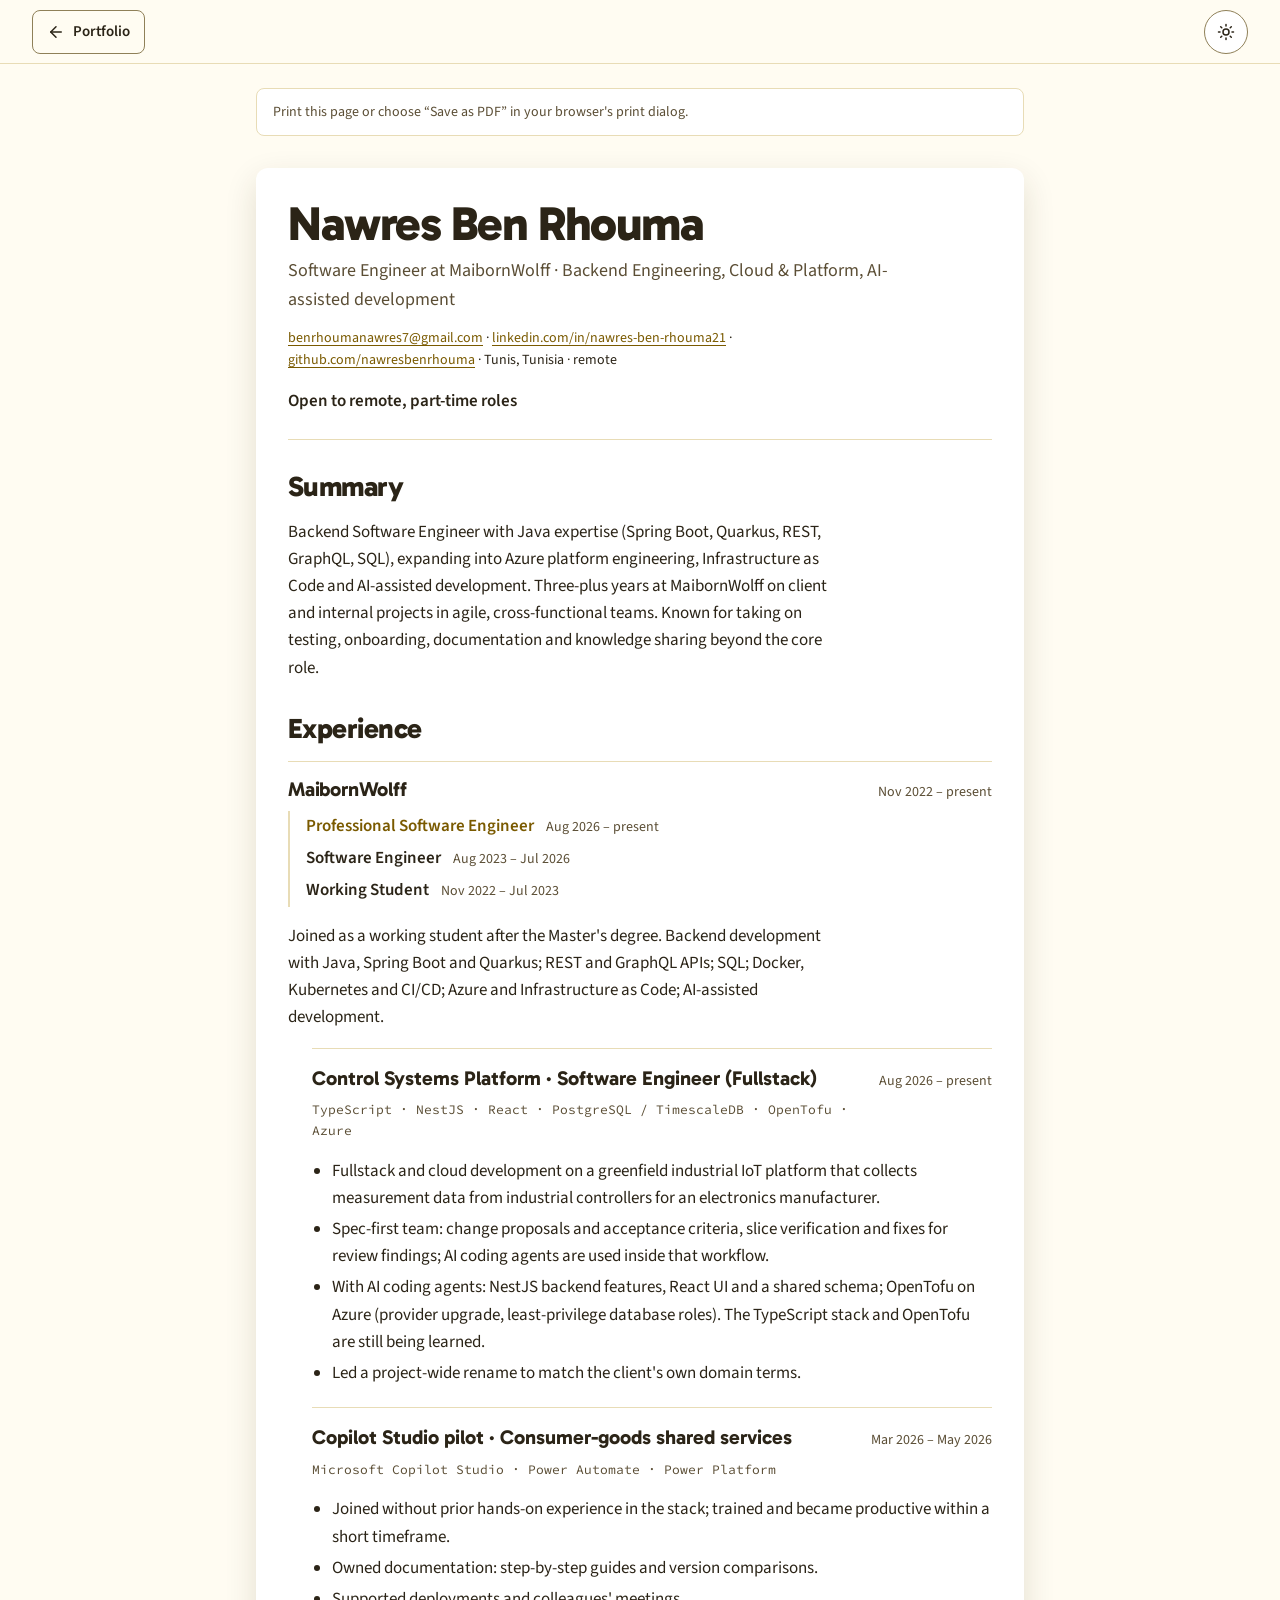
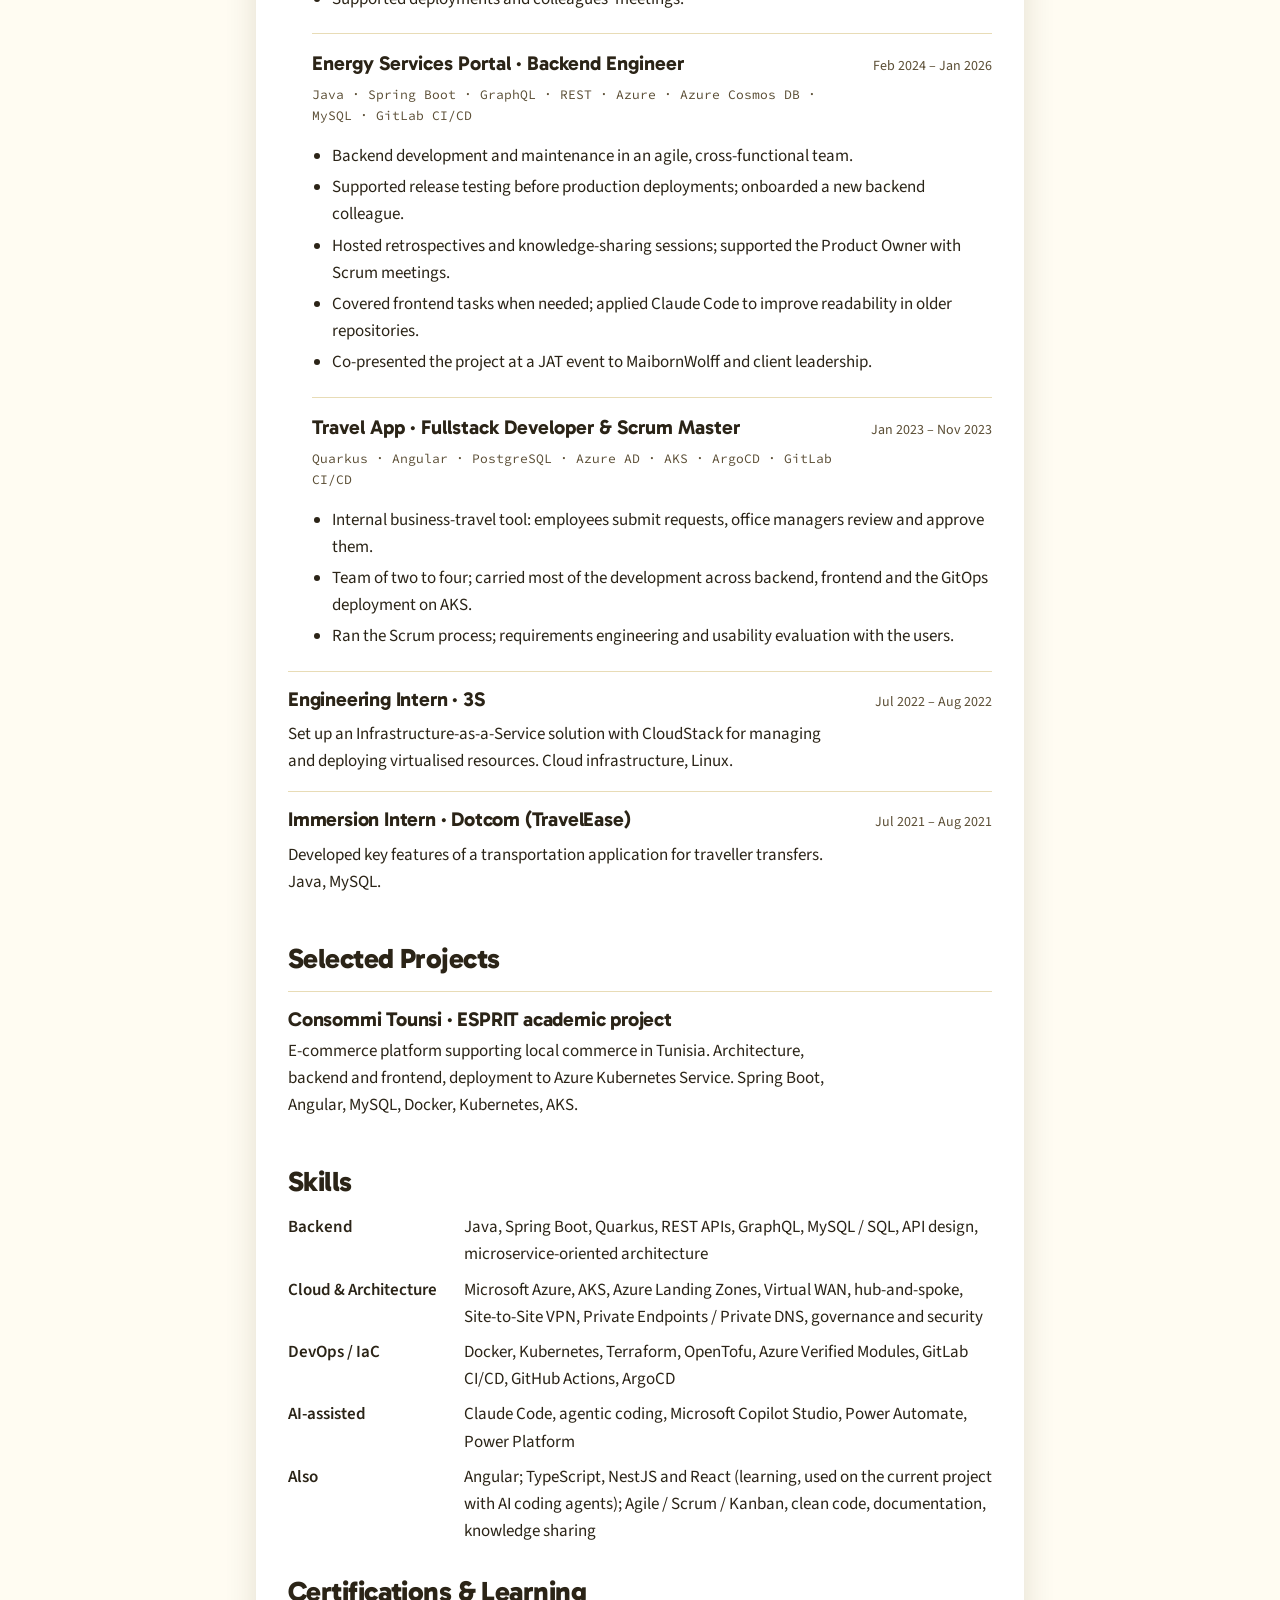
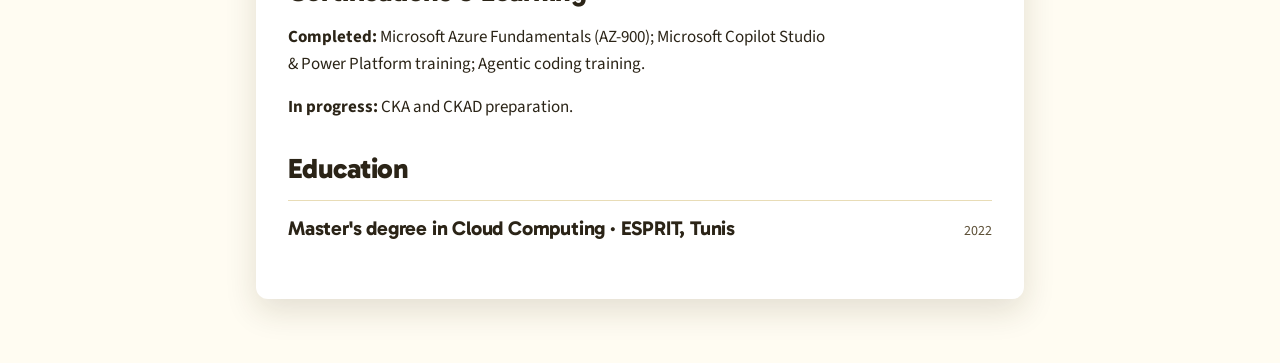
==== commit 0519b6ac: "Experience and CV: one MaibornWolff entry with the path Working Student, Software Engineer, Professi" ====
--- a/cv.html
+++ b/cv.html
@@ -58,10 +58,15 @@
 
       <article class="cv-entry">
         <header class="cv-entry__head">
-          <h3>Software Engineer&nbsp;· MaibornWolff</h3>
-          <span class="cv-entry__dates">Aug 2023 – present</span>
+          <h3>MaibornWolff</h3>
+          <span class="cv-entry__dates">Nov 2022 – present</span>
         </header>
-        <p>Working student from Nov 2022, Software Engineer since Aug 2023. Backend development with Java, Spring Boot and Quarkus; REST and GraphQL APIs; SQL; Docker, Kubernetes and CI/CD; Azure and Infrastructure as Code; AI-assisted development.</p>
+        <ol class="role-path" aria-label="Roles at MaibornWolff">
+          <li><span class="role-path__title">Professional Software Engineer</span> <span class="role-path__dates">Aug 2026 – present</span></li>
+          <li><span class="role-path__title">Software Engineer</span> <span class="role-path__dates">Aug 2023 – Jul 2026</span></li>
+          <li><span class="role-path__title">Working Student</span> <span class="role-path__dates">Nov 2022 – Jul 2023</span></li>
+        </ol>
+        <p>Joined as a working student after the Master's degree. Backend development with Java, Spring Boot and Quarkus; REST and GraphQL APIs; SQL; Docker, Kubernetes and CI/CD; Azure and Infrastructure as Code; AI-assisted development.</p>
       </article>
 
       <article class="cv-entry cv-entry--nested">
@@ -106,14 +111,6 @@
         </ul>
       </article>
 
-
-      <article class="cv-entry">
-        <header class="cv-entry__head">
-          <h3>Working Student&nbsp;· MaibornWolff</h3>
-          <span class="cv-entry__dates">Nov 2022 – Jul 2023</span>
-        </header>
-        <p>Joined after the Master's degree; fullstack work on an internal product.</p>
-      </article>
 
       <article class="cv-entry cv-entry--nested">
         <header class="cv-entry__head">
--- a/css/styles.css
+++ b/css/styles.css
@@ -683,6 +683,13 @@
 .timeline__dates { display: block; margin-bottom: var(--space-2); }
 .timeline__body { background: var(--sheet); border-radius: var(--radius-lg); box-shadow: var(--shadow); padding: var(--space-5) var(--space-6); }
 .timeline__body > h3 { margin-bottom: var(--space-2); }
+/* Role path: one employer, the steps newest first on a short rail. */
+.role-path { list-style: none; margin: 0 0 var(--space-4); padding: 0 0 0 var(--space-4); border-left: 2px solid var(--border); }
+.role-path li { display: flex; flex-wrap: wrap; align-items: baseline; gap: 0 var(--space-3); margin: 0; padding: 0.15rem 0; }
+.role-path__title { font-weight: 600; color: var(--text); }
+.role-path__dates { font-size: var(--text-small); color: var(--text-muted); }
+.role-path li:first-child .role-path__title { color: var(--accent); }
+.cv-entry .role-path li { margin: 0; }
 .engagement { margin-top: var(--space-5); padding-left: var(--space-4); border-left: 1px solid var(--border); }
 .engagement > h4 {
   display: flex;
--- a/css/print.css
+++ b/css/print.css
@@ -24,6 +24,11 @@
 .cv-entry__head { display: flex; justify-content: space-between; gap: 4mm; align-items: baseline; margin-bottom: 1mm; }
 .cv-entry__dates { white-space: nowrap; color: #333; font-size: 9.5pt; }
 .cv-entry--nested { margin-left: 5mm; }
+/* Long project entries may split between bullets; the heading, tech line and first bullets stay together. */
+.cv-entry--nested { break-inside: auto; }
+.cv-entry__head, .cv-entry__tech { break-after: avoid; }
+.cv-entry li { break-inside: avoid; }
+.cv-entry li:last-child { break-before: avoid; }
 .cv-entry__tech { color: #333; font-size: 9pt; }
 .cv__title { color: #222; font-size: 11pt; margin: 1mm 0 2mm; }
 .cv__contact { font-size: 9.5pt; }
@@ -35,3 +40,8 @@
 a[href^="http"]::after { content: " (" attr(href) ")"; font-size: 8.5pt; color: #444; }
 .cv__contact a[href^="http"]::after { content: ""; } /* contact line already shows readable URLs */
 .cv__availability { font-weight: 700; }
+/* Role path on paper: one step per line, newest first, dates right-aligned like the entry dates. */
+.role-path { list-style: none; margin: 0 0 1.5mm; padding: 0; border: 0; font-size: 9.5pt; }
+.cv-entry .role-path li { display: flex; justify-content: space-between; gap: 4mm; margin: 0; padding: 0; }
+.role-path__title, .role-path li:first-child .role-path__title { font-weight: 700; color: #000; }
+.role-path__dates { color: #333; font-size: 9.5pt; white-space: nowrap; }
